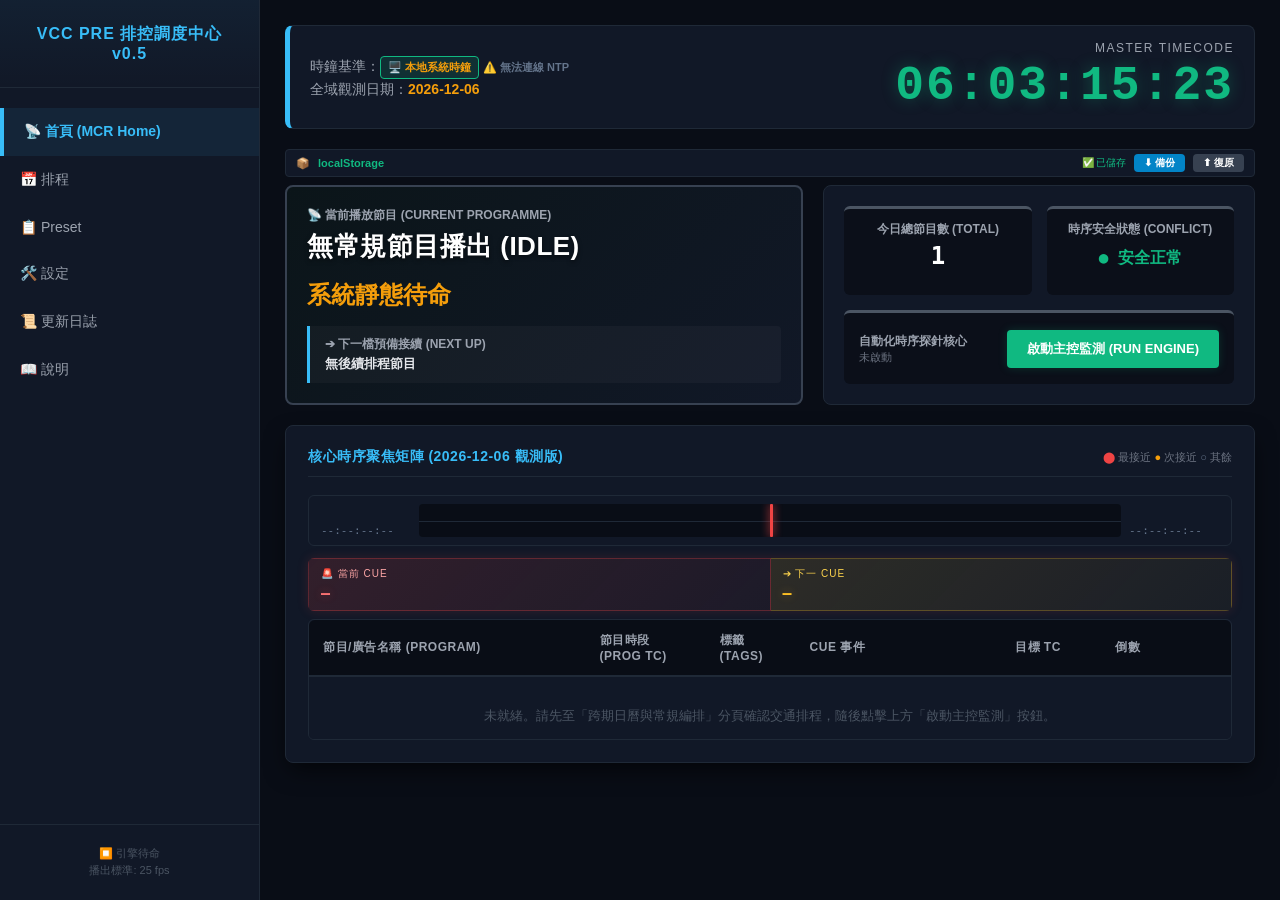
==== VPre_CountdownCtrl_PROD_v0.5.html @ c7a94a80 "Add files via upload" ====
<!DOCTYPE html>
<html lang="zh-Hant">
<head>
    <meta charset="UTF-8">
    <meta name="viewport" content="width=device-width, initial-scale=1.0">
    <title>VCC PRE 廣播主控室操作員矩陣首頁系統 v0.5</title>
    <style>
        body {
            margin: 0;
            padding: 0;
            background-color: #090d16;
            font-family: "Microsoft JhengHei", "微軟正黑體", Arial, sans-serif;
        }

        /* 獨立沙盒包裝層 */
        .vcc-pre-system-sandbox-wrapper {
            --sidebar-width: 260px;
            --primary-color: #38bdf8;
            --bg-dark: #090d16;
            --bg-panel: #111827;
            --success: #10b981;
            --warning: #f59e0b;
            --danger: #ef4444;
            --on-air: #22c55e;

            display: flex !important;
            width: 100% !important;
            height: 100vh !important;
            min-height: 780px;
            background-color: var(--bg-dark);
            color: #f1f5f9;
            box-sizing: border-box;
            overflow: hidden !important;
            position: relative;
        }

        .vcc-pre-system-sandbox-wrapper *,
        .vcc-pre-system-sandbox-wrapper *:before,
        .vcc-pre-system-sandbox-wrapper *:after {
            box-sizing: border-box;
        }

        /* 左側常駐工作列 */
        .sidebar {
            width: var(--sidebar-width);
            min-width: var(--sidebar-width);
            background-color: var(--bg-panel);
            border-right: 1px solid #1f2937;
            display: flex;
            flex-direction: column;
            justify-content: space-between;
            height: 100%;
            z-index: 10;
        }
        .sidebar-header {
            padding: 24px 20px;
            text-align: center;
            font-size: 16px;
            font-weight: bold;
            letter-spacing: 1px;
            color: var(--primary-color);
            border-bottom: 1px solid #1f2937;
            background: linear-gradient(180deg, rgba(56,189,248,0.05) 0%, rgba(0,0,0,0) 100%);
        }
        .sidebar-menu { flex: 1; padding: 20px 0; }
        .menu-item {
            padding: 15px 20px; color: #9ca3af; cursor: pointer; font-size: 14px; display: flex; align-items: center; gap: 12px; transition: all 0.2s;
        }
        .menu-item:hover { background-color: rgba(56, 189, 248, 0.04); color: #fff; }
        .menu-item.active {
            background-color: rgba(56, 189, 248, 0.08); color: var(--primary-color); border-left: 4px solid var(--primary-color); font-weight: bold;
        }
        .sidebar-footer { padding: 20px; font-size: 11px; color: #4b5563; text-align: center; border-top: 1px solid #1f2937; line-height: 1.6; }

        /* 右側核心工作區 */
        .main-content { flex: 1; padding: 25px; overflow-y: auto !important; height: 100%; background-color: var(--bg-dark); }
        .page { display: none; }
        .page.active { display: block; }

        /* 模組容器 */
        .panel-box {
            background-color: var(--bg-panel); padding: 22px; border-radius: 8px; box-shadow: 0 10px 25px -5px rgba(0, 0, 0, 0.7); margin-bottom: 20px; border: 1px solid #1f2937;
        }
        .panel-header-box {
            display: flex; justify-content: space-between; align-items: center; margin-bottom: 18px; border-bottom: 1px solid #1f2937; padding-bottom: 10px;
        }
        .panel-title { font-size: 14px; color: var(--primary-color); font-weight: bold; letter-spacing: 0.5px; text-transform: uppercase; }

        /* 廣播主控專用：頂部極致三欄網格佈局 (首頁專用) */
        .mcr-operator-grid {
            display: grid;
            grid-template-columns: 1.2fr 1fr;
            gap: 20px;
            margin-bottom: 20px;
        }
        @media(max-width: 1200px) { .mcr-operator-grid { grid-template-columns: 1fr; } }

        /* MCR On-Air 監測監視器樣式 */
        .mcr-monitor-card {
            background: linear-gradient(135deg, #0b1519 0%, #111827 100%);
            border: 2px solid #10b981;
            border-radius: 8px;
            padding: 20px;
            position: relative;
            box-shadow: 0 0 20px rgba(16, 185, 129, 0.1);
        }
        .mcr-monitor-card.no-active {
            border-color: #374151;
            box-shadow: none;
        }
        .mcr-tag-live {
            position: absolute; top: 15px; right: 20px; background-color: var(--on-air); color: #fff; padding: 3px 8px; font-size: 11px; font-weight: bold; border-radius: 4px; letter-spacing: 1px; animation: blinker 1.5s linear infinite;
        }
        @keyframes blinker { 50% { opacity: 0.3; } }

        .mcr-label-sub { font-size: 12px; color: #9ca3af; text-transform: uppercase; margin-bottom: 4px; font-weight: 600; }
        .mcr-prog-title { font-size: 26px; font-weight: 900; color: #ffffff; margin: 5px 0 15px 0; letter-spacing: 0.5px; text-shadow: 0 2px 4px rgba(0,0,0,0.5); }
        .mcr-prog-countdown { font-family: 'Courier New', Courier, monospace; font-size: 24px; color: var(--warning); font-weight: bold; }
        .mcr-next-bar { background-color: rgba(255,255,255,0.03); border-left: 3px solid var(--primary-color); padding: 10px 15px; margin-top: 15px; border-radius: 0 4px 4px 0; }

        /* Traffic 摘要狀態卡片 */
        .traffic-summary-card {
            background: #111827; border: 1px solid #1f2937; border-radius: 8px; padding: 20px; display: grid; grid-template-columns: 1fr 1fr; gap: 15px;
        }
        .traffic-stat-block {
            background: #0b0f19; padding: 12px; border-radius: 6px; border-top: 3px solid #4b5563; text-align: center;
        }
        .traffic-stat-block.alert-active { border-top-color: var(--danger); background: rgba(239, 68, 68, 0.03); }
        .traffic-stat-num { font-family: monospace; font-size: 24px; font-weight: bold; color: #fff; margin-top: 4px; }

        /* 雙欄排版（用於行事曆與表單對齊） */
        .grid-layout-2col { display: grid; grid-template-columns: 340px 1fr; gap: 20px; margin-bottom: 20px; }
        @media(max-width: 1024px) { .grid-layout-2col { grid-template-columns: 1fr; } }

        /* --- NATIVE GUI CALENDAR STYLE --- */
        .gui-calendar-card { background: #090d16; border: 1px solid #1f2937; border-radius: 6px; padding: 12px; }
        .calendar-nav-header { display: flex; justify-content: space-between; align-items: center; margin-bottom: 10px; }
        .calendar-nav-header span { font-size: 14px; font-weight: bold; color: #fff; }
        .calendar-nav-btn { background: #1f2937; color: #fff; padding: 4px 8px; font-size: 12px; border-radius: 4px; cursor: pointer; }
        .calendar-nav-btn:hover { background: var(--primary-color); color: #090d16; }
        .calendar-grid-head { display: grid; grid-template-columns: repeat(7, 1fr); text-align: center; font-size: 11px; color: #4b5563; margin-bottom: 6px; font-weight: bold; }
        .calendar-grid-body { display: grid; grid-template-columns: repeat(7, 1fr); gap: 4px; text-align: center; }
        .calendar-day-cell {
            aspect-ratio: 1; background: #111827; border-radius: 6px; display: flex; flex-direction: column; justify-content: center; align-items: center; font-size: 13px; font-family: monospace; cursor: pointer; position: relative; transition: all 0.15s; border: 1px solid transparent; color: #cbd5e1; gap:1px;
        }
        .calendar-day-cell:hover { border-color: var(--primary-color); background: rgba(56, 189, 248, 0.06); }
        .calendar-day-cell.empty { background: transparent; cursor: default; border: none; }
        .calendar-day-cell.selected { background: var(--primary-color) !important; color: #090d16 !important; font-weight: bold; border-color: var(--primary-color) !important; }
        .calendar-day-cell.today { border: 1px solid var(--success); }
        .calendar-day-cell.selected.today { border-color: var(--primary-color) !important; }
        .calendar-prog-count { font-size:9px; color:#64748b; font-weight:normal; font-family:sans-serif; }
        .calendar-day-cell.selected .calendar-prog-count { color:#090d16; opacity:0.7; }
        .calendar-day-cell.has-progs { border-bottom:2px solid #a855f7; }

        /* 表單與控制元件 */
        .input-form { display: grid; grid-template-columns: 1fr 1fr; gap: 12px; }
        .input-group { display: flex; flex-direction: column; }
        .input-group.full-width { grid-column: span 2; }
        .input-group label { font-size: 12px; color: #9ca3af; margin-bottom: 4px; }
        .input-group input, .input-group select, .input-group textarea {
            background-color: #090d16; border: 1px solid #374151; color: #fff; padding: 8px 10px; border-radius: 4px; font-size: 13px; outline: none;
        }
        .input-group input:focus, .input-group select:focus, .input-group textarea:focus { border-color: var(--primary-color); }

        /* 頂部全局控制列 */
        .global-filter-bar {
            background: #111827; padding: 12px 20px; border-radius: 6px; margin-bottom: 20px; display: flex; align-items: center; gap: 15px; border: 1px solid #1f2937;
        }
        .global-filter-bar input[type="date"] { background: #090d16; border: 1px solid #374151; color: #fff; padding: 6px 10px; border-radius: 4px; }

        /* 按鈕樣式 */
        .btn-zone { display: flex; gap: 10px; margin-top: 10px; }
        button { padding: 9px 14px; font-size: 12px; font-weight: bold; border-radius: 4px; cursor: pointer; border: none; transition: all 0.2s; }
        .btn-add { background-color: #0284c7; color: white; }
        .btn-update { background-color: var(--warning); color: #090d16; }
        .btn-start { background-color: var(--success); color: white; font-size: 13px; padding: 10px 20px; box-shadow: 0 0 10px rgba(16,185,129,0.2); }
        .btn-sync { background-color: #374151; color: white; }
        .btn-cancel { background-color: #4b5563; color: white; }
        .btn-danger-action { background-color: rgba(239, 68, 68, 0.15); color: #f87171; border: 1px solid var(--danger); }

        .btn-ctrl-group { display: flex; gap: 6px; }
        .btn-ctrl { padding: 6px 12px; font-size: 11px; font-weight: bold; border-radius: 4px; color: white; }
        .btn-import-ui { background-color: #374151; }
        .btn-export-ui { background-color: #0284c7; }
        .btn-clear-ui { background-color: rgba(239, 68, 68, 0.15); color: #f87171; border: 1px solid #dc2626; }

        /* HUD 全域看板 */
        .status-panel {
            background-color: var(--bg-panel); padding: 15px 20px; border-radius: 8px; margin-bottom: 20px; display: flex; justify-content: space-between; align-items: center; flex-wrap: wrap; border-left: 5px solid var(--primary-color); border-top: 1px solid #1f2937; border-right: 1px solid #1f2937; border-bottom: 1px solid #1f2937;
        }
        .status-item { font-size: 14px; margin: 2px 0; color: #9ca3af; }
        .status-item span { font-weight: bold; color: var(--warning); }
        .sync-badge { padding: 3px 7px; border-radius: 4px; font-size: 11px; font-weight: bold; display: inline-block; }
        .sync-success { background-color: rgba(16, 185, 129, 0.15); color: #34d399; border: 1px solid var(--success); }
        .sync-loading { background-color: rgba(59, 130, 246, 0.15); color: #60a5fa; border: 1px solid #3b82f6; }
        #clock { font-family: 'Courier New', Courier, monospace; font-size: 48px; color: var(--success); font-weight: bold; text-shadow: 0 0 16px rgba(16, 185, 129, 0.35); letter-spacing: 2px; }

        /* 系統表格 */
        .vcc-pre-table { width: 100%; border-collapse: collapse; font-size: 13px; background-color: var(--bg-panel); border-radius: 6px; overflow: hidden; }
        .vcc-pre-table th { background-color: #090d16; color: #9ca3af; text-align: left; padding: 12px 14px; border-bottom: 2px solid #1f2937; text-transform: uppercase; font-size: 12px; letter-spacing: 0.5px; }
        .vcc-pre-table td { padding: 12px 14px; border-bottom: 1px solid #1f2937; color: #e5e7eb; }
        .status-badge { padding: 2px 6px; border-radius: 4px; font-size: 11px; font-weight: bold; }
        .badge-sched { background-color: #1f2937; color: #cbd5e1; }
        .badge-periodic { background-color: rgba(168, 85, 247, 0.15); color: #c084fc; border: 1px solid #a855f7; }

        .btn-action { padding: 4px 8px; font-size: 11px; margin-right: 4px; border-radius: 4px; cursor: pointer; color: white; border: none;}
        .btn-action-edit { background-color: #d97706; }
        .btn-action-copy { background-color: #0891b2; }
        .btn-action-del { background-color: #dc2626; }

        /* 動態聚焦行 */
        .row-imminent { color: var(--danger) !important; background-color: rgba(239, 68, 68, 0.1) !important; font-weight: bold; border-left: 5px solid var(--danger) !important; }
        .row-imminent td { color: var(--danger) !important; }
        .row-future { color: var(--warning) !important; }
        .row-future td { color: var(--warning) !important; }
        .row-dimmed { color: #64748b !important; }
        .row-dimmed td { color: #64748b !important; }
        .row-trigger-active { background-color: var(--danger) !important; color: #ffffff !important; font-weight: bold; animation: pulse 0.4s infinite alternate; }
        .row-trigger-active td { color: #ffffff !important; }
        @keyframes pulse { 0% { background-color: var(--danger); } 100% { background-color: #b91c1c; } }
        /* 矩陣捲動容器 */
        .matrix-scroll-wrap { overflow-y: auto; border: 1px solid #1f2937; border-radius: 6px; }
        .matrix-scroll-wrap::-webkit-scrollbar { width: 6px; }
        .matrix-scroll-wrap::-webkit-scrollbar-track { background: #090d16; }
        .matrix-scroll-wrap::-webkit-scrollbar-thumb { background: #374151; border-radius: 3px; }

        /* 除錯終端 */
        .console-terminal {
            background-color: #030712; border: 1px solid #1f2937; font-family: 'Courier New', Courier, monospace; font-size: 12px; color: #34d399; padding: 12px; border-radius: 6px; height: 130px; overflow-y: auto; line-height: 1.4; margin-top: 5px;
        }
        .console-line { margin-bottom: 4px; }
        .console-time { color: #4b5563; margin-right: 8px; }

        /* Timeline GUI 時間軸 */
        .timeline-panel { display:flex; gap:8px; padding:8px 12px; background:#111827; border:1px solid #1f2937; border-radius:6px; margin-bottom:12px; align-items:stretch; }
        .timeline-label { font-size:11px; color:#64748b; white-space:nowrap; font-family:monospace; min-width:90px; padding-top:20px; }
        .timeline-tracks-wrap { flex:1; position:relative; overflow-x:hidden; background:#090d16; border-radius:4px; min-height:0; }
        .timeline-track { display:flex; align-items:center; height:28px; border-bottom:1px solid rgba(31,41,55,0.4); position:relative; }
        .timeline-track:last-child { border-bottom:none; }
        .timeline-track-label { width:100px; min-width:100px; font-size:10px; color:#9ca3af; padding:0 6px; overflow:hidden; text-overflow:ellipsis; white-space:nowrap; position:relative; z-index:2; }
        .timeline-track-bar { flex:1; position:relative; height:100%; }
        .timeline-prog-block { position:absolute; top:3px; height:20px; border-radius:3px; opacity:0.55; cursor:pointer; z-index:3; border:1px solid rgba(255,255,255,0.08); transition:opacity 0.15s; }
        .timeline-prog-block:hover { opacity:0.85; }
        .timeline-cue-tick { position:absolute; top:3px; width:2px; height:20px; border-radius:1px; opacity:0.6; cursor:pointer; z-index:4; }
        .timeline-cue-tick:hover { opacity:1; transform:scaleX(2); z-index:5; }
        .timeline-now-marker { position:absolute; top:0; width:3px; height:100%; background:var(--danger); z-index:10; border-radius:1px; box-shadow:0 0 8px var(--danger); transition:left 0.4s linear; pointer-events:none; }
        .timeline-now-label { position:absolute; top:-18px; font-size:10px; font-weight:bold; color:var(--danger); transform:translateX(-50%); white-space:nowrap; z-index:11; pointer-events:none; }
        .timeline-ruler { display:flex; height:18px; border-bottom:1px solid #1f2937; position:relative; }
        .timeline-ruler-label { position:absolute; font-size:9px; color:#4b5563; transform:translateX(-50%); top:2px; }

        /* Week at a Glance */
        .week-grid { display:grid; grid-template-columns:repeat(7,1fr); gap:1px; background:#1f2937; border-radius:6px; overflow:hidden; }
        .week-day-header { background:#111827; padding:8px 4px; text-align:center; font-size:11px; color:#9ca3af; font-weight:bold; border-bottom:2px solid #1f2937; }
        .week-day-header span { display:block; font-size:18px; color:#fff; font-weight:bold; margin-top:2px; }
        .week-day-header.today { color:#10b981; } .week-day-header.today span { color:#10b981; }
        .week-day-cell { background:#090d16; padding:4px; min-height:60px; font-size:10px; vertical-align:top; }
        .week-prog-block { padding:3px 4px; margin-bottom:2px; border-radius:3px; border-left:3px solid; cursor:pointer; line-height:1.3; }
        .week-prog-block:hover { filter:brightness(1.3); }
        #rundownTableBody tr { cursor:pointer; }
        #rundownTableBody tr:hover { background:rgba(56,189,248,0.03); }
        .week-prog-block .wp-time { color:#94a3b8; font-family:monospace; font-size:9px; }
        .week-prog-block .wp-name { color:#e2e8f0; font-weight:bold; font-size:10px; overflow:hidden; text-overflow:ellipsis; white-space:nowrap; }
        .week-prog-block .wp-tags { display:flex; gap:2px; flex-wrap:wrap; margin-top:1px; }

        /* Tag & Color Label */
        .tag-badge { display:inline-block; padding:1px 5px; border-radius:3px; font-size:9px; font-weight:bold; margin:1px 2px 1px 0; }

        .clr-picker { display:flex; gap:4px; flex-wrap:wrap; margin-top:4px; }
        .clr-opt { width:24px; height:24px; border-radius:50%; cursor:pointer; border:2px solid transparent; transition:all 0.15s; }
        .clr-opt:hover { transform:scale(1.2); }
        .clr-opt.active { border-color:#fff !important; box-shadow:0 0 6px rgba(255,255,255,0.4); }
        .tag-input-area { display:flex; gap:4px; flex-wrap:wrap; align-items:center; }
        .tag-input-area input { flex:1; background:#090d16; border:1px solid #374151; color:#fff; padding:5px 8px; border-radius:4px; font-size:12px; outline:none; }
        .tag-input-area input:focus { border-color:#38bdf8; }
        .tag-list { display:flex; gap:3px; flex-wrap:wrap; margin-top:4px; }

        /* 節目 Color Code */
        .prog-color-0 { --prog-color: #ef4444; } .prog-color-1 { --prog-color: #f59e0b; }
        .prog-color-2 { --prog-color: #10b981; } .prog-color-3 { --prog-color: #3b82f6; }
        .prog-color-4 { --prog-color: #8b5cf6; } .prog-color-5 { --prog-color: #ec4899; }
        .prog-color-6 { --prog-color: #06b6d4; } .prog-color-7 { --prog-color: #f97316; }
        .prog-color-dot { display:inline-block; width:10px; height:10px; border-radius:50%; margin-right:6px; vertical-align:middle; }
        .row-onair { background-color: rgba(239,68,68,0.12) !important; border-left:4px solid var(--danger) !important; animation: pulseOnAir 0.6s infinite alternate; }
        .row-nextup { background-color: rgba(245,158,11,0.08) !important; border-left:4px solid #f59e0b !important; }
        @keyframes pulseOnAir { 0% { background-color: rgba(239,68,68,0.08); } 100% { background-color: rgba(239,68,68,0.18); } }
        .matrix-row { border-left: 3px solid var(--prog-color, #374151); } /* 放在高亮 class 之後，不蓋過 .row-imminent/.row-trigger-active 的 border-left */

        /* Preset 節點表格樣式 */
        #presetNodesTable { width:100%; border-collapse:collapse; margin-bottom:8px; }
        #presetNodesTable th { color:#9ca3af; font-size:12px; padding:6px 4px; border-bottom:1px solid #374151; font-weight:600; text-align:left; }
        #presetNodesTable td { padding:3px 4px; border-bottom:1px solid #1f2937; }
        #presetNodesTable select,
        #presetNodesTable input {
            background-color: #090d16; border: 1px solid #374151; color: #fff;
            padding: 5px 6px; border-radius: 3px; font-size: 12px; outline: none; width:100%;
        }
        #presetNodesTable select:focus,
        #presetNodesTable input:focus { border-color: #38bdf8; }
        #presetNodesTable .btnNodePreview {
            padding:2px 6px; font-size:11px; cursor:pointer; display:inline-block;
            background:transparent; border:1px solid #374151; border-radius:3px; color:#fff;
        }
        #presetNodesTable .btnNodePreview:hover { border-color:#38bdf8; }
        #presetNodesTable .btnNodeRemove {
            padding:2px 6px; font-size:11px; cursor:pointer; display:inline-block;
            background:transparent; border:1px solid #dc2626; border-radius:3px; color:#f87171; margin-left:4px;
        }
        #presetNodesTable .btnNodeRemove:hover { background:rgba(220,38,38,0.15); }

        /* 可排序表頭 */
        .sortable-th:hover { color:#38bdf8 !important; }
        .sort-icon { font-size:10px; margin-left:3px; color:#64748b; }
        .sort-icon.active { color:#38bdf8; }

        /* 拖動排序 */
        .drag-handle { cursor:grab; color:#4b5563; font-size:14px; user-select:none; text-align:center; padding:2px 0; }
        .drag-handle:active { cursor:grabbing; }
        .preset-node-row.dragging { opacity:0.4; }
        .preset-node-row.drag-over { border-top:2px solid #38bdf8; }

        /* CUE Popup 動畫 */
        @keyframes cuePopIn { 0% { opacity:0; transform:translateX(-50%) translateY(-20px) scale(0.9); } 100% { opacity:1; transform:translateX(-50%) translateY(0) scale(1); } }

        /* 操作說明頁面 */
        .help-section { background:#111827; border:1px solid #1f2937; border-radius:8px; padding:18px 22px; margin-bottom:16px; }
        .help-section h2 { color:#38bdf8; font-size:16px; margin:0 0 12px 0; letter-spacing:0.5px; }
        .help-section h3 { color:#f1f5f9; font-size:14px; margin:16px 0 8px 0; }
        .help-section p, .help-section li { color:#cbd5e1; font-size:13px; line-height:1.7; margin:4px 0; }
        .help-section ul { padding-left:20px; margin:6px 0; }
        .help-section code { background:#030712; color:#34d399; padding:2px 6px; border-radius:3px; font-size:12px; font-family:monospace; }
        .help-section .tip { background:rgba(56,189,248,0.08); border-left:3px solid #38bdf8; padding:8px 12px; border-radius:0 4px 4px 0; margin:10px 0; color:#94a3b8; font-size:12px; }

        .help-section kbd { background:#1f2937; color:#e2e8f0; padding:1px 5px; border-radius:3px; font-size:11px; border:1px solid #374151; }
        .help-grid { display:grid; grid-template-columns:1fr 1fr; gap:12px; }
        @media(max-width:900px) { .help-grid { grid-template-columns:1fr; } }
        .help-card { background:#090d16; border:1px solid #1f2937; border-radius:6px; padding:12px; }
        .help-card h4 { color:#f59e0b; margin:0 0 6px 0; font-size:13px; }
    </style>
</head>
<body>

    <div class="vcc-pre-system-sandbox-wrapper">

        <div class="sidebar">
            <div>
                <div class="sidebar-header">VCC PRE 排控調度中心 v0.5</div>
                <div class="sidebar-menu">
                    <div class="menu-item active" id="menu-live" onclick="switchPage('live')">📡 首頁 (MCR Home)</div>
                    <div class="menu-item" id="menu-rundown" onclick="switchPage('rundown')">📅 排程</div>
                    <div class="menu-item" id="menu-preset" onclick="switchPage('preset')">📋 Preset</div>
                    <div class="menu-item" id="menu-settings" onclick="switchPage('settings')">🛠️ 設定</div>
                    <div class="menu-item" id="menu-changelog" onclick="switchPage('changelog')">📜 更新日誌</div>
                    <div class="menu-item" id="menu-help" onclick="switchPage('help')">📖 說明</div>
                </div>
            </div>
            <div class="sidebar-footer">
                <span id="sidebarEngineStatus">⏹️ 引擎待命</span><br>
                播出標準: <span id="sidebarFpsLabel">PAL 25 fps</span>
            </div>
        </div>

        <div class="main-content">

            <div class="status-panel">
                <div>
                    <div class="status-item">時鐘基準：<span id="syncBadge" class="sync-badge sync-loading">🖥️ 本地系統時鐘</span> <span id="ntpStatus" style="font-size:11px; color:#64748b;"></span></div>
                    <div class="status-item">全域觀測日期：<span id="lblGlobalDateDisplay">--</span></div>
                </div>
                <div style="text-align: right;">
                    <div style="font-size: 12px; color: #9ca3af; margin-bottom: 4px; text-transform: uppercase; letter-spacing: 1.5px;">Master Timecode</div>
                    <div id="clock" style="text-align:center;">00:00:00:00</div>
                </div>
            </div>

            <div style="display:flex; align-items:center; gap:8px; margin-bottom:8px; padding:4px 10px; background:#111827; border:1px solid #1f2937; border-radius:4px; font-size:11px;">
                <span style="color:#64748b;">📦</span>
                <span id="fileStatus" style="color:#10b981; font-weight:bold;">localStorage</span>
                <span style="flex:1;"></span>
                <span id="dataDirtyIndicator" style="color:#10b981; font-size:10px;">✅ 自動</span>
                <button class="btn-ctrl btn-export-ui" onclick="saveDataToFile()" style="padding:2px 10px; font-size:10px;">⬇ 備份</button>
                <button class="btn-ctrl btn-import-ui" onclick="loadDataFromFile()" style="padding:2px 10px; font-size:10px;">⬆ 復原</button>
                <input type="file" id="dataFileInput" accept=".json" style="display:none;" onchange="handleFileOpen(this)">
            </div>

            <div class="global-filter-bar" style="display: none;">
                <input type="date" id="globalTargetDate" onchange="onGlobalDateChange()">
            </div>

            <div id="page-live" class="page active">

                <div class="mcr-operator-grid">

                    <div class="mcr-monitor-card no-active" id="mcrOnAirCard">
                        <div class="mcr-tag-live" id="mcrLiveTag" style="display: none;">ON AIR</div>
                        <div class="mcr-label-sub">📡 當前播放節目 (Current Programme)</div>
                        <div class="mcr-prog-title" id="mcrOnAirTitle">無常規節目播出 (IDLE)</div>
                        <div class="mcr-prog-countdown" id="mcrOnAirCountdown">系統靜態待命</div>

                        <div class="mcr-next-bar">
                            <div class="mcr-label-sub" style="margin-bottom: 2px;">➔ 下一檔預備接續 (Next Up)</div>
                            <div style="font-size: 13px; font-weight: bold; color: #e5e7eb;" id="mcrNextTitle">無後續排程節目</div>
                        </div>
                    </div>

                    <div class="traffic-summary-card">
                        <div class="traffic-stat-block">
                            <div class="mcr-label-sub">今日總節目數 (Total)</div>
                            <div class="traffic-stat-num" id="homeTotalCount">0</div>
                        </div>
                        <div class="traffic-stat-block" id="homeConflictBlock">
                            <div class="mcr-label-sub">時序安全狀態 (Conflict)</div>
                            <div class="traffic-stat-num" id="homeConflictStatus" style="font-size: 16px; color: #10b981; padding-top: 6px;">● 安全正常</div>
                        </div>
                        <div class="traffic-stat-block" style="grid-column: span 2; display: flex; justify-content: space-between; align-items: center; padding: 10px 15px; text-align: left;">
                            <div>
                                <div class="mcr-label-sub" style="margin-bottom: 0;">自動化時序探針核心</div>
                                <div style="font-size: 11px; color: #6b7280;" id="homeEngineStatus">未啟動</div>
                            </div>
                            <button class="btn-start" id="btnMainTrack" onclick="initGlobalTracking()">啟動主控監測 (RUN ENGINE)</button>
                        </div>
                    </div>

                </div>

                <div class="panel-box">
                    <div class="panel-header-box">
                        <div class="panel-title" id="matrixTitle">時序矩陣 (Timeline)</div>
                        <div style="font-size: 11px; color: #6b7280;"><span style="color:#ef4444;">⬤</span> 最接近 <span style="color:#f59e0b;">●</span> 次接近 <span style="color:#64748b;">○</span> 其餘</div>
                    </div>

                    <!-- Timeline GUI 時間軸（按節目分層） -->
                    <div class="timeline-panel">
                        <div class="timeline-label" id="timelineRangeStart">--:--:--:--</div>
                        <div class="timeline-tracks-wrap" id="timelineTracksWrap">
                            <div class="timeline-ruler" id="timelineRuler"><!-- JS 填入刻度標籤 --></div>
                            <div id="timelineTrackContainer"><!-- JS 填入各節目軌道 --></div>
                            <div class="timeline-now-marker" id="timelineNowMarker" style="left:50%;"></div>
                            <div class="timeline-now-label" id="timelineNowLabel" style="left:50%;">NOW</div>
                        </div>
                        <div class="timeline-label" id="timelineRangeEnd">--:--:--:--</div>
                    </div>

                    <!-- 當前 & 下一個 Cue Point 即時看板 -->
                    <div style="display:flex; gap:0; margin:8px 0; padding:0; border-radius:6px; overflow:hidden; font-size:13px; box-shadow:0 0 12px rgba(239,68,68,0.15);">
                        <div style="flex:1; background:linear-gradient(135deg, rgba(239,68,68,0.15) 0%, rgba(239,68,68,0.05) 100%); border:1px solid rgba(239,68,68,0.3); padding:8px 12px;">
                            <div style="color:#fca5a5; font-size:10px; text-transform:uppercase; letter-spacing:1px; margin-bottom:3px;">🚨 當前 Cue</div>
                            <div id="currentCueDisplay" style="color:#f87171; font-size:15px; font-weight:bold; font-family:monospace; text-shadow:0 0 8px rgba(239,68,68,0.4);">—</div>
                        </div>
                        <div style="flex:1; background:linear-gradient(135deg, rgba(251,191,36,0.12) 0%, rgba(251,191,36,0.04) 100%); border:1px solid rgba(251,191,36,0.25); padding:8px 12px; border-left:none;">
                            <div style="color:#fcd34d; font-size:10px; text-transform:uppercase; letter-spacing:1px; margin-bottom:3px;">➔ 下一 Cue</div>
                            <div id="nextCueDisplay" style="color:#fbbf24; font-size:15px; font-weight:bold; font-family:monospace; text-shadow:0 0 8px rgba(251,191,36,0.4);">—</div>
                        </div>
                    </div>

                    <div class="matrix-scroll-wrap" id="matrixScrollWrap">
                        <table class="vcc-pre-table" style="margin-bottom:0;">
                            <thead>
                                <tr>
                                    <th style="width:30%;">節目/廣告名稱 (Program)</th>
                                    <th style="width:120px;">節目時段 (Prog TC)</th>
                                    <th style="width:90px;">標籤 (Tags)</th>
                                    <th>Cue 事件</th>
                                    <th style="width:100px;">目標 TC</th>
                                    <th style="width:130px;">倒數</th>
                                </tr>
                            </thead>
                            <tbody id="matrixTableBody">
                                <tr><td colspan="6" style="text-align: center; color: #4b5563; padding: 30px 0;">未就緒。請先至「跨期日曆與常規編排」分頁確認交通排程，隨後點擊上方「啟動主控監測」按鈕。</td></tr>
                            </tbody>
                        </table>
                    </div>
                </div>
            </div>

            <div id="page-rundown" class="page">
                <div class="grid-layout-2col">
                    <div class="panel-box" style="margin-bottom: 0;">
                        <div class="panel-header-box"><div class="panel-title">行事曆 (Calendar)</div></div>
                        <div class="gui-calendar-card">
                            <div class="calendar-nav-header">
                                <div class="calendar-nav-btn" onclick="moveCalendarMonth(-1)">◀</div>
                                <span id="calendarMonthLabel">2026 年 06 月</span>
                                <div class="calendar-nav-btn" onclick="moveCalendarMonth(1)">▶</div>
                            </div>
                            <div class="calendar-grid-head">
                                <div>日</div><div>一</div><div>二</div><div>三</div><div>四</div><div>五</div><div>六</div>
                            </div>
                            <div class="calendar-grid-body" id="calendarGridBody"></div>
                        </div>
                        <p style="font-size:11px; color:#4b5563; margin-top:10px; line-height:1.5;">💡 點擊切換日期 · <span style="color:#a855f7;font-weight:bold;">●</span> 有排程</p>
                    </div>

                    <div class="panel-box" style="margin-bottom: 0;">
                        <div class="panel-header-box"><div class="panel-title" id="formPanelTitle">新增節目</div></div>
                        <div class="input-form">
                            <div class="input-group">
                                <label>節目名稱</label>
                                <input type="text" id="progName" value="新增節目">
                            </div>
                            <div class="input-group">
                                <label>播放日期</label>
                                <input type="date" id="progDate">
                            </div>
                            <div class="input-group">
                                <label>開播時碼 (TC)</label>
                                <div style="display:flex; gap:6px;">
                                    <input type="text" id="startTimeStr" placeholder="18:30:00:00" style="flex:1;">
                                    <button class="btn-sync" onclick="setStartTimeOneMinLater()" style="padding:4px 8px; font-size:11px; white-space:nowrap;">⏱ 一分鐘後</button>
                                </div>
                            </div>
                            <div class="input-group">
                                <label>長度</label>
                                <input type="text" id="durationStr" placeholder="00:30:00:00" value="00:30:00:00">
                            </div>
                            <div class="input-group">
                                <label>週期</label>
                                <select id="periodicType" onchange="onPeriodicTypeChange()">
                                    <option value="none">✨ 單次</option>
                                    <option value="daily">🔄 每日</option>
                                    <option value="weekdays">📅 工作日</option>
                                    <option value="weekly">📆 每週</option>
                                    <option value="custom">🗓️ 自訂星期</option>
                                </select>
                            </div>
                            <div class="input-group" id="periodicEndGroup" style="display:none;">
                                <label>終止日期</label>
                                <input type="date" id="periodicEndDate">
                            </div>
                            <div class="input-group" id="periodicDayGroup" style="display:none;">
                                <label>選擇星期</label>
                                <div style="display:flex; gap:4px; flex-wrap:wrap;">
                                    <label style="cursor:pointer;display:flex;align-items:center;gap:3px;background:#1f2937;padding:4px 8px;border-radius:4px;font-size:12px;"><input type="checkbox" class="day-cb" value="0" style="width:14px;height:14px;"> 日</label>
                                    <label style="cursor:pointer;display:flex;align-items:center;gap:3px;background:#1f2937;padding:4px 8px;border-radius:4px;font-size:12px;"><input type="checkbox" class="day-cb" value="1" style="width:14px;height:14px;"> 一</label>
                                    <label style="cursor:pointer;display:flex;align-items:center;gap:3px;background:#1f2937;padding:4px 8px;border-radius:4px;font-size:12px;"><input type="checkbox" class="day-cb" value="2" style="width:14px;height:14px;"> 二</label>
                                    <label style="cursor:pointer;display:flex;align-items:center;gap:3px;background:#1f2937;padding:4px 8px;border-radius:4px;font-size:12px;"><input type="checkbox" class="day-cb" value="3" style="width:14px;height:14px;"> 三</label>
                                    <label style="cursor:pointer;display:flex;align-items:center;gap:3px;background:#1f2937;padding:4px 8px;border-radius:4px;font-size:12px;"><input type="checkbox" class="day-cb" value="4" style="width:14px;height:14px;"> 四</label>
                                    <label style="cursor:pointer;display:flex;align-items:center;gap:3px;background:#1f2937;padding:4px 8px;border-radius:4px;font-size:12px;"><input type="checkbox" class="day-cb" value="5" style="width:14px;height:14px;"> 五</label>
                                    <label style="cursor:pointer;display:flex;align-items:center;gap:3px;background:#1f2937;padding:4px 8px;border-radius:4px;font-size:12px;"><input type="checkbox" class="day-cb" value="6" style="width:14px;height:14px;"> 六</label>
                                </div>
                            </div>
                            <div class="input-group" id="overrideSingleGroup" style="display:none;">
                                <label style="display:flex; align-items:center; gap:8px; cursor:pointer;">
                                    <input type="checkbox" id="chkOverrideSingle" style="width:16px;height:16px;">
                                    <span>🔀 只改此筆</span>
                                </label>
                                <div style="font-size:11px; color:#64748b; margin-top:2px;">不影響週期設定，僅新增單次版本</div>
                            </div>
                            <div class="input-group full-width">
                                <label>Cue Preset</label>
                                <select id="progPreset"></select>
                            </div>
                            <div class="input-group full-width">
                                <label>🏷️ 標籤</label>
                                <div class="tag-input-area">
                                    <input type="text" id="progTagInput" placeholder="輸入標籤後按 Enter 或點新增">
                                    <button class="btn-sync" onclick="addProgramTag()" style="padding:4px 8px; font-size:11px;">＋ 新增</button>
                                </div>
                                <div class="tag-list" id="progTagList"></div>
                            </div>
                            <div class="input-group full-width">
                                <label>🎨 顏色標籤</label>
                                <div class="clr-picker" id="progColorPicker"></div>
                                <input type="hidden" id="progColorLabel" value="">
                            </div>
                        </div>
                        <div class="btn-zone">
                            <button class="btn-add" id="btnSubmitForm" onclick="submitProgramForm()">儲存至編排庫 (Save Entry)</button>
                            <button class="btn-cancel" id="btnCancelEdit" onclick="exitEditMode()" style="display:none;">取消修改</button>
                        </div>
                    </div>
                </div>

                <div class="panel-box" style="margin-top: 20px;">
                    <div class="panel-header-box">
                        <div class="panel-title">📆 本週縱覽</div>
                        <div style="font-size:11px; color:#6b7280;" id="weekGlanceLabel">選擇一週</div>
                    </div>
                    <div id="weekGlanceContainer" class="week-grid">
                        <!-- JS 渲染 -->
                    </div>
                </div>

                <div class="panel-box" style="overflow-y: auto; max-height: 350px; margin-top: 20px;">
                    <div class="panel-header-box">
                        <div class="panel-title" id="rundownListTitle">節目表 (Rundown)</div>
                        <div class="btn-ctrl-group">
                            <input type="file" id="importFile" accept=".json" style="display:none;" onchange="importRundown(this)">
                            <button class="btn-ctrl btn-import-ui" onclick="document.getElementById('importFile').click()">匯入</button>
                            <button class="btn-ctrl btn-export-ui" onclick="exportRundown()">匯出</button>
                            <button class="btn-ctrl btn-clear-ui" onclick="clearAllPrograms()">全清</button>
                        </div>
                    </div>
                    <table class="vcc-pre-table" id="rundownTable">
                        <thead>
                            <tr>
                                <th style="cursor:pointer;" onclick="sortRundownTable('name')" class="sortable-th">名稱 <span class="sort-icon" id="sortRundown-name"></span></th>
                                <th style="cursor:pointer;" onclick="sortRundownTable('broadcastDate')" class="sortable-th">日期 <span class="sort-icon" id="sortRundown-broadcastDate"></span></th>
                                <th style="cursor:pointer;" onclick="sortRundownTable('startTime')" class="sortable-th">開播 <span class="sort-icon" id="sortRundown-startTime"></span></th>
                                <th style="cursor:pointer;" onclick="sortRundownTable('endTime')" class="sortable-th">結束 <span class="sort-icon" id="sortRundown-endTime"></span></th>
                                <th style="cursor:pointer;" onclick="sortRundownTable('duration')" class="sortable-th">長度 <span class="sort-icon" id="sortRundown-duration"></span></th>
                                <th style="cursor:pointer;" onclick="sortRundownTable('periodicType')" class="sortable-th">週期 <span class="sort-icon" id="sortRundown-periodicType"></span></th>
                                <th style="cursor:pointer;" onclick="sortRundownTable('presetId')" class="sortable-th">Preset <span class="sort-icon" id="sortRundown-presetId"></span></th>
                                <th style="width: 90px; text-align: center;">操作</th>
                            </tr>
                        </thead>
                        <tbody id="rundownTableBody"></tbody>
                    </table>
                </div>
            </div>

            <div id="page-preset" class="page">
                <div class="panel-box">
                    <div class="panel-header-box"><div class="panel-title">Preset 管理器</div></div>
                    <div class="input-form" style="grid-template-columns: 1fr;">
                        <div class="input-group">
                            <label>選擇 Preset</label>
                            <select id="presetSelector" onchange="onPresetSelectionChange()"></select>
                        </div>
                        <div class="input-group">
                            <label>名稱</label>
                            <input text="text" id="presetNameField">
                        </div>
                        <div class="input-group">
                            <label>節點設定 (每行一個提示點)</label>
                            <table id="presetNodesTable">
                                <thead>
                                    <tr>
                                        <th style="width:28px;cursor:default;text-align:center;" title="拖動以排序">☰</th>
                                        <th style="width:90px;cursor:pointer;" onclick="sortPresetNodes('offsetType')" class="sortable-th">偏移方式 <span class="sort-icon" id="sortIcon-offsetType"></span></th>
                                        <th style="width:80px;cursor:pointer;" onclick="sortPresetNodes('offsetSec')" class="sortable-th">偏移 (MM:SS) <span class="sort-icon" id="sortIcon-offsetSec"></span></th>
                                        <th style="cursor:pointer;" onclick="sortPresetNodes('nodeName')" class="sortable-th">節點名稱 <span class="sort-icon" id="sortIcon-nodeName"></span></th>
                                        <th style="width:130px;cursor:pointer;" onclick="sortPresetNodes('soundId')" class="sortable-th">提示音 <span class="sort-icon" id="sortIcon-soundId"></span></th>
                                        <th style="width:70px;text-align:center;">操作</th>
                                    </tr>
                                </thead>
                                <tbody id="presetNodesTbody">
                                    <!-- 由 JS 動態渲染 -->
                                </tbody>
                            </table>
                            <button class="btn-sync" onclick="addNodeRow()" style="font-size:12px; padding:5px 10px;">＋ 新增</button>
                        </div>
                    </div>
                    <div class="btn-zone">
                        <button class="btn-sync" onclick="initNewPresetForm()">新建</button>
                        <button class="btn-add" style="background-color: #10b981;" onclick="savePresetAction()">儲存</button>
                        <button class="btn-cancel btn-danger-action" onclick="deletePresetAction()">刪除</button>
                    </div>
                    <div style="margin-top:10px; border-top:1px solid #1f2937; padding-top:8px;">
                        <div style="display:flex; align-items:center; gap:10px; margin-bottom:6px;">
                            <span style="font-size:12px; color:#64748b; cursor:pointer;" onclick="togglePresetJsonArea()" id="presetJsonToggle">▶ JSON</span>
                            <input type="file" id="presetImportFile" accept=".json" style="display:none;" onchange="importPresetFromFile(this)">
                            <button class="btn-ctrl btn-export-ui" style="font-size:11px; padding:3px 8px;" onclick="exportPresetAsJson()">匯出</button>
                            <button class="btn-ctrl btn-import-ui" style="font-size:11px; padding:3px 8px;" onclick="document.getElementById('presetImportFile').click()">匯入</button>
                            <button class="btn-add" style="font-size:11px; padding:3px 8px; background-color:#374151;" onclick="applyPresetJson()">套用</button>
                        </div>
                        <textarea id="presetJsonArea" style="display:none; width:100%; height:100px; background:#030712; border:1px solid #374151; color:#a7f3d0; padding:8px; font-family:monospace; font-size:11px; border-radius:4px; resize:vertical;" placeholder="在此貼上 JSON 或點擊「從檔案匯入」..."></textarea>
                    </div>
                </div>
            </div>

            <div id="page-settings" class="page">
                <div style="display: grid; grid-template-columns: 1fr 1fr; gap: 20px;">
                    <div>
                        <div class="panel-box">
                            <div class="panel-header-box"><div class="panel-title">🔊 音訊設定</div></div>
                            <div class="input-form" style="grid-template-columns: 1fr;">
                                <div class="input-group">
                                    <label>預設頻率 (Hz)</label>
                                    <input type="number" id="cfgBeepFreq" value="1500" min="400" max="4000" onchange="saveConfig()">
                                </div>
                                <div class="input-group">
                                    <label>持續時間 (秒)</label>
                                    <input type="number" id="cfgBeepDur" value="0.5" step="0.1" min="0.1" max="3" onchange="saveConfig()">
                                </div>
                            </div>
                            <button class="btn-sync" onclick="testOscillatorSound()">🔊 測試音</button>
                        </div>
                    </div>
                    <div class="panel-box" style="margin-top:15px;">
                        <div class="panel-header-box"><div class="panel-title">⏱ FPS 設定</div></div>
                        <div class="input-form" style="grid-template-columns: 1fr;">
                            <div class="input-group">
                                <label>FPS</label>
                                <div style="display:flex; align-items:center; gap:8px;">
                                    <input type="number" id="cfgFrameRate" value="25" min="1" max="60" style="width:80px;">
                                    <span style="font-size:11px; color:#64748b;">PAL: 25 / NTSC: 29.97 / 電影: 24</span>
                                    <button class="btn-sync" onclick="applyFrameRate()" style="padding:4px 10px; font-size:11px;">套用</button>
                                </div>
                                <div style="font-size:11px; color:#64748b; margin-top:4px;">⚠️ 需重啟 ENGINE</div>
                            </div>
                        </div>
                    </div>
                    <div class="panel-box" style="margin-top:15px;">
                        <div class="panel-header-box"><div class="panel-title">🌐 時區</div></div>
                        <div class="input-form" style="grid-template-columns: 1fr;">
                            <div class="input-group">
                                <label>時區</label>
                                <select id="cfgTimezone" onchange="saveConfig()" style="width:100%;"></select>
                                <div style="font-size:11px; color:#64748b; margin-top:4px;">影響換日與 Cue 觸發時間</div>
                            </div>
                        </div>
                    </div>
                    <div class="panel-box" style="margin-top:15px;">
                        <div class="panel-header-box"><div class="panel-title">🗑️ 保留原則</div></div>
                        <div class="input-form" style="grid-template-columns: 1fr;">
                            <div class="input-group">
                                <label>Cue 保留秒數</label>
                                <div style="display:flex; align-items:center; gap:8px;">
                                    <input type="number" id="cfgRetentionSec" value="5" min="0" max="60" style="width:80px;" onchange="saveConfig()">
                                    <span style="font-size:11px; color:#64748b;">秒</span>
                                </div>
                                <div style="font-size:11px; color:#64748b; margin-top:4px;">觸發後在矩陣中保留多久</div>
                            </div>
                        </div>
                    </div>
                    <div>
                        <div class="panel-box">
                            <div class="panel-header-box"><div class="panel-title">⚙️ Config 檔</div></div>
                            <div style="font-size:11px; color:#9ca3af; margin-bottom:6px;">所有設定 JSON</div>
                            <textarea id="configJsonArea" style="width:100%; height:90px; background:#030712; border:1px solid #374151; color:#a7f3d0; padding:6px; font-family:monospace; font-size:11px; border-radius:4px; resize:vertical; margin-bottom:6px;"></textarea>
                            <div class="btn-zone" style="gap:6px;">
                                <button class="btn-ctrl btn-export-ui" style="font-size:10px; padding:4px 8px;" onclick="refreshConfigJsonArea()">🔄 刷新</button>
                                <button class="btn-add" style="font-size:10px; padding:4px 8px; background-color:#10b981;" onclick="applyConfigJson()">套用</button>
                                <button class="btn-sync" style="font-size:10px; padding:4px 8px;" onclick="exportConfigAsJson()">下載</button>
                                <input type="file" id="configImportFile" accept=".json" style="display:none;" onchange="importConfigFromFile(this)">
                                <button class="btn-ctrl btn-import-ui" style="font-size:10px; padding:4px 8px;" onclick="document.getElementById('configImportFile').click()">匯入</button>
                                <button class="btn-cancel btn-danger-action" style="font-size:10px; padding:4px 8px;" onclick="factoryResetStorage()">🚨 重置</button>
                            </div>
                        </div>
                        <div class="panel-box" style="margin-top:15px;">
                            <div class="panel-header-box"><div class="panel-title">🚑 Crash Dump</div></div>
                            <div style="font-size:11px; color:#9ca3af; margin-bottom:6px;">系統狀態報告</div>
                            <textarea id="crashDumpArea" style="width:100%; height:100px; background:#030712; border:1px solid #374151; color:#a7f3d0; padding:6px; font-family:monospace; font-size:11px; border-radius:4px; resize:vertical; margin-bottom:6px;"></textarea>
                            <div class="btn-zone" style="gap:6px;">
                                <button class="btn-ctrl btn-export-ui" style="font-size:10px; padding:4px 8px;" onclick="generateCrashDump()">📋 生成</button>
                                <button class="btn-sync" style="font-size:10px; padding:4px 8px;" onclick="saveCrashDumpToFile()">⬇ 下載</button>
                            </div>
                        </div>
                        <div class="panel-box" style="margin-top:15px;">
                            <div class="panel-header-box"><div class="panel-title">⚡ 開發者選項</div></div>
                            <div class="input-form" style="grid-template-columns: 1fr;">
                                <div class="input-group">
                                    <label>Engine 間隔 (ms)</label>
                                    <div style="display:flex; align-items:center; gap:8px;">
                                        <input type="number" id="devEngineInterval" value="40" min="10" max="1000" style="width:80px;">
                                        <button class="btn-sync" onclick="applyDevEngineInterval()" style="padding:4px 10px; font-size:11px;">套用</button>
                                    </div>
                                    <div style="font-size:11px; color:#64748b; margin-top:2px;">⚠️ 低於 30ms 可能影響效能，需重啟 ENGINE 生效</div>
                                </div>
                                <div class="input-group">
                                    <label>Log 保留行數</label>
                                    <input type="number" id="devLogLines" value="200" min="10" max="5000" onchange="applyDevLogLines()" style="width:80px;">
                                </div>
                                <div class="input-group">
                                    <label>除錯模式</label>
                                    <div style="display:flex; align-items:center; gap:12px;">
                                        <label style="display:flex; align-items:center; gap:4px;cursor:pointer;"><input type="checkbox" id="devVerboseLog" onchange="applyDevVerboseLog()"> 詳細 Log</label>
                                        <label style="display:flex; align-items:center; gap:4px;cursor:pointer;"><input type="checkbox" id="devDebugLayout" onchange="applyDevDebugLayout()"> 顯示佈局邊框</label>
                                    </div>
                                </div>
                            </div>
                        </div>
                        <div class="panel-box" style="margin-top:15px;">
                            <div class="panel-header-box"><div class="panel-title">記憶體狀態探針 (Rundown JSON Inspector)</div></div>
                            <div class="input-group">
                                <textarea id="debugStateTextArea" style="height: 140px; font-size: 11px; color: #a7f3d0; background:#030712; border: 1px solid #374151; padding: 10px; font-family: monospace; resize: none;"></textarea>
                            </div>
                            <div class="btn-zone" style="margin-top: 8px;">
                                <button class="btn-update" style="padding: 6px 12px;" onclick="applyInjectedJsonState()">注入並套用原始 JSON 變更</button>
                                <button class="btn-sync" style="padding: 6px 12px;" onclick="refreshJsonInspectorProbe()">刷新探針</button>
                            </div>
                        </div>
                    </div>
                </div>

                <div class="panel-box" style="margin-top: 5px;">
                    <div class="panel-header-box"><div class="panel-title">系統日誌 (Console)</div></div>
                    <div class="console-terminal" id="consoleTerminal"></div>
                </div>
            </div>

            <div id="page-changelog" class="page">
                <div class="help-section">
                    <h2>📜 VCC PRE 更新日誌</h2>
                    <p>目前版本：<b>v0.5</b> — 追蹤所有功能變更。</p>
                </div>

                <div class="help-section">
                    <h3>v0.5 (2026-06-18)</h3>
                    <ul>
                        <li>程式碼重構：加入完整原始碼文件標頭與模組說明</li>
                        <li>新增「操作說明」頁面 — 為廣播操作員編寫的完整指南</li>
                        <li>動態節目表新增「結束時碼」欄位</li>
                        <li>新增 📋 複製節⽬功能</li>
                        <li>按鈕加入文字標籤（編輯、複製、刪除）</li>
                        <li>ON AIR 警示改為紅色閃爍</li>
                        <li>矩陣分組顯示：節目名稱 + 時段 [HH:MM:SS:FF – HH:MM:SS:FF]</li>
                        <li>矩陣範圍縮小為前後各 3 項 + 自動置中對準「即將進行」</li>
                        <li>矩陣高度改為自適應視窗</li>
                        <li>跨頁面 CUE 引擎：全頁面運作，非首頁仍觸發 Popup 與聲音</li>
                        <li>引擎可隨時停止（Toggle 模式）</li>
                        <li>頁面內 CUE Popup 提示（取代瀏覽器通知）</li>
                        <li>提示音完整尊重 Preset 設定（含重複次數與波形）</li>
                        <li>新增統一 Config 管理系統，設定值持久化</li>
                        <li>保留原則設定（CUE 保留秒數）</li>
                        <li>時區設定</li>
                        <li>Timeline 改為 Duration 色塊 + Cue 刻度</li>
                        <li>節目 Tag 與 Color Label 系統</li>
                        <li>矩陣欄位拆分（節目名稱 / Tags / Cue Event）</li>
                        <li>表單預設值改為「現在」</li>
                        <li>行事曆改為週日起始 + 顯示節目數量</li>
                        <li>Preset 偏移改為 MM:SS 格式</li>
                        <li>拖曳排序 + 表頭排序</li>
                        <li>支援外部 JSON 匯出/匯入備份</li>
                    </ul>
                </div>

                <div class="help-section">
                    <h3>v0.4 (2026-06-17)</h3>
                    <ul>
                        <li>新增 Preset 節點表格化 UI（偏移方式/秒數/名稱/提示音）</li>
                        <li>提示音 Preset 系統（9 種含長短響、重複次數）</li>
                        <li>Timeline GUI 時間軸</li>
                        <li>節目 Color Code 8 色循環</li>
                        <li>矩陣三級視覺標示（🔴 最接近 / 🟡 次接近 / ⚪ 其餘）</li>
                        <li>NTP 時間校準改為本地時鐘 + 連線檢查</li>
                    </ul>
                </div>

                <div class="help-section">
                    <h3>v0.3 — 初始公開版本</h3>
                    <ul>
                        <li>基本排程 CRUD（新增/編輯/刪除）</li>
                        <li>行事曆與本週縱覽</li>
                        <li>Preset 語法管理器（CSV 格式）</li>
                        <li>ENGINE 即時監控（矩陣 + Timeline）</li>
                        <li>音訊振盪器測試</li>
                        <li>系統設定與探針</li>
                    </ul>
                </div>
            </div>

            <div id="page-help" class="page">
                <div class="help-section">
                    <h2>📖 VCC PRE 操作說明 — 給廣播操作員</h2>
                    <p>VCC PRE 是一套 <b>網頁版廣播排控系統</b>，讓您在同一畫面管理節目排程、設定 Cue 提示音、監控播出時序。所有資料自動儲存在您瀏覽器的 localStorage 中，重整或關閉頁面都不會遺失。</p>
                    <div class="tip">💡 建議首次使用時，點擊頂部列「⬇ 匯出備份」下載一次備份檔。之後所有修改都會自動儲存，無需手動操作。</div>
                </div>

                <div class="help-grid">
                    <div class="help-card">
                        <h4>📡 首頁 ─ 即時監控中心</h4>
                        <p>點擊「🚨 啟動主控監測」按鈕即開啟 ENGINE：</p>
                        <ul>
                            <li><b>🚨 當前 Cue Point</b> — 紅底面板顯示正在觸發中的提示點與節目名</li>
                            <li><b>➔ 下一個 Cue Point</b> — 黃底面板顯示即將到來的 Cue 與倒數秒數</li>
                            <li><b>Timeline 時間軸</b> — 每個節目一條軌道，<span style="color:rgba(255,255,255,0.55);background:var(--prog-color,#374151);padding:1px 6px;border-radius:3px;">半透明色塊</span> = 節目播出區間，<span style="color:#fff;">│</span> 白色刻度 = Cue 點，<span style="color:#ef4444;">▼ NOW</span> 紅線隨時間移動</li>
                            <li><b>矩陣表</b> — 以前近點為中心前後各 5 項，<span style="color:#ef4444;">🔴</span> 最接近 <span style="color:#f59e0b;">🟡</span> 次接近 <span style="color:#64748b;">⚪</span> 其餘。右側欄位顯示 Tags 與節目名稱</li>
                            <li><b>點擊 ENGINE 按鈕可隨時停止</b> — 再次點擊重新啟動</li>
                        </ul>
                    </div>
                    <div class="help-card">
                        <h4>📅 排程 ─ 節目管理</h4>
                        <ul>
                            <li><b>行事曆</b> — 點日期切換觀測日。藍底 = 選取日，綠框 = 今天，紫底線 = 當日有排程，數字下方顯示節目數量</li>
                            <li><b>輸入表單</b> — 填寫名稱、日期、開播時碼、長度、週期模式、Tags、顏色標籤後儲存</li>
                            <li><b>🏷️ Tags 標籤</b> — 輸入文字按 Enter 或點「＋新增」，可過濾分類節目</li>
                            <li><b>🎨 顏色標籤</b> — 點選色圈為節目指定專屬色（覆蓋自動編配）</li>
                            <li><b>📆 本週縱覽</b> — 一週節目一覽，點擊節目方塊直接編輯</li>
                            <li><b>動態節目表</b> — 點整行任一點進入編輯模式，排序點擊表頭</li>
                        </ul>
                    </div>
                    <div class="help-card">
                        <h4>📋 Preset ─ 提示點設計</h4>
                        <p>每個節目可套用一組 Preset，內含多個 Cue 節點：</p>
                        <ul>
                            <li><b>偏移方式</b> — 開始前／開始後／結束前／結束時，搭配 <b>MM:SS</b> 時間輸入</li>
                            <li><b>提示音選取</b> — 從 9 種音色中選擇（短促、雙短、三短、長響、雙長響、急促 Alert、Chime、Bell、Tone）</li>
                            <li><kbd>🔊</kbd> 預聽按鈕 — 完整播放所選音色（含重複次數與間隔）</li>
                            <li>拖拽 <span style="color:#4b5563;">⋮⋮</span> 排序節點；點表頭排序各欄</li>
                            <li>底部 JSON 區 — 可直接編輯或匯入/匯出 Preset 定義</li>
                        </ul>
                        <div class="tip">💡 開播/結束 cue 建議用高頻 (2000Hz)，提醒 cue 用中頻 (1000Hz)，背景 cue 用低頻 (400-800Hz)</div>
                    </div>
                    <div class="help-card">
                        <h4>🛠️ 設定 ─ 系統調校</h4>
                        <ul>
                            <li><b>🔊 音訊振盪器</b> — 預設頻率與音長，變更自動儲存</li>
                            <li><b>FPS 格數</b> — PAL 25 / NTSC 29.97 / 電影 24fps。變更後 ENGINE 自動重算</li>
                            <li><b>🌐 時區</b> — 設定運作時區（影響所有日期與 Cue 觸發時間）</li>
                            <li><b>🗑️ 保留原則</b> — 已觸發 Cue 在矩陣中保留的秒數（5 秒預設）</li>
                            <li><b>⬇ 匯出備份／⬆ 匯入備份</b> — 單一 JSON 檔包含所有設定、排程、Preset，可跨機器轉移</li>
                            <li><b>⚙️ Config 面板</b> — 檢視/編輯原始設定 JSON</li>
                        </ul>
                    </div>
                    <div class="help-card">
                        <h4>🎵 提示音一覽</h4>
                        <table style="width:100%;font-size:12px;border-collapse:collapse;">
                            <tr><th style="text-align:left;color:#9ca3af;padding:4px 2px;">音色</th><th style="text-align:left;color:#9ca3af;padding:4px 2px;">頻率</th><th style="text-align:left;color:#9ca3af;padding:4px 2px;">響法</th><th style="text-align:left;color:#9ca3af;padding:4px 2px;">適合</th></tr>
                            <tr><td>短促 Beep</td><td>800Hz</td><td>● 1 次</td><td>簡短提示</td></tr>
                            <tr><td>雙短 Beep (2x)</td><td>1000Hz</td><td>●● 2 次</td><td>中等警示</td></tr>
                            <tr><td>三短 Beep (3x)</td><td>1200Hz</td><td>●●● 3 次</td><td>緊急預告</td></tr>
                            <tr><td>長響 Beep</td><td>1500Hz</td><td>▬ 1 次</td><td>重要轉折</td></tr>
                            <tr><td>雙長響 (2x)</td><td>1500Hz</td><td>▬▬ 2 次</td><td>極重要 cue</td></tr>
                            <tr><td>急促 Alert (3x)</td><td>2000Hz</td><td>▄▄▄ square 波</td><td>緊急 cue</td></tr>
                            <tr><td>柔和 Chime</td><td>1500Hz</td><td>● 1 次</td><td>溫和提示</td></tr>
                            <tr><td>低沈 Bell</td><td>400Hz</td><td>● 1 次</td><td>背景/結束</td></tr>
                            <tr><td>標準 Tone</td><td>1000Hz</td><td>● 1 次</td><td>一般用途</td></tr>
                        </table>
                        <div class="tip" style="margin-top:6px;">💡 Preset 頁面每行都有 <kbd>🔊</kbd> 預聽，引擎 CUE 觸發時會播放完整設定（含重複次數與波形類型）</div>
                    </div>
                    <div class="help-card">
                        <h4>⚡ 快捷操作</h4>
                        <ul>
                            <li><kbd>⏱ 一分鐘後</kbd> — 快速填入「現在 + 60 秒」的開播時碼</li>
                            <li><b>點行編輯</b> — 動態節目表或本週縱覽點項目直接編輯，不必按 ✏️</li>
                            <li><b>Enter 新增標籤</b> — 在標籤輸入框按 Enter 快速加入</li>
                            <li><b>拖曳 Preset 節點</b> — 抓 <span style="color:#4b5563;">⋮⋮</span> 排序</li>
                            <li><b>表頭排序</b> — 點任一欄位表頭排序，再點切換升降序</li>
                            <li><b>ENGINE 切換</b> — 啟動後按鈕變為「點擊停止」，可隨時關閉 ENGINE</li>
                            <li><b>🚨 CUE Popup</b> — CUE 觸發時頁面頂部彈出醒目紅條提示音</li>
                            <li><b>匯出/匯入</b> — 使用頂部列備份所有資料</li>
                        </ul>
                    </div>
                </div>

                <div class="help-section">
                    <h3>⏱️ 時間與格數</h3>
                    <p>時碼格式：<b>HH:MM:SS:FF</b>（FF = frame 格數）。預設 PAL 25fps（每幀 40ms），可在設定頁改為 29.97（NTSC）或 24（電影）。變更後需重新啟動 ENGINE 才會套用到 Cue 計算。</p>
                    <p>系統使用<b>電腦本地時鐘</b>配合指定時區運作。時區設定確保換日與 Cue 觸發時間正確。NTP 連線狀態僅供參考。</p>
                </div>

                <div class="help-section">
                    <h3>⚠️ 注意事項</h3>
                    <ul>
                        <li>資料儲存在瀏覽器 <b>localStorage</b>，清除瀏覽資料前請先匯出備份</li>
                        <li>啟用 ENGINE 後切換分頁會自動暫停 timer，返回時恢復</li>
                        <li>「工廠重置」會清空所有資料（排程、Preset、設定），請先備份</li>
                        <li>如需跨機器同步，使用頂部「⬇ 匯出備份」下載 .json，再到另一台匯入</li>
                        <li>NTP 校時依賴 <code>worldtimeapi.org</code>，無法連線不影響本地功能</li>

                    </ul>
                </div>
            </div>

        </div>
    </div>

<script>
    // ============================================================================
    // VCC PRE — 廣播排控自動化系統 v0.5
    // ============================================================================
    // 適用於廣播電視操作員，單一 HTML 檔案，無伺服器依賴。
    //
    // === 架構總覽 ===
    // dataLayer:  cuePresets / masterScheduleDB / appConfig — 記憶體資料
    // storage:    localStorage — 自動同步儲存（3 個 key）
    // engine:     timerInterval (40ms) → updateGlobalDashboard / checkCueTriggersOnly
    // UI layer:   6 頁分頁（live, rundown, preset, settings, help）+ 全域 file bar
    //
    // === 資料流 ===
    // 使用者操作 → mutate() → markDirty() → localStorage.setItem()
    // window.onload → loadConfig() + localStorage → 渲染所有 UI
    // initGlobalTracking() → 啟動 engine → 每 40ms 檢查 CUE 觸發
    //
    // === 主要模組 ===
    // 1. Timecode 引擎（dateToTimecode / timecodeToTotalFrames / totalFramesToTimecode）
    // 2. Config 管理（saveConfig / loadConfig / applyConfigJson / exportConfigAsJson）
    // 3. 行事曆（renderGUICalendar / renderWeekGlance）
    // 4. 排程 CRUD（submitProgramForm / enterEditMode / exitEditMode / deleteProgram）
    // 5. Preset 管理（savePresetAction / addNodeRow / renderPresetNodes / sortPresetNodes）
    // 6. 引擎（initGlobalTracking / calculateGlobalTimelineMatrix / updateGlobalDashboard / checkCueTriggersOnly）
    // 7. 聲音系統（playBroadcastBeep / previewSound / soundPresets）
    // 8. Tag & Color Label（addProgramTag / renderColorPicker）
    //
    // === 全域變數 ===
    // cuePresets — { id → { name, nodes[] } }
    // masterScheduleDB — [{ id, name, broadcastDate, startTime, duration, periodicType, ... }]
    // appConfig — { frameRate, beepFreq, beepDur, timezone, retentionSeconds, ... }
    // globalTriggers — [{ progName, cueName, targetFrames, soundPreset, triggered, ... }]
    // progDurations — { progName → { startFrames, endFrames } }
    // frameRate / isTrackingActive / timerInterval / audioCtx
    // ============================================================================

    // ===== 資料儲存（同步 localStorage） =====

    function getDataSet() {
        return {
            version: 2,
            exportedAt: new Date().toISOString(),
            presets: cuePresets,
            schedule: masterScheduleDB,
            config: appConfig
        };
    }

    function applyDataSet(ds) {
        if (!ds) return;
        if (ds.presets && typeof ds.presets === 'object') {
            cuePresets = ds.presets;
            localStorage.setItem('vcc_pre_presets_v8', JSON.stringify(cuePresets));
        }
        if (Array.isArray(ds.schedule)) {
            masterScheduleDB = ds.schedule;
            localStorage.setItem('vcc_pre_master_db_v8', JSON.stringify(masterScheduleDB));
        }
        if (ds.config) {
            appConfig = ds.config;
            localStorage.setItem('vcc_pre_config_v8', JSON.stringify(appConfig));
            frameRate = appConfig.frameRate || 25;
            document.getElementById('cfgFrameRate').value = frameRate;
            document.getElementById('cfgBeepFreq').value = appConfig.beepFreq || 1500;
            document.getElementById('cfgBeepDur').value = appConfig.beepDur || 0.5;
            const tzEl = document.getElementById('cfgTimezone');
            if (tzEl && appConfig.timezone) tzEl.value = appConfig.timezone;
            timelineRange.maxFrames = 86400 * frameRate;
        }
    }

    function markDirty() {
        // 同步儲存到 localStorage
        try {
            localStorage.setItem('vcc_pre_presets_v8', JSON.stringify(cuePresets));
            localStorage.setItem('vcc_pre_master_db_v8', JSON.stringify(masterScheduleDB));
            localStorage.setItem('vcc_pre_config_v8', JSON.stringify(appConfig || {}));
        } catch(e) {}
        const indicator = document.getElementById('dataDirtyIndicator');
        if (indicator) indicator.innerText = '✅ 已儲存';
    }

    function updateFileStatus(text) {
        let el = document.getElementById('fileStatus');
        if (el) el.innerText = text;
    }

    function loadDataFromFile() {
        document.getElementById('dataFileInput').click();
    }

    function handleFileOpen(input) {
        const file = input.files[0];
        if (!file) return;
        const reader = new FileReader();
        reader.onload = function(e) {
            try {
                let ds = JSON.parse(e.target.result);
                if (!ds.version) { alert('無效的資料檔格式'); return; }
                applyDataSet(ds);
                updateFileStatus('📄 ' + file.name);
                writeLog('✅ 已載入備份檔: ' + file.name, 'success');
                renderGUICalendar(); renderWeekGlance(); calculateMCRTrafficSummary(); renderRundownUI();
                refreshPresetDropdownUI(); onPresetSelectionChange();
                if (isTrackingActive) calculateGlobalTimelineMatrix(true);
            } catch(err) { alert('檔案解析錯誤: ' + err.message); }
        };
        reader.readAsText(file);
        input.value = '';
    }

    function saveDataToFile(silent) {
        let ds = getDataSet();
        const json = JSON.stringify(ds, null, 2);
        const blob = new Blob([json], { type: 'application/json' });
        const url = URL.createObjectURL(blob);
        let a = document.createElement('a');
        a.href = url;
        a.download = 'VCC_PRE_Backup_' + new Date().toISOString().split('T')[0] + '.json';
        document.body.appendChild(a); a.click(); a.remove();
        URL.revokeObjectURL(url);
        if (!silent) writeLog('💾 備份已下載: ' + a.download, 'success');
    }

    function newDataFile() {
        if (!confirm('清除所有資料？確定？')) return;
        cuePresets = {}; masterScheduleDB = []; appConfig = null;
        localStorage.clear();
        loadDefaultPresets();
        saveConfig();
        markDirty();
        renderGUICalendar(); renderWeekGlance(); calculateMCRTrafficSummary(); renderRundownUI();
        refreshPresetDropdownUI(); onPresetSelectionChange();
        if (isTrackingActive) { isTrackingActive = false; location.reload(); }
        writeLog('✕ 已清除所有資料', 'warn');
    }

    // ===== 全域狀態變數 =====
    let timerInterval = null;        // 核心引擎 40ms 定時器 (ENGINE)
    let audioCtx = null;             // 共用 AudioContext（所有提示音）
    let timeOffset = 0;              // 時區偏移（預設 1ms = 使用本地時鐘）
    let isTrackingActive = false;    // ENGINE 是否正在運作
    let masterScheduleDB = [];       // 排程資料庫 [{ id, name, startTime, duration, ... }]
    let globalTriggers = [];         // 展開的 Cue 點陣列 [{ progName, cueName, targetFrames, ... }]
    let currentEditingId = null;     // 正在編輯的排程 ID
    let cuePresets = {};             // Preset 定義 { id → { name, nodes[] } }
    const progDurations = {};          // Timeline 節目色塊 { progName → { startFrames, endFrames } }
    let frameRate = 25;              // 每秒格數（PAL=25, NTSC=29.97, Film=24）
    const timelineRange = { minFrames: 0, maxFrames: 86400*frameRate };  // Timeline 可視範圍（幀）
    let progColorMap = {};           // 節目 → 顏色索引
    let lastNearestIdx = -1;         // 矩陣自動對齊鎖（避免每幀搶奪滾動）
    const MATRIX_COLORS = ['#ef4444','#f59e0b','#10b981','#3b82f6','#8b5cf6','#ec4899','#06b6d4','#f97316'];

    // GUI 行事曆目前的月/年檢視狀態
    let calCurrentYear = new Date().getFullYear(); let calCurrentMonth = new Date().getMonth(); // 從今日初始化

    // ===== 統一設定管理 (Config) =====
    let appConfig = {};

    function defaultConfig() {
        return {
            frameRate: 25,
            beepFreq: 1500,
            beepDur: 0.5,
            timezone: Intl.DateTimeFormat().resolvedOptions().timeZone || 'Asia/Hong_Kong',
            lastSelectedDate: new Date().toISOString().split('T')[0],
            retentionSeconds: 5,
            version: 3
        };
    }

    function getRetentionFrames() {
        let sec = (appConfig && appConfig.retentionSeconds) ? appConfig.retentionSeconds : 5;
        return sec * frameRate;
    }

    function saveConfig() {
        appConfig.frameRate = frameRate;
        appConfig.beepFreq = parseFloat(document.getElementById('cfgBeepFreq').value) || 1500;
        appConfig.beepDur = parseFloat(document.getElementById('cfgBeepDur').value) || 0.5;
        appConfig.timezone = document.getElementById('cfgTimezone').value;
        appConfig.retentionSeconds = parseInt(document.getElementById('cfgRetentionSec').value) || 5;
        appConfig.lastSelectedDate = document.getElementById('globalTargetDate').value;
        localStorage.setItem('vcc_pre_config_v8', JSON.stringify(appConfig));
        markDirty();
    }

    function loadConfig() {
        const raw = localStorage.getItem('vcc_pre_config_v8');
        if (raw) {
            try { appConfig = JSON.parse(raw); } catch(e) { appConfig = defaultConfig(); }
        } else {
            appConfig = defaultConfig();
            appConfig.timezone = Intl.DateTimeFormat().resolvedOptions().timeZone || 'Asia/Hong_Kong';
        }
        // 套用到全域變數與 UI 輸入
        frameRate = appConfig.frameRate || 25;
        document.getElementById('cfgFrameRate').value = frameRate;
        document.getElementById('cfgBeepFreq').value = appConfig.beepFreq || 1500;
        document.getElementById('cfgBeepDur').value = appConfig.beepDur || 0.5;
        const tzEl = document.getElementById('cfgTimezone');
        if (tzEl && appConfig.timezone) tzEl.value = appConfig.timezone;
        const retEl = document.getElementById('cfgRetentionSec');
        if (retEl) retEl.value = appConfig.retentionSeconds || 5;
        timelineRange.maxFrames = 86400 * frameRate;
        const fpsLabel = document.getElementById('sidebarFpsLabel');
        if (fpsLabel) fpsLabel.innerText = frameRate + ' fps';
    }

    // --- Timecode 核心轉換引擎（支援動態 FPS） ---
    function dateToTimecode(d) {
        let hh = String(d.getHours()).padStart(2, '0');
        let mm = String(d.getMinutes()).padStart(2, '0');
        let ss = String(d.getSeconds()).padStart(2, '0');
        let ff = String(Math.floor(d.getMilliseconds() / (1000 / frameRate))).padStart(2, '0');
        return hh + ":" + mm + ":" + ss + ":" + ff;
    }

    function timecodeToTotalFrames(tc) {
        const parts = tc.split(':');
        if (parts.length !== 4) return 0;
        return ((parseInt(parts[0], 10) * 3600 + parseInt(parts[1], 10) * 60 + parseInt(parts[2], 10)) * frameRate) + parseInt(parts[3], 10);
    }

    function totalFramesToTimecode(f) {
        if (f < 0) f = 0;
        let ff = f % frameRate;
        const totalSecs = Math.floor(f / frameRate);
        return String(Math.floor(totalSecs / 3600) % 24).padStart(2, '0') + ':' +
               String(Math.floor((totalSecs % 3600) / 60)).padStart(2, '0') + ':' +
               String(totalSecs % 60).padStart(2, '0') + ':' +
               String(ff).padStart(2, '0');
    }

    // ===== Config JSON 匯出/匯入 =====
    function refreshConfigJsonArea() {
        const area = document.getElementById('configJsonArea');
        if (area) { saveConfig(); area.value = JSON.stringify(appConfig, null, 2); }
    }

    function applyConfigJson() {
        const area = document.getElementById('configJsonArea');
        if (!area || !area.value.trim()) return;
        try {
            const newCfg = JSON.parse(area.value.trim());
            if (newCfg.frameRate === undefined) { alert("Config 必須包含 frameRate"); return; }
            // 套用到 UI 與全域變數
            appConfig = newCfg;
            localStorage.setItem('vcc_pre_config_v8', JSON.stringify(appConfig));
            frameRate = appConfig.frameRate;
            document.getElementById('cfgFrameRate').value = frameRate;
            document.getElementById('cfgBeepFreq').value = appConfig.beepFreq || 1500;
            document.getElementById('cfgBeepDur').value = appConfig.beepDur || 0.5;
            const retEl = document.getElementById('cfgRetentionSec');
            if (retEl) retEl.value = appConfig.retentionSeconds || 5;
            timelineRange.maxFrames = 86400 * frameRate;
            if (appConfig.lastSelectedDate) {
                document.getElementById('globalTargetDate').value = appConfig.lastSelectedDate;
                onGlobalDateChange();
            }
            writeLog("⚙️ Config 已套用: " + frameRate + " fps, beep " + appConfig.beepFreq + "Hz", 'success');
        } catch(e) { alert("JSON 語法錯誤: " + e.message); }
    }

    function exportConfigAsJson() {
        // 直接從 UI 與全域變數收集當前設定，不觸發 markDirty
        const exportCfg = Object.assign({}, appConfig);
        exportCfg.frameRate = frameRate;
        exportCfg.beepFreq = parseFloat(document.getElementById('cfgBeepFreq').value) || 1500;
        exportCfg.beepDur = parseFloat(document.getElementById('cfgBeepDur').value) || 0.5;
        exportCfg.retentionSeconds = parseInt(document.getElementById('cfgRetentionSec').value) || 5;
        const dataStr = "data:text/json;charset=utf-8," + encodeURIComponent(JSON.stringify(exportCfg, null, 2));
        const dl = document.createElement('a'); dl.setAttribute("href", dataStr);
        dl.setAttribute("download", "VCC_PRE_Config.json");
        document.body.appendChild(dl); dl.click(); dl.remove();
    }

    function importConfigFromFile(input) {
        const file = input.files[0]; if (!file) return;
        const reader = new FileReader();
        reader.onload = function(e) {
            const area = document.getElementById('configJsonArea');
            if (area) area.value = e.target.result;
            applyConfigJson();
        };
        reader.readAsText(file);
        input.value = '';
    }

    function applyFrameRate() {
        const newFr = parseInt(document.getElementById('cfgFrameRate').value, 10);
        if (!newFr || newFr < 1 || newFr > 60) { alert("請輸入 1-60 之間的格數"); return; }
        frameRate = newFr;
        timelineRange.maxFrames = 86400 * frameRate;
        saveConfig();
        writeLog("⚙️ 時鐘格數已變更為 " + frameRate + " fps", 'warn');
        const fpsLabel = document.getElementById('sidebarFpsLabel');
        if (fpsLabel) fpsLabel.innerText = frameRate + ' fps';
        if (isTrackingActive) {
            calculateGlobalTimelineMatrix(true);
            writeLog("⚠️ ENGINE 已使用新格數 " + frameRate + "fps 重新計算", 'info');
        }
    }

    // ===== 秒數 ↔ MM:SS 轉換（節點偏移用） =====
    function secToMmss(sec) {
        if (sec === 0) return "0:00";
        let m = Math.floor(Math.abs(sec) / 60);
        let s = Math.abs(sec) % 60;
        return (sec < 0 ? '-' : '') + m + ':' + String(s).padStart(2, '0');
    }

    function mmssToSec(str) {
        if (!str || typeof str !== 'string') return parseInt(str, 10) || 0;
        let trimmed = str.trim();
        const negative = trimmed.startsWith('-');
        if (negative) trimmed = trimmed.substring(1);
        const parts = trimmed.split(':');
        if (parts.length === 2) {
            return (negative ? -1 : 1) * (parseInt(parts[0], 10) * 60 + parseInt(parts[1], 10));
        }
        return parseInt(trimmed, 10) || 0;
    }

    // --- 智慧自動冒號輸入遮罩 ---
    function setupTimecodeMask(inputElementId) {
        let el = document.getElementById(inputElementId);
        if (!el) return;
        el.addEventListener('input', function() {
            let cursorPosition = el.selectionStart;
            const originalLength = el.value.length;
            let digits = el.value.replace(/\D/g, '').slice(0, 8);
            let formatted = "";
            for (let i = 0; i < digits.length; i++) {
                if (i === 2 || i === 4 || i === 6) formatted += ":";
                formatted += digits[i];
            }
            el.value = formatted;
            if (el.value.length > originalLength && (cursorPosition === 2 || cursorPosition === 5 || cursorPosition === 8)) {
                el.setSelectionRange(cursorPosition + 1, cursorPosition + 1);
            }
        });

        el.addEventListener('blur', function() {
            let digits = el.value.replace(/\D/g, '');
            while (digits.length < 8) digits += "0";
            let hh = digits.slice(0,2); let mm = digits.slice(2,4); let ss = digits.slice(4,6); let ff = digits.slice(6,8);
            if (parseInt(ff, 10) >= frameRate) ff = String(frameRate - 1);
            if (parseInt(mm, 10) >= 60) mm = "59";
            if (parseInt(ss, 10) >= 60) ss = "59";
            if (parseInt(hh, 10) >= 24) hh = "23";
            el.value = hh + ":" + mm + ":" + ss + ":" + ff;
        });
    }

    function writeLog(message, type = 'info') {
        const consoleEl = document.getElementById('consoleTerminal');
        if (!consoleEl) return;
        const now = new Date();
        const timeStr = now.toTimeString().split(' ')[0] + "." + String(now.getMilliseconds()).padStart(3, '0');
        let line = document.createElement('div');
        line.className = "console-line";
        if (type === 'error') line.style.color = "#ef4444";
        if (type === 'warn') line.style.color = "#f59e0b";
        line.innerHTML = '<span class="console-time">[' + timeStr + ']</span>' + message;
        consoleEl.appendChild(line);
        consoleEl.scrollTop = consoleEl.scrollHeight;
    }

    function switchPage(pageId) {
        document.querySelectorAll('.page').forEach(function(p) { p.classList.remove('active'); });
        document.querySelectorAll('.menu-item').forEach(function(m) { m.classList.remove('active'); });

        const targetPage = document.getElementById('page-' + pageId);
        const targetMenu = document.getElementById('menu-' + pageId);
        if (targetPage) targetPage.classList.add('active');
        if (targetMenu) targetMenu.classList.add('active');

        writeLog("工作區分頁切換至: " + pageId.toUpperCase());
        if (pageId === 'settings') { refreshJsonInspectorProbe(); refreshConfigJsonArea(); }
        // 跨頁面 CUE 引擎：全頁面運作，永遠監聽 CUE 觸發
        if (isTrackingActive) {
            if (timerInterval) { clearInterval(timerInterval); timerInterval = null; }
            if (pageId === 'live') {
                timerInterval = setInterval(updateGlobalDashboard, 40);
                adjustMatrixHeight();
            } else {
                timerInterval = setInterval(checkCueTriggersOnly, 40);
            }
        }
    }

    function onPeriodicTypeChange() {
        let type = document.getElementById('periodicType').value;
        const endGroup = document.getElementById('periodicEndGroup');
        const dayGroup = document.getElementById('periodicDayGroup');
        if (type === 'none') {
            endGroup.style.display = 'none';
            if (dayGroup) dayGroup.style.display = 'none';
        } else {
            endGroup.style.display = 'flex';
            if (!document.getElementById('periodicEndDate').value) {
                document.getElementById('periodicEndDate').value = document.getElementById('progDate').value;
            }
            if (dayGroup) dayGroup.style.display = (type === 'custom') ? 'flex' : 'none';
        }
    }

    // ===== 本週縱覽 Week at a Glance =====
    function renderWeekGlance() {
        const container = document.getElementById('weekGlanceContainer');
        const label = document.getElementById('weekGlanceLabel');
        if (!container) return;

        // Find the week containing the selected date
        const selectedDate = document.getElementById('globalTargetDate').value;
        if (!selectedDate) return;
        const sel = new Date(selectedDate);
        // Get Sunday of that week
        const sunday = new Date(sel);
        sunday.setDate(sunday.getDate() - sunday.getDay()); // getDay(): 0=Sun
        const weekDays = [];
        const dayNames = ['週日','週一','週二','週三','週四','週五','週六'];
        for (let i = 0; i < 7; i++) {
            let d = new Date(sunday);
            d.setDate(sunday.getDate() + i);
            weekDays.push(d);
        }
        if (label) {
            const weekStart = (sunday.getMonth()+1) + '/' + sunday.getDate();
            const weekEnd = weekDays[6];
            label.innerText = '週' + weekStart + ' — ' + (weekEnd.getMonth()+1) + '/' + weekEnd.getDate();
        }

        const todayStr = getTodayStr();
        const progColorIdx = {};

        container.innerHTML = '';
        // Header row
        weekDays.forEach(function(d) {
            let dateStr = d.getFullYear() + '-' + String(d.getMonth()+1).padStart(2,'0') + '-' + String(d.getDate()).padStart(2,'0');
            const header = document.createElement('div');
            header.className = 'week-day-header' + (dateStr === todayStr ? ' today' : '');
            header.innerHTML = dayNames[d.getDay()] + '<span>' + d.getDate() + '</span>';
            container.appendChild(header);
        });
        // Day cells
        weekDays.forEach(function(d) {
            const dateStr = d.getFullYear() + '-' + String(d.getMonth()+1).padStart(2,'0') + '-' + String(d.getDate()).padStart(2,'0');
            const cell = document.createElement('div');
            cell.className = 'week-day-cell';
            const progs = getExpandedRundownForDate(dateStr);
            // Sort by start time
            progs.sort(function(a,b) { return a.startTime.localeCompare(b.startTime); });
            progs.forEach(function(p) {
                if (!progColorIdx[p.name]) {
                    if (p.colorLabel) {
                        let bestDiff = Infinity, bestIdx = 0;
                        for (let ci2 = 0; ci2 < MATRIX_COLORS.length; ci2++) {
                            const diff = Math.abs(parseInt(p.colorLabel.slice(1),16) - parseInt(MATRIX_COLORS[ci2].slice(1),16));
                            if (diff < bestDiff) { bestDiff = diff; bestIdx = ci2; }
                        }
                        progColorIdx[p.name] = bestIdx;
                    } else {
                        progColorIdx[p.name] = Object.keys(progColorIdx).length % 8;
                    }
                }
                let ci = progColorIdx[p.name];
                const block = document.createElement('div');
                block.className = 'week-prog-block';
                block.style.borderLeftColor = MATRIX_COLORS[ci];
                block.style.backgroundColor = MATRIX_COLORS[ci] + '15';
                block.dataset.progId = p.id;
                let tagHtml = '';
                if (p.tags && p.tags.length > 0) {
                    tagHtml = '<div class="wp-tags">' + p.tags.map(function(t) { return '<span class="tag-badge" style="background:#1f2937;color:#e2e8f0;">' + t + '</span>'; }).join('') + '</div>';
                }
                block.innerHTML = '<div class="wp-time">' + p.startTime.substring(0,5) + ' - ' + p.duration.substring(0,5) + '</div><div class="wp-name">' + p.name + '</div>' + tagHtml;
                block.onclick = function(e) {
                    e.stopPropagation();
                    enterEditMode(this.dataset.progId);
                };
                cell.appendChild(block);
            });
            if (progs.length === 0) {
                const empty = document.createElement('div');
                empty.style.cssText = 'color:#374151; font-size:9px; text-align:center; padding-top:20px;';
                empty.innerText = '—';
                cell.appendChild(empty);
            }
            container.appendChild(cell);
        });
    }

    // --- 核心日曆與週期模式檢查 ---
    function getPeriodicDays() {
        const cbs = document.querySelectorAll('.day-cb');
        const days = [];
        cbs.forEach(function(cb) { if (cb.checked) days.push(parseInt(cb.value, 10)); });
        return days;
    }

    function setPeriodicDays(days) {
        const cbs = document.querySelectorAll('.day-cb');
        cbs.forEach(function(cb) {
            cb.checked = days.indexOf(parseInt(cb.value, 10)) >= 0;
        });
    }

    function periodicTypeLabel(pt, days) {
        if (pt === 'none') return '單次';
        if (pt === 'daily') return '每日';
        if (pt === 'weekdays') return '工作日';
        if (pt === 'weekly') return '每週';
        if (pt === 'custom') {
            const names = ['日','一','二','三','四','五','六'];
            return '每週 ' + (days || []).map(function(d) { return names[d]; }).join('');
        }
        return pt;
    }

    function isProgramActiveOnDate(prog, targetDateStr) {
        if (targetDateStr < prog.broadcastDate) return false;
        if (prog.periodicType === 'none') {
            return prog.broadcastDate === targetDateStr;
        }
        if (prog.periodicEndDate && targetDateStr > prog.periodicEndDate) return false;

        const targetDateObj = new Date(targetDateStr);
        const dayOfWeek = targetDateObj.getDay();

        if (prog.periodicType === 'daily') return true;
        if (prog.periodicType === 'weekdays') return dayOfWeek >= 1 && dayOfWeek <= 5;
        if (prog.periodicType === 'weekly') {
            const baseDateObj = new Date(prog.broadcastDate);
            return baseDateObj.getDay() === dayOfWeek;
        }
        if (prog.periodicType === 'custom') {
            return (prog.periodicDays || []).indexOf(dayOfWeek) >= 0;
        }
        return false;
    }

    function getExpandedRundownForDate(targetDateStr) {
        const activeList = [];
        masterScheduleDB.forEach(function(prog) {
            if (isProgramActiveOnDate(prog, targetDateStr)) {
                const instance = Object.assign({}, prog);
                instance.computedDate = targetDateStr;
                activeList.push(instance);
            }
        });
        activeList.sort(function(a, b) { return a.startTime.localeCompare(b.startTime); });
        return activeList;
    }

    // --- NATIVE GUI 日曆渲染邏輯 ---
    function renderGUICalendar() {
        const gridBody = document.getElementById('calendarGridBody');
        const monthLabel = document.getElementById('calendarMonthLabel');
        if (!gridBody || !monthLabel) return;

        gridBody.innerHTML = "";
        monthLabel.innerText = calCurrentYear + " 年 " + String(calCurrentMonth + 1).padStart(2, '0') + " 月";

        const firstDayIdx = new Date(calCurrentYear, calCurrentMonth, 1).getDay();
        // 以星期日為一週起始
        let offset = firstDayIdx;
        const daysInMonth = new Date(calCurrentYear, calCurrentMonth + 1, 0).getDate();
        const selectedDateStr = document.getElementById('globalTargetDate').value;
        const todayStr = getTodayStr();

        // 填入月前空白格（以週日起算）
        for (let i = 0; i < offset; i++) {
            const emptyCell = document.createElement('div');
            emptyCell.className = "calendar-day-cell empty";
            gridBody.appendChild(emptyCell);
        }

        // 預先計算每日節目數量（批次加速）
        const progCountCache = {};
        for (let day = 1; day <= daysInMonth; day++) {
            let cellDateStr = calCurrentYear + "-" + String(calCurrentMonth + 1).padStart(2, '0') + "-" + String(day).padStart(2, '0');
            let count = 0;
            for (let d = 0; d < masterScheduleDB.length; d++) {
                if (isProgramActiveOnDate(masterScheduleDB[d], cellDateStr)) count++;
            }
            progCountCache[day] = count;
        }

        for (let day = 1; day <= daysInMonth; day++) {
            let cellDateStr = calCurrentYear + "-" + String(calCurrentMonth + 1).padStart(2, '0') + "-" + String(day).padStart(2, '0');
            const count = progCountCache[day];

            const cell = document.createElement('div');
            cell.className = "calendar-day-cell";
            cell.dataset.date = cellDateStr;

            // 日期數字
            const daySpan = document.createElement('span');
            daySpan.style.cssText = 'font-size:13px;font-weight:bold;line-height:1.2;';
            daySpan.innerText = day;
            cell.appendChild(daySpan);

            // 節目數量標籤
            const countSpan = document.createElement('span');
            countSpan.className = 'calendar-prog-count';
            countSpan.innerText = count > 0 ? count + ' 節目' : '—';
            cell.appendChild(countSpan);

            if (cellDateStr === selectedDateStr) cell.classList.add('selected');
            if (cellDateStr === todayStr) cell.classList.add('today');
            if (count > 0) cell.classList.add('has-progs');

            cell.onclick = function() {
                document.getElementById('globalTargetDate').value = this.dataset.date;
                onGlobalDateChange();
            };

            gridBody.appendChild(cell);
        }
    }

    function moveCalendarMonth(dir) {
        calCurrentMonth += dir;
        if (calCurrentMonth > 11) { calCurrentMonth = 0; calCurrentYear++; }
        if (calCurrentMonth < 0) { calCurrentMonth = 11; calCurrentYear--; }
        renderGUICalendar();
    }

    // --- 首頁 MCR 交通摘要與時序檢查安全計算 ---
    function calculateMCRTrafficSummary() {
        const targetDateStr = document.getElementById('globalTargetDate').value;
        const activeList = getExpandedRundownForDate(targetDateStr);

        const totalCountEl = document.getElementById('homeTotalCount');
        if (totalCountEl) totalCountEl.innerText = activeList.length;

        let hasOverlapConflict = false;
        let previousEndFrames = -1;

        activeList.forEach(function(prog) {
            const startFr = timecodeToTotalFrames(prog.startTime);
            const durFr = timecodeToTotalFrames(prog.duration);
            const endFr = startFr + durFr;
            if (startFr < previousEndFrames) {
                hasOverlapConflict = true;
            }
            previousEndFrames = Math.max(previousEndFrames, endFr);
        });

        const conflictStatusEl = document.getElementById('homeConflictStatus');
        const conflictBlockEl = document.getElementById('homeConflictBlock');
        if (conflictBlockEl && conflictStatusEl) {
            if (hasOverlapConflict) {
                conflictBlockEl.classList.add('alert-active');
                conflictStatusEl.innerText = "⚠️ 時序重疊衝突";
                conflictStatusEl.style.color = "const(--danger)";
            } else {
                conflictBlockEl.classList.remove('alert-active');
                conflictStatusEl.innerText = "● 安全正常";
                conflictStatusEl.style.color = "const(--success)";
            }
        }
    }

    function onGlobalDateChange() {
        const selectedDate = document.getElementById('globalTargetDate').value;
        saveConfig();
        writeLog("工作台全域觀測日期切換至：" + selectedDate, 'warn');

        const matrixTitleEl = document.getElementById('matrixTitle');
        const rundownListTitleEl = document.getElementById('rundownListTitle');
        const globalDateDisplayEl = document.getElementById('lblGlobalDateDisplay');

        if (matrixTitleEl) matrixTitleEl.innerText = "核心時序聚焦矩陣 (" + selectedDate + " 觀測版)";
        if (rundownListTitleEl) rundownListTitleEl.innerText = "動態節目表快照 (" + selectedDate + " Traffic Log)";
        if (globalDateDisplayEl) globalDateDisplayEl.innerText = selectedDate;

        const parts = selectedDate.split('-');
        calCurrentYear = parseInt(parts[0], 10);
        calCurrentMonth = parseInt(parts[1], 10) - 1;

        // 表單的生效日期跟隨行事曆選取
        document.getElementById('progDate').value = selectedDate;

        renderGUICalendar();
        renderWeekGlance();
        calculateMCRTrafficSummary();
        renderRundownUI();
        if (isTrackingActive) {
            calculateGlobalTimelineMatrix(true);
        }
    }

    window.onload = function() {
        writeLog("VCC PRE 廣播自動化主控調度系統初始化...", 'info');

        setupTimecodeMask('startTimeStr');
        setupTimecodeMask('durationStr');

        // 載入儲存的設定（FPS、beep、上次日期等）
        loadConfig();

        // 從 localStorage 載入（同步快速啟動），非同步從 IndexedDB 補齊
        const localPresets = localStorage.getItem('vcc_pre_presets_v8');
        if (localPresets) { try { cuePresets = JSON.parse(localPresets); } catch(e) { loadDefaultPresets(); } }
        else { loadDefaultPresets(); }
        const localDB = localStorage.getItem('vcc_pre_master_db_v8');
        if (localDB) { try { masterScheduleDB = JSON.parse(localDB); } catch(e) { masterScheduleDB = []; } }

        // 使用 localStorage 資料，無 IndexedDB

        // 填入時區下拉選項
        const tzEl = document.getElementById('cfgTimezone');
        if (tzEl) {
            const commonTZs = ['Asia/Taipei','Asia/Hong_Kong','Asia/Shanghai','Asia/Tokyo','Asia/Seoul','Asia/Singapore','Asia/Kuala_Lumpur','Asia/Bangkok','Asia/Kolkata','Asia/Dubai','Australia/Sydney','Pacific/Auckland','Europe/London','Europe/Berlin','Europe/Paris','America/New_York','America/Chicago','America/Denver','America/Los_Angeles','UTC'];
            const currentTz = Intl.DateTimeFormat().resolvedOptions().timeZone;
            const selectedTz = (appConfig && appConfig.timezone) ? appConfig.timezone : currentTz;
            commonTZs.forEach(function(tz) {
                const opt = document.createElement('option');
                opt.value = tz; opt.textContent = tz;
                if (tz === selectedTz) opt.selected = true;
                tzEl.appendChild(opt);
            });
            // 如果當前時區不在列表中，也加入
            if (commonTZs.indexOf(selectedTz) < 0) {
                const opt = document.createElement('option');
                opt.value = selectedTz; opt.textContent = selectedTz + ' (當前系統)';
                opt.selected = true;
                tzEl.appendChild(opt);
            }
        }

        const todayStr = getTodayStr();
        document.getElementById('globalTargetDate').value = todayStr;
        document.getElementById('progDate').value = todayStr;
        document.getElementById('periodicEndDate').value = todayStr;

        // 修復核心：將依賴時間基準與資料庫初始化的代碼全部歸入 Asynchronous Callback 作用域中
        syncWithNetworkTime(function() {
            const now = getCalibratedDate();
            // 資料已從 localStorage 載入（見上方），此處不再重複讀取
            refreshPresetDropdownUI();

            // 若無排程資料則注入種子範例
            if (localDB) {
                // 已有資料，什麼都不做
            } else {
                masterScheduleDB.push({
                    id: "P_INIT_1", name: "晨間新聞精華", broadcastDate: todayStr,
                    startTime: "07:00:00:00", duration: "00:15:00:00",
                    periodicType: "weekdays", periodicEndDate: new Date().getFullYear() + "-12-31", presetId: "std_news"
                });
                masterScheduleDB.push({
                    id: "P_INIT_2", name: "六點半新聞報導", broadcastDate: todayStr,
                    startTime: "18:30:00:00", duration: "00:30:00:00",
                    periodicType: "daily", periodicEndDate: new Date().getFullYear() + "-12-31", presetId: "std_news"
                });
                saveToLocalStorage();
            }

            document.getElementById('startTimeStr').value = dateToTimecode(getCalibratedDate());
            renderColorPicker(0);
            onGlobalDateChange();
            onPresetSelectionChange();
            checkNtpStatus();
        });

        setInterval(refreshClockOnly, 40);

        // 自適應矩陣高度
        adjustMatrixHeight();
        window.addEventListener('resize', adjustMatrixHeight);
    };

    // =============================================
    // 提示音 Preset 定義（含長短響、重複次數）
    // 引擎 CUE 觸發時查此表取得完整設定（波形/頻率/重複次數/間隔）
    // 使用者可在 Preset 頁面的「提示音」下拉選單中選取
    // =============================================
    const soundPresets = [
        { id: "short_beep",  label: "短促 Beep",     freq: 800,  dur: 0.15, repeats: 1, gap: 0,    type: "sine" },
        { id: "double_beep", label: "雙短 Beep (2x)", freq: 1000, dur: 0.15, repeats: 2, gap: 0.12, type: "sine" },
        { id: "triple_beep", label: "三短 Beep (3x)", freq: 1200, dur: 0.12, repeats: 3, gap: 0.08, type: "sine" },
        { id: "long_beep",   label: "長響 Beep",      freq: 1500, dur: 0.8,  repeats: 1, gap: 0,    type: "sine" },
        { id: "double_long", label: "雙長響 (2x)",     freq: 1500, dur: 0.7,  repeats: 2, gap: 0.15, type: "sine" },
        { id: "alert",       label: "急促 Alert (3x)", freq: 2000, dur: 0.1,  repeats: 3, gap: 0.06, type: "square" },
        { id: "chime",       label: "柔和 Chime",      freq: 1500, dur: 0.5,  repeats: 1, gap: 0,    type: "sine" },
        { id: "bell",        label: "低沈 Bell",       freq: 400,  dur: 0.5,  repeats: 1, gap: 0,    type: "sine" },
        { id: "tone",        label: "標準 Tone",       freq: 1000, dur: 0.3,  repeats: 1, gap: 0,    type: "sine" }
    ];

    // =============================================
    // 動態節點表格操作
    // =============================================
    function addNodeRow(nodeData) {
        const tbody = document.getElementById('presetNodesTbody');
        const row = document.createElement('tr');
        row.className = 'preset-node-row';
        row.draggable = true;
        row.setAttribute('data-drag-idx', tbody.children.length);

        let offsetType = nodeData ? nodeData.offsetType : '開始前';
        let offsetSec = nodeData ? nodeData.offsetSec : 10;
        const nodeName = nodeData ? nodeData.nodeName : '新節點';
        let soundId = nodeData ? nodeData.soundId : 'short_beep';

        // Drag handle TD
        const tdDrag = document.createElement('td');
        tdDrag.style.cssText = 'text-align:center;cursor:grab;';
        tdDrag.textContent = '⋮⋮';
        tdDrag.className = 'drag-handle';
        row.appendChild(tdDrag);

        const td1 = document.createElement('td');
        const selOffset = document.createElement('select');
        selOffset.className = 'offsetType';
        ['開始前','開始後','結束前','結束時'].forEach(function(o) {
            const opt = document.createElement('option');
            opt.value = o; opt.textContent = o;
            if (o === offsetType) opt.selected = true;
            selOffset.appendChild(opt);
        });
        td1.appendChild(selOffset);
        row.appendChild(td1);

        const td2 = document.createElement('td');
        const inpSec = document.createElement('input');
        inpSec.type = 'text'; inpSec.className = 'offsetSec'; inpSec.placeholder = 'MM:SS'; inpSec.value = secToMmss(offsetSec);
        inpSec.addEventListener('input', function() {
            const digits = inpSec.value.replace(/\D/g, '').slice(0, 4);
            if (digits.length <= 2) { inpSec.value = digits; return; }
            const colonAt = digits.length - 2;
            inpSec.value = digits.substring(0, colonAt) + ':' + digits.substring(colonAt);
        });
        td2.appendChild(inpSec);
        row.appendChild(td2);

        const td3 = document.createElement('td');
        const inpName = document.createElement('input');
        inpName.type = 'text'; inpName.className = 'nodeName'; inpName.placeholder = '節點名稱'; inpName.value = nodeName;
        td3.appendChild(inpName);
        row.appendChild(td3);

        const td4 = document.createElement('td');
        const selSound = document.createElement('select');
        selSound.className = 'soundSelect';
        soundPresets.forEach(function(sp) {
            const opt = document.createElement('option');
            opt.value = sp.id; opt.textContent = sp.label;
            if (sp.id === soundId) opt.selected = true;
            selSound.appendChild(opt);
        });
        td4.appendChild(selSound);
        row.appendChild(td4);

        const td5 = document.createElement('td');
        td5.style.cssText = 'white-space:nowrap;text-align:center;';
        const btnPrev = document.createElement('button');
        btnPrev.textContent = '🔊';
        btnPrev.className = 'btnNodePreview';
        btnPrev.title = '預聽（含長短響/重複）';
        btnPrev.onclick = function() { previewSound(row); };
        td5.appendChild(btnPrev);
        const btnDel = document.createElement('button');
        btnDel.textContent = '✕';
        btnDel.className = 'btnNodeRemove';
        btnDel.title = '刪除節點';
        btnDel.onclick = function() { removeNodeRow(btnDel); };
        td5.appendChild(btnDel);
        row.appendChild(td5);

        // Drag & Drop 事件
        row.addEventListener('dragstart', function(e) {
            e.dataTransfer.setData('text/plain', Array.from(tbody.children).indexOf(row));
            row.classList.add('dragging');
        });
        row.addEventListener('dragend', function() {
            row.classList.remove('dragging');
            tbody.querySelectorAll('.drag-over').forEach(function(r) { r.classList.remove('drag-over'); });
        });
        row.addEventListener('dragover', function(e) {
            e.preventDefault();
            tbody.querySelectorAll('.drag-over').forEach(function(r) { if (r !== row) r.classList.remove('drag-over'); });
            row.classList.add('drag-over');
        });
        row.addEventListener('dragleave', function() {
            row.classList.remove('drag-over');
        });
        row.addEventListener('drop', function(e) {
            e.preventDefault();
            row.classList.remove('drag-over');
            let fromIdx = parseInt(e.dataTransfer.getData('text/plain'));
            const toIdx = Array.from(tbody.children).indexOf(row);
            if (fromIdx === toIdx) return;
            const rows = Array.from(tbody.children);
            const refRow = (toIdx > fromIdx) ? rows[toIdx + 1] : rows[toIdx];
            tbody.insertBefore(rows[fromIdx], refRow);
        });

        tbody.appendChild(row);
    }

    function removeNodeRow(btn) {
        const row = btn.closest ? btn.closest('tr') : btn.parentNode.parentNode;
        if (row && row.parentNode) row.parentNode.removeChild(row);
    }

    function previewSound(row) {
        const sel = row.querySelector('.soundSelect');
        if (!sel) return;
        let soundId = sel.value;
        let preset = null;
        for (let i = 0; i < soundPresets.length; i++) {
            if (soundPresets[i].id === soundId) { preset = soundPresets[i]; break; }
        }
        if (!preset) return;
        try {
            const actx = window.audioCtx || new (window.AudioContext || window.webkitAudioContext)();
            if (actx.state === 'suspended') actx.resume();
            window.audioCtx = actx;
            const repeats = preset.repeats || 1;
            const gap = preset.gap || 0;
            const dur = preset.dur || 0.3;
            let freq = preset.freq || 1000;
            let type = preset.type || 'sine';
            for (let r = 0; r < repeats; r++) {
                (function(idx) {
                    let offset = (dur + gap) * idx;
                    setTimeout(function() {
                        const osc = actx.createOscillator();
                        const gain = actx.createGain();
                        osc.connect(gain); gain.connect(actx.destination);
                        osc.type = type;
                        osc.frequency.value = freq;
                        gain.gain.setValueAtTime(0.25, actx.currentTime);
                        osc.start(); osc.stop(actx.currentTime + dur);
                    }, offset * 1000);
                })(r);
            }
            const info = preset.label + (repeats > 1 ? ' (' + repeats + '次)' : '');
            writeLog('🔊 Preview: ' + info);
        } catch(e) { writeLog('🔇 Preview: ' + e.message, 'error'); }
    }

    function renderPresetNodes(nodes) {
        const tbody = document.getElementById('presetNodesTbody');
        tbody.innerHTML = '';
        // Reset sort icons
        presetSortState.field = null; presetSortState.asc = true;
        document.querySelectorAll('#presetNodesTable .sort-icon').forEach(function(el) {
            el.textContent = ''; el.classList.remove('active');
        });
        if (!nodes || nodes.length === 0) { addNodeRow(); return; }
        nodes.forEach(function(n) {
            let offset = n.offset;
            let offsetType = '開始前';
            let offsetSec = 10;
            if (typeof offset === 'number') {
                if (offset < 0) { offsetType = '開始前'; offsetSec = Math.abs(offset); }
                else { offsetType = '開始後'; offsetSec = offset; }
            } else if (typeof offset === 'string') {
                const eNum = parseInt(offset.replace('e', '').replace('-', '')) || 0;
                if (offset.startsWith('e-')) { offsetType = '結束前'; offsetSec = Math.abs(eNum); }
                else if (offset === 'e0') { offsetType = '結束時'; offsetSec = 0; }
                else { offsetType = '開始前'; offsetSec = Math.abs(eNum); }
            }
            let freq = n.freq || 1000;
            let soundId = 'tone';
            let bestDiff = Infinity;
            for (let i = 0; i < soundPresets.length; i++) {
                const diff = Math.abs(soundPresets[i].freq - freq);
                if (diff < bestDiff) { bestDiff = diff; soundId = soundPresets[i].id; }
            }
            addNodeRow({
                offsetType: offsetType,
                offsetSec: offsetSec,
                nodeName: n.name || '',
                soundId: soundId
            });
        });
    }

    // 節點排序狀態
    const presetSortState = { field: null, asc: true };

    function sortPresetNodes(field) {
        const rows = document.querySelectorAll('#presetNodesTbody tr');
        if (rows.length < 2) return;

        if (presetSortState.field === field) presetSortState.asc = !presetSortState.asc;
        else { presetSortState.field = field; presetSortState.asc = true; }

        document.querySelectorAll('#presetNodesTable .sort-icon').forEach(function(el) {
            el.textContent = ''; el.classList.remove('active');
        });
        const iconEl = document.getElementById('sortIcon-' + field);
        if (iconEl) { iconEl.textContent = presetSortState.asc ? '▲' : '▼'; iconEl.classList.add('active'); }

        const data = [];
        rows.forEach(function(row) {
            data.push({
                offsetType: row.querySelector('.offsetType').value,
                offsetSec: mmssToSec(row.querySelector('.offsetSec').value),
                nodeName: row.querySelector('.nodeName').value.trim(),
                soundId: row.querySelector('.soundSelect').value
            });
        });

        data.sort(function(a, b) {
            let va = a[field], vb = b[field];
            if (field === 'offsetSec') { va = parseInt(va) || 0; vb = parseInt(vb) || 0; }
            else { va = (va || '').toString().toLowerCase(); vb = (vb || '').toString().toLowerCase(); }
            return presetSortState.asc ? (va < vb ? -1 : va > vb ? 1 : 0) : (va < vb ? 1 : va > vb ? -1 : 0);
        });

        const tbody = document.getElementById('presetNodesTbody');
        tbody.innerHTML = '';
        data.forEach(function(d) { addNodeRow(d); });
    }

    function onPresetSelectionChange() {
        let id = document.getElementById('presetSelector').value;
        if (!id || !cuePresets[id]) return;
        document.getElementById('presetNameField').value = cuePresets[id].name;
        renderPresetNodes(cuePresets[id].nodes);
        refreshPresetJsonArea();
    }

    function savePresetAction() {
        const selId = document.getElementById('presetSelector').value;
        let name = document.getElementById('presetNameField').value.trim();
        if (!name) return;
        const rows = document.querySelectorAll('#presetNodesTbody tr');
        const parsedNodes = [];
        rows.forEach(function(row) {
            let offsetType = row.querySelector('.offsetType').value;
            const offsetSec = mmssToSec(row.querySelector('.offsetSec').value);
            const nodeName = row.querySelector('.nodeName').value.trim();
            const soundId = row.querySelector('.soundSelect').value;
            if (!nodeName) return;
            let freq = 1000;
            for (let i = 0; i < soundPresets.length; i++) {
                if (soundPresets[i].id === soundId) { freq = soundPresets[i].freq; break; }
            }
            let finalOffset;
            if (offsetType === '開始前') finalOffset = -offsetSec;
            else if (offsetType === '開始後') finalOffset = offsetSec;
            else if (offsetType === '結束前') finalOffset = 'e-' + offsetSec;
            else if (offsetType === '結束時') finalOffset = 'e0';
            parsedNodes.push({ offset: finalOffset, name: nodeName, freq: freq, soundId: soundId });
        });
        const targetId = selId ? selId : "preset_" + Date.now();
        cuePresets[targetId] = { name: name, nodes: parsedNodes };
        localStorage.setItem('vcc_pre_presets_v8', JSON.stringify(cuePresets));
        refreshPresetDropdownUI();
        document.getElementById('presetSelector').value = targetId;
        refreshPresetJsonArea();
        markDirty();
        if (isTrackingActive) calculateGlobalTimelineMatrix(true);
    }

    function initNewPresetForm() {
        document.getElementById('presetSelector').value = "";
        document.getElementById('presetNameField').value = "自訂邏輯_" + Math.floor(Math.random()*1000);
        renderPresetNodes([
            { offset: -300, name: "⏳ 開播前五分鐘", freq: 800, soundId: "short_beep" },
            { offset: -180, name: "⏳ 開播前三分鐘", freq: 800, soundId: "short_beep" },
            { offset: -60, name: "⏳ 開播前一分鐘", freq: 1000, soundId: "tone" },
            { offset: -30, name: "🔔 開播前30秒", freq: 1000, soundId: "tone" },
            { offset: -15, name: "🔔 開播前15秒", freq: 1200, soundId: "triple_beep" },
            { offset: 0, name: "▶ 開播", freq: 2000, soundId: "alert" },
            { offset: "e-300", name: "⏳ 結束前五分鐘", freq: 800, soundId: "short_beep" },
            { offset: "e-180", name: "⏳ 結束前三分鐘", freq: 800, soundId: "short_beep" },
            { offset: "e-60", name: "⏳ 結束前一分鐘", freq: 1000, soundId: "tone" },
            { offset: "e-30", name: "🔔 結束前30秒", freq: 1000, soundId: "tone" },
            { offset: "e-15", name: "🔔 結束前15秒", freq: 1200, soundId: "triple_beep" },
            { offset: "e0", name: "■ 結束", freq: 500, soundId: "bell" }
        ]);
        document.getElementById('presetJsonArea').value = '';
    }

    function loadDefaultPresets() {
        cuePresets = {
            "std_news": {
                name: "標準新聞 (News)",
                nodes: [
                    { offset: -30, name: "30s 前 (Pre-Air 30s)", freq: 600, soundId: "bell" },
                    { offset: -5, name: "5s 前 (Pre-Air 5s)", freq: 1000, soundId: "short_beep" },
                    { offset: 0, name: "▶ 播出 (ON AIR)", freq: 2000, soundId: "alert" },
                    { offset: "e-5", name: "結尾 5s 前 (Pre-End 5s)", freq: 1000, soundId: "short_beep" },
                    { offset: "e0", name: "■ 結束 (END)", freq: 450, soundId: "bell" }
                ]
            },
            "short_promo": {
                name: "廣告短片 (Promo)",
                nodes: [
                    { offset: -2, name: "2s 前 (Cue Host)", freq: 800, soundId: "double_beep" },
                    { offset: 0, name: "▶ 播出 (ON AIR)", freq: 2200, soundId: "alert" },
                    { offset: "e0", name: "■ 結束 (END)", freq: 500, soundId: "bell" }
                ]
            }
        };
        localStorage.setItem('vcc_pre_presets_v8', JSON.stringify(cuePresets));
    }

    function getCalibratedDate() {
        const tz = (appConfig && appConfig.timezone) ? appConfig.timezone : Intl.DateTimeFormat().resolvedOptions().timeZone;
        const now = new Date();
        try {
            const opts = { timeZone: tz, hour12: false };
            const dateStr = now.toLocaleDateString('en-CA', opts);
            const timeStr = now.toLocaleTimeString('en-US', opts);
            const dp = dateStr.split('-');
            const tp = timeStr.split(':');
            return new Date(parseInt(dp[0]), parseInt(dp[1])-1, parseInt(dp[2]), parseInt(tp[0]), parseInt(tp[1]), parseInt(tp[2]), now.getMilliseconds());
        } catch(e) {
            return new Date(Date.now() + timeOffset);
        }
    }

    // 取得設定時區下的日期字串 YYYY-MM-DD（不走 toISOString，避免 UTC 偏移）
    function getTodayStr() {
        const tz = (appConfig && appConfig.timezone) ? appConfig.timezone : Intl.DateTimeFormat().resolvedOptions().timeZone;
        try {
            return new Date().toLocaleDateString('en-CA', { timeZone: tz });
        } catch(e) {
            let d = new Date();
            return d.getFullYear() + '-' + String(d.getMonth()+1).padStart(2,'0') + '-' + String(d.getDate()).padStart(2,'0');
        }
    }
    function computeEndTime(startTC, durTC) {
        const sf = timecodeToTotalFrames(startTC);
        const df = timecodeToTotalFrames(durTC);
        return totalFramesToTimecode(sf + df); // HH:MM:SS:FF 完整格式
    }

    function saveToLocalStorage() {
        localStorage.setItem('vcc_pre_master_db_v8', JSON.stringify(masterScheduleDB));
        refreshJsonInspectorProbe();
        markDirty();
    }

    function refreshPresetDropdownUI() {
        const progSelect = document.getElementById('progPreset');
        const mgrSelect = document.getElementById('presetSelector');
        if(!progSelect || !mgrSelect) return;
        const c1 = progSelect.value; const c2 = mgrSelect.value;
        progSelect.innerHTML = ""; mgrSelect.innerHTML = "";
        for (let id in cuePresets) {
            const o1 = document.createElement('option'); o1.value = id; o1.innerText = cuePresets[id].name; progSelect.appendChild(o1);
            const o2 = document.createElement('option'); o2.value = id; o2.innerText = cuePresets[id].name; mgrSelect.appendChild(o2);
        }
        if (c1 && cuePresets[c1]) progSelect.value = c1;
        if (c2 && cuePresets[c2]) mgrSelect.value = c2;
    }

    function deletePresetAction() {
        let id = document.getElementById('presetSelector').value;
        if (!id || id === "std_news") return;
        if (confirm("確定刪除此預設集？")) {
            delete cuePresets[id];
            localStorage.setItem('vcc_pre_presets_v8', JSON.stringify(cuePresets));
            masterScheduleDB.forEach(function(p) { if (p.presetId === id) p.presetId = "std_news"; });
            saveToLocalStorage(); refreshPresetDropdownUI();
            // 重置表單至第一個可用 preset 或空白
            const firstKey = Object.keys(cuePresets)[0];
            if (firstKey) {
                document.getElementById('presetSelector').value = firstKey;
                onPresetSelectionChange();
            } else {
                initNewPresetForm();
            }
            renderRundownUI(); calculateMCRTrafficSummary();
            markDirty();
            if (isTrackingActive) calculateGlobalTimelineMatrix(true);
        }
    }

    // ===== Preset JSON 匯出/匯入 =====
    function togglePresetJsonArea() {
        const area = document.getElementById('presetJsonArea');
        const toggle = document.getElementById('presetJsonToggle');
        if (!area || !toggle) return;
        if (area.style.display === 'none' || area.style.display === '') {
            area.style.display = 'block';
            toggle.innerText = '▼ JSON 一鍵匯出/匯入';
            refreshPresetJsonArea();
        } else {
            area.style.display = 'none';
            toggle.innerText = '▶ JSON 一鍵匯出/匯入';
        }
    }

    function refreshPresetJsonArea() {
        const area = document.getElementById('presetJsonArea');
        let id = document.getElementById('presetSelector').value;
        if (!area || !id || !cuePresets[id]) return;
        area.value = JSON.stringify(cuePresets[id], null, 2);
    }

    function exportPresetAsJson() {
        let id = document.getElementById('presetSelector').value;
        if (!id || !cuePresets[id]) { alert("請先選擇一個預設集！"); return; }
        const dataStr = "data:text/json;charset=utf-8," + encodeURIComponent(JSON.stringify(cuePresets[id], null, 2));
        const dl = document.createElement('a'); dl.setAttribute("href", dataStr);
        dl.setAttribute("download", "VCC_PRE_Preset_" + id + ".json");
        document.body.appendChild(dl); dl.click(); dl.remove();
    }

    function importPresetFromFile(input) {
        const file = input.files[0]; if (!file) return;
        const reader = new FileReader();
        reader.onload = function(e) {
            try {
                const data = JSON.parse(e.target.result);
                const area = document.getElementById('presetJsonArea');
                if (area) {
                    area.style.display = 'block';
                    document.getElementById('presetJsonToggle').innerText = '▼ JSON 一鍵匯出/匯入';
                    area.value = JSON.stringify(data, null, 2);
                    writeLog("已載入 Preset JSON 檔案: " + file.name, 'info');
                }
            } catch(err) { alert("JSON 解析錯誤: " + err.message); }
        };
        reader.readAsText(file);
        input.value = '';
    }

    function applyPresetJson() {
        const area = document.getElementById('presetJsonArea');
        if (!area || !area.value.trim()) { alert("JSON 內容為空！"); return; }
        try {
            const data = JSON.parse(area.value.trim());
            if (!data.name || !Array.isArray(data.nodes)) { alert("JSON 必須包含 name 與 nodes 陣列"); return; }
            // Validate nodes
            for (let i = 0; i < data.nodes.length; i++) {
                let n = data.nodes[i];
                if (n.offset === undefined || !n.name) { alert("節點 " + (i+1) + " 缺少 offset 或 name"); return; }
            }
            // Generate ID if new, or use current
            const selId = document.getElementById('presetSelector').value;
            const targetId = selId && cuePresets[selId] ? selId : "preset_" + Date.now();
            cuePresets[targetId] = { name: data.name, nodes: data.nodes };
            localStorage.setItem('vcc_pre_presets_v8', JSON.stringify(cuePresets));
            refreshPresetDropdownUI();
            document.getElementById('presetSelector').value = targetId;
            onPresetSelectionChange();
            markDirty();
            if (isTrackingActive) calculateGlobalTimelineMatrix(true);
            writeLog("✅ Preset JSON 已套用: " + data.name, 'success');
        } catch(err) { alert("JSON 語法錯誤: " + err.message); }
    }

    function syncWithNetworkTime(callback) {
        const badge = document.getElementById('syncBadge');
        const ntpStatusEl = document.getElementById('ntpStatus');
        timeOffset = 1; // 強制使用本地時鐘
        if (badge) {
            badge.className = "sync-badge sync-success"; badge.innerText = "🖥️ 本地系統時鐘";
        }
        if (callback) callback();
    }

    function checkNtpStatus() {
        const ntpStatusEl = document.getElementById('ntpStatus');
        const settingsNtpEl = document.getElementById('settingsNtpStatus');
        if (settingsNtpEl) settingsNtpEl.innerText = "🔄 檢查中...";
        fetch('https://worldtimeapi.org/api/timezone/Asia/Hong_Kong')
            .then(function(res) { return res.json(); })
            .then(function() {
                if (ntpStatusEl) ntpStatusEl.innerText = "🟢 NTP 已連線";
                if (settingsNtpEl) settingsNtpEl.innerText = "🟢 已連線 (worldtimeapi.org)";
            })
            .catch(function() {
                if (ntpStatusEl) ntpStatusEl.innerText = "⚠️ 無法連線 NTP";
                if (settingsNtpEl) settingsNtpEl.innerText = "⚠️ 連線失敗 — 請檢查網路或防火牆設定";
            });
    }

    // ===== 自適應矩陣高度（填滿視窗剩餘空間） =====
    function adjustMatrixHeight() {
        const wrap = document.getElementById('matrixScrollWrap');
        if (!wrap) return;
        const rect = wrap.getBoundingClientRect();
        const viewH = window.innerHeight;
        const topOffset = rect.top;
        // 預留底部 padding + 終端 console（約 160px）
        const newH = Math.max(120, viewH - topOffset - 160);
        wrap.style.height = newH + 'px';
    }

    function checkCueTriggersOnly() {
        // 輕量版：僅檢查 CUE 觸發（不限頁面），不更新 DOM 矩陣
        if (!isTrackingActive || globalTriggers.length === 0) return;
        const now = getCalibratedDate();
        const currentTotalFrames = timecodeToTotalFrames(dateToTimecode(now));
        const retentionFrames = getRetentionFrames();
        for (let ci = 0; ci < globalTriggers.length; ci++) {
            if (globalTriggers[ci].triggered) continue;
            const diff = globalTriggers[ci].targetFrames - currentTotalFrames;
            if (diff <= 0 && diff > -retentionFrames) {
                writeLog("CUE 觸發：" + globalTriggers[ci].fullNodeName, 'warn');
                playBroadcastBeep(globalTriggers[ci].freq, globalTriggers[ci].soundPreset);
                sendCueNotification(globalTriggers[ci].progName, globalTriggers[ci].cueName);
                globalTriggers[ci].triggered = true;
            }
        }
    }

    function refreshClockOnly() {
        const clockEl = document.getElementById('clock');
        if(clockEl) clockEl.innerText = dateToTimecode(getCalibratedDate());
    }

    function setStartTimeOneMinLater() {
        const now = getCalibratedDate();
        const later = new Date(now.getTime() + 60 * 1000);
        document.getElementById('startTimeStr').value = dateToTimecode(later);
        writeLog("⏱ 已填入「一分鐘後」時碼: " + dateToTimecode(later), 'info');
    }

    // ===== Tag & Color Label 管理 =====
    let currentTags = [];

    function renderColorPicker(selectedIdx) {
        const picker = document.getElementById('progColorPicker');
        if (!picker) return;
        picker.innerHTML = '';
        ['無 (自動)', '#ef4444','#f59e0b','#10b981','#3b82f6','#8b5cf6','#ec4899','#06b6d4','#f97316'].forEach(function(c, idx) {
            const dot = document.createElement('div');
            dot.className = 'clr-opt' + (selectedIdx === idx ? ' active' : '');
            if (idx === 0) { dot.style.cssText = 'width:24px;height:24px;border-radius:4px;cursor:pointer;border:2px solid transparent;font-size:10px;display:flex;align-items:center;justify-content:center;color:#64748b;'; dot.innerText = '✕'; }
            else { dot.style.backgroundColor = c; }
            dot.onclick = function() {
                document.querySelectorAll('.clr-opt').forEach(function(o) { o.classList.remove('active'); });
                dot.classList.add('active');
                document.getElementById('progColorLabel').value = idx === 0 ? '' : c;
            };
            picker.appendChild(dot);
        });
    }

    function renderTagList() {
        const list = document.getElementById('progTagList');
        if (!list) return;
        list.innerHTML = '';
        currentTags.forEach(function(t, idx) {
            const badge = document.createElement('span');
            badge.className = 'tag-badge';
            badge.style.cssText = 'background:#1f2937;color:#e2e8f0;display:inline-flex;align-items:center;gap:4px;padding:2px 8px;border-radius:3px;font-size:11px;';
            badge.innerHTML = t + ' <span style="cursor:pointer;color:#ef4444;font-weight:bold;margin-left:2px;" onclick="removeProgramTag(' + idx + ')">✕</span>';
            list.appendChild(badge);
        });
    }

    function addProgramTag() {
        const input = document.getElementById('progTagInput');
        const tag = input.value.trim();
        if (!tag || currentTags.indexOf(tag) >= 0) return;
        currentTags.push(tag);
        input.value = '';
        renderTagList();
    }

    function removeProgramTag(idx) {
        currentTags.splice(idx, 1);
        renderTagList();
    }

    // Enter key in tag input
    document.addEventListener('keydown', function(e) {
        if (e.key === 'Enter' && document.activeElement && document.activeElement.id === 'progTagInput') {
            e.preventDefault();
            addProgramTag();
        }
    });

    function submitProgramForm() {
        let name = document.getElementById('progName').value.trim();
        const bDate = document.getElementById('progDate').value;
        const startStr = document.getElementById('startTimeStr').value;
        const durStr = document.getElementById('durationStr').value;
        let pType = document.getElementById('periodicType').value;
        const pEndDate = document.getElementById('periodicEndDate').value;
        const pid = document.getElementById('progPreset').value;
        let periodicDays = (pType === 'custom') ? getPeriodicDays() : [];

        if (!name || !bDate || !startStr || !durStr) { alert("請完整填寫製播欄位！"); return; }
        if (pType !== 'none' && pEndDate < bDate) { alert("重複終止日期不得早於起播生效日期！"); return; }
        if (pType === 'custom' && periodicDays.length === 0) { alert("請至少選擇一天！"); return; }

        let colorLabel = document.getElementById('progColorLabel').value;
        let tags = currentTags.slice(); // copy

        if (currentEditingId !== null) {
            const overrideSingle = document.getElementById('chkOverrideSingle').checked;
            let target = masterScheduleDB.find(function(p) { return p.id === currentEditingId; });
            if (target) {
                if (overrideSingle && target.periodicType !== 'none') {
                    masterScheduleDB.push({
                        id: "P_" + Date.now(), name: name, broadcastDate: bDate, startTime: startStr,
                        duration: durStr, periodicType: 'none', periodicEndDate: '',
                        presetId: pid, tags: tags, colorLabel: colorLabel, periodicDays: []
                    });
                    writeLog("🔀 已建立單次覆蓋節目（原始週期未變更）。");
                } else {
                    target.name = name; target.broadcastDate = bDate; target.startTime = startStr;
                    target.duration = durStr; target.periodicType = pType; target.periodicEndDate = (pType === 'none' ? '' : pEndDate);
                    target.presetId = pid; target.tags = tags; target.colorLabel = colorLabel;
                    target.periodicDays = periodicDays;
                    writeLog("已更新排程資源條目。");
                }
            }
            exitEditMode();
        } else {
            masterScheduleDB.push({
                id: "P_" + Date.now(), name: name, broadcastDate: bDate, startTime: startStr,
                duration: durStr, periodicType: pType, periodicEndDate: (pType === 'none' ? '' : pEndDate),
                presetId: pid, tags: tags, colorLabel: colorLabel, periodicDays: periodicDays
            });
            writeLog("新增跨期編排節目 [" + name + "] 成功。");
        }
        saveToLocalStorage();
        renderGUICalendar();
        calculateMCRTrafficSummary();
        renderRundownUI();
        if (isTrackingActive) calculateGlobalTimelineMatrix(true);
    }

    function enterEditMode(id) {
        let target = masterScheduleDB.find(function(p) { return p.id === id; });
        if (!target) return;
        currentEditingId = id;
        document.getElementById('progName').value = target.name;
        document.getElementById('progDate').value = target.broadcastDate;
        document.getElementById('startTimeStr').value = target.startTime;
        document.getElementById('durationStr').value = target.duration;
        document.getElementById('periodicType').value = target.periodicType;
        document.getElementById('periodicEndDate').value = target.periodicEndDate || target.broadcastDate;
        document.getElementById('progPreset').value = target.presetId || "std_news";
        setPeriodicDays(target.periodicDays || []);
        // Restore tags & color label
        currentTags = target.tags ? target.tags.slice() : [];
        renderTagList();
        let clrIdx = 0;
        if (target.colorLabel) {
            const clrOpts = ['', '#ef4444','#f59e0b','#10b981','#3b82f6','#8b5cf6','#ec4899','#06b6d4','#f97316'];
            clrIdx = clrOpts.indexOf(target.colorLabel);
            if (clrIdx < 0) clrIdx = 0;
        }
        renderColorPicker(clrIdx);
        document.getElementById('progColorLabel').value = target.colorLabel || '';

        // 顯示「只修改此筆」選項（僅週期性節目）
        const overrideGroup = document.getElementById('overrideSingleGroup');
        if (overrideGroup) {
            overrideGroup.style.display = (target.periodicType !== 'none') ? 'block' : 'none';
        }
        document.getElementById('chkOverrideSingle').checked = false;

        onPeriodicTypeChange();
        document.getElementById('formPanelTitle').innerText = "✏️ 變更調度主檔 (ID: " + id + ")";
        const submitBtn = document.getElementById('btnSubmitForm');
        submitBtn.className = "btn-update"; submitBtn.innerText = "💾 更新變更項目 (Update)";
        document.getElementById('btnCancelEdit').style.display = "inline-block";
        switchPage('rundown');
    }

    function exitEditMode() {
        currentEditingId = null;
        document.getElementById('formPanelTitle').innerText = "跨期交通調度輸入 (Traffic Entry Input)";
        const submitBtn = document.getElementById('btnSubmitForm');
        submitBtn.className = "btn-add"; submitBtn.innerText = "儲存至編排庫 (Save Entry)";
        document.getElementById('btnCancelEdit').style.display = "none";

        const todayStr = document.getElementById('globalTargetDate').value;
        document.getElementById('progName').value = "新編排常規節目";
        document.getElementById('progDate').value = todayStr;
        document.getElementById('startTimeStr').value = dateToTimecode(getCalibratedDate());
        document.getElementById('periodicType').value = "none";
        setPeriodicDays([]);
        currentTags = []; renderTagList();
        renderColorPicker(0);
        document.getElementById('progColorLabel').value = '';
        document.getElementById('chkOverrideSingle').checked = false;
        document.getElementById('overrideSingleGroup').style.display = 'none';
        onPeriodicTypeChange();
    }

    function duplicateProgram(id) {
        let target = masterScheduleDB.find(function(p) { return p.id === id; });
        if (!target) return;
        // 填入表單
        document.getElementById('progName').value = target.name + ' (複製)';
        document.getElementById('progDate').value = target.broadcastDate;
        document.getElementById('startTimeStr').value = target.startTime;
        document.getElementById('durationStr').value = target.duration;
        document.getElementById('periodicType').value = target.periodicType;
        document.getElementById('periodicEndDate').value = target.periodicEndDate || target.broadcastDate;
        document.getElementById('progPreset').value = target.presetId || "std_news";
        setPeriodicDays(target.periodicDays || []);
        currentTags = target.tags ? target.tags.slice() : [];
        renderTagList();
        let clrIdx = 0;
        if (target.colorLabel) {
            const clrOpts = ['', '#ef4444','#f59e0b','#10b981','#3b82f6','#8b5cf6','#ec4899','#06b6d4','#f97316'];
            clrIdx = clrOpts.indexOf(target.colorLabel);
            if (clrIdx < 0) clrIdx = 0;
        }
        renderColorPicker(clrIdx);
        document.getElementById('progColorLabel').value = target.colorLabel || '';
        onPeriodicTypeChange();
        // 清除編輯狀態，視為新增
        currentEditingId = null;
        document.getElementById('formPanelTitle').innerText = "📋 複製節目 — 調整後儲存";
        const submitBtn = document.getElementById('btnSubmitForm');
        submitBtn.className = "btn-add"; submitBtn.innerText = "📋 另存新節目 (Save as New)";
        document.getElementById('btnCancelEdit').style.display = "none";
        document.getElementById('chkOverrideSingle').checked = false;
        document.getElementById('overrideSingleGroup').style.display = 'none';
        switchPage('rundown');
        writeLog("📋 已複製節目 [" + target.name + "]，請調整後儲存。", 'info');
    }

    function deleteProgram(id) {
        if (currentEditingId === id) exitEditMode();
        masterScheduleDB = masterScheduleDB.filter(function(p) { return p.id !== id; });
        saveToLocalStorage(); renderGUICalendar(); calculateMCRTrafficSummary(); renderRundownUI();
        if (isTrackingActive) calculateGlobalTimelineMatrix(true);
    }

    function clearAllPrograms() {
        if (confirm("確定全清 VCC PRE 編排庫？所有常規設定將消失。")) {
            if (currentEditingId !== null) exitEditMode();
            masterScheduleDB = []; saveToLocalStorage(); renderGUICalendar(); calculateMCRTrafficSummary(); renderRundownUI();
            if (isTrackingActive) calculateGlobalTimelineMatrix(true);
        }
    }

    function exportRundown() {
        const dataStr = "data:text/json;charset=utf-8," + encodeURIComponent(JSON.stringify(masterScheduleDB, null, 2));
        const dl = document.createElement('a'); dl.setAttribute("href", dataStr);
        dl.setAttribute("download", "VCC_PRE_Visual_MasterSchedule.json");
        document.body.appendChild(dl); dl.click(); dl.remove();
    }

    function importRundown(input) {
        const file = input.files[0]; if (!file) return;
        const reader = new FileReader();
        reader.onload = function(e) {
            try {
                const imported = JSON.parse(e.target.result);
                if (Array.isArray(imported)) {
                    masterScheduleDB = imported; saveToLocalStorage(); onGlobalDateChange();
                    writeLog("外部多期交通數據集視覺化注入成功。");
                }
            } catch(err) { alert("檔案解析失敗"); }
        };
        reader.readAsText(file); input.value = '';
    }

    // Rundown 排序狀態
    const rundownSortState = { field: null, asc: true };

    function sortRundownTable(field) {
        if (rundownSortState.field === field) rundownSortState.asc = !rundownSortState.asc;
        else { rundownSortState.field = field; rundownSortState.asc = true; }
        // Update icons
        document.querySelectorAll('#rundownTable .sort-icon').forEach(function(el) {
            el.textContent = ''; el.classList.remove('active');
        });
        const iconEl = document.getElementById('sortRundown-' + field);
        if (iconEl) { iconEl.textContent = rundownSortState.asc ? '▲' : '▼'; iconEl.classList.add('active'); }
        renderRundownUI();
    }

    function renderRundownUI() {
        const tbody = document.getElementById('rundownTableBody'); if(!tbody) return;
        tbody.innerHTML = "";

        const targetDateStr = document.getElementById('globalTargetDate').value;
        const activeList = getExpandedRundownForDate(targetDateStr);

        if (activeList.length === 0) {
            tbody.innerHTML = '<tr><td colspan="8" style="text-align: center; color: #4b5563;">⚠️ 觀測日期 [' + targetDateStr + '] 無任何單次或常規週期節目。</td></tr>';
            return;
        }

        // Apply sorting if active
        if (rundownSortState.field) {
            activeList.sort(function(a, b) {
                let va = a[rundownSortState.field], vb = b[rundownSortState.field];
                if (rundownSortState.field === 'startTime' || rundownSortState.field === 'duration' || rundownSortState.field === 'endTime') {
                    // TC format HH:MM:SS:FF → compare as string (lexicographic works for TC)
                    if (rundownSortState.field === 'endTime') {
                        va = computeEndTime(va, a.duration);
                        vb = computeEndTime(vb, b.duration);
                    }
                } else if (rundownSortState.field === 'broadcastDate') {
                    // Date string YYYY-MM-DD, lexicographic works
                } else if (rundownSortState.field === 'presetId') {
                    va = (cuePresets[va] ? cuePresets[va].name : va || '').toLowerCase();
                    vb = (cuePresets[vb] ? cuePresets[vb].name : vb || '').toLowerCase();
                } else {
                    va = (va || '').toString().toLowerCase();
                    vb = (vb || '').toString().toLowerCase();
                }
                if (va < vb) return rundownSortState.asc ? -1 : 1;
                if (va > vb) return rundownSortState.asc ? 1 : -1;
                return 0;
            });
        }

        // 找出 on-air / next-up
        const currentTotalFrames = timecodeToTotalFrames(dateToTimecode(getCalibratedDate()));
        let onAirId = null, nextUpId = null;
        activeList.forEach(function(prog) {
            const sf = timecodeToTotalFrames(prog.startTime);
            let ef = sf + timecodeToTotalFrames(prog.duration);
            if (currentTotalFrames >= sf && currentTotalFrames <= ef) onAirId = prog.id;
            if (sf > currentTotalFrames && !nextUpId) nextUpId = prog.id;
        });

        // Build color map
        progColorMap = {};
        activeList.forEach(function(prog, idx) {
            // 如果節目有自訂 colorLabel，直接用該顏色；否則自動分配
            if (prog.colorLabel) {
                progColorMap[prog.name] = prog.colorLabel;
            } else {
                progColorMap[prog.name] = idx % 8;
            }
        });

        // 點擊整行 = 編輯（跳過按鈕）
        tbody.onclick = function(e) {
            let target = e.target;
            while (target && target !== tbody) {
                if (target.tagName === 'BUTTON' || target.tagName === 'A') return;
                if (target.tagName === 'TR' && target.dataset.progId) {
                    enterEditMode(target.dataset.progId);
                    return;
                }
                target = target.parentNode;
            }
        };

        activeList.forEach(function(prog) {
            const typeLabel = periodicTypeLabel(prog.periodicType, prog.periodicDays);
            const typeBadge = (prog.periodicType === 'none') ? 'badge-sched' : 'badge-periodic';

            const currentPresetName = cuePresets[prog.presetId] ? cuePresets[prog.presetId].name : "未指定";
            const cIdx = progColorMap[prog.name] || 0;
            const dotColor = MATRIX_COLORS[cIdx];
            let highlightClass = "";
            if (prog.id === onAirId) highlightClass = "row-onair";
            else if (prog.id === nextUpId) highlightClass = "row-nextup";

            // Tags
            let tagsHtml = '';
            if (prog.tags && prog.tags.length > 0) {
                prog.tags.forEach(function(tt) {
                    tagsHtml += '<span class="tag-badge" style="background:#1f2937;color:#e2e8f0;">' + tt + '</span>';
                });
            }

            tbody.innerHTML += '<tr class="' + highlightClass + '" data-prog-id="' + prog.id + '">' +
                '<td><span class="prog-color-dot" style="background:' + dotColor + ';"></span><b>' + prog.name + '</b> ' + tagsHtml + '</td>' +
                '<td style="color:#9ca3af;">' + prog.broadcastDate + '</td>' +
                '<td style="font-family:monospace; font-weight:bold;">' + prog.startTime + '</td>' +
                '<td style="font-family:monospace;">' + computeEndTime(prog.startTime, prog.duration) + '</td>' +
                '<td style="font-family:monospace;">' + prog.duration + '</td>' +
                '<td><span class="status-badge ' + typeBadge + '">' + typeLabel + '</span></td>' +
                '<td><span style="color:#38bdf8;">' + currentPresetName + '</span></td>' +
                '<td style="text-align: center; white-space:nowrap;">' +
                    '<button class="btn-action btn-action-edit" onclick="enterEditMode(\'' + prog.id + '\')">✏️ 編輯</button>' +
                    '<button class="btn-action btn-action-copy" onclick="duplicateProgram(\'' + prog.id + '\')">📋 複製</button>' +
                    '<button class="btn-action btn-action-del" onclick="deleteProgram(\'' + prog.id + '\')">❌ 刪除</button>' +
                '</td>' +
                '</tr>';
        });
    }

    function initGlobalTracking() {
        const trackBtn = document.getElementById('btnMainTrack');
        // 如果已在運行，切換為停止
        if (isTrackingActive) {
            isTrackingActive = false;
            if (timerInterval) { clearInterval(timerInterval); timerInterval = null; }
            if (trackBtn) {
                trackBtn.style.backgroundColor = ""; trackBtn.innerText = "▶ 啟動主控監測 (RUN ENGINE)";
            }
            const engineStatusEl = document.getElementById('homeEngineStatus');
            if (engineStatusEl) {
                engineStatusEl.innerText = "引擎已停止";
                engineStatusEl.style.color = "#64748b";
            }
            const sideEng = document.getElementById('sidebarEngineStatus');
            if (sideEng) sideEng.innerText = '⏹️ 引擎待命';
            writeLog("⏹️ 主控監測 ENGINE 已停止", 'warn');
            return;
        }

        const targetDateStr = document.getElementById('globalTargetDate').value;
        const activeList = getExpandedRundownForDate(targetDateStr);
        if (activeList.length === 0) { alert("當前觀測日無資料可供時序監測運算"); return; }

        isTrackingActive = true;
        if (trackBtn) {
            trackBtn.style.backgroundColor = "#ea580c"; trackBtn.innerText = "🚨 ENGINE LIVE (點擊停止)";
        }
        const engineStatusEl = document.getElementById('homeEngineStatus');
        if (engineStatusEl) {
            engineStatusEl.innerText = "核心運算引擎：ON-AIR RUNNING";
            engineStatusEl.style.color = "const(--warning)";
        }
        const sideEng = document.getElementById('sidebarEngineStatus');
        if (sideEng) sideEng.innerText = '🟢 ENGINE ON-AIR';
        writeLog("VCC PRE 觀測日 [" + targetDateStr + "] 矩陣引擎鎖定並作為主控首頁核心。", 'warn');

        calculateGlobalTimelineMatrix(false);
        if (timerInterval) clearInterval(timerInterval);
        // 根據當前頁面決定全儀表板還是輕量 CUE 監聽
        const currentPage = document.querySelector('.page.active');
        const onLivePage = currentPage && currentPage.id === 'page-live';
        timerInterval = setInterval(onLivePage ? updateGlobalDashboard : checkCueTriggersOnly, 40);
    }

    function calculateGlobalTimelineMatrix(isHotReload) {
        const targetDateStr = document.getElementById('globalTargetDate').value;
        const activeList = getExpandedRundownForDate(targetDateStr);

        // Build progColorMap from active list
        const uniqueProgNames = [];
        const seenNames = {};
        activeList.forEach(function(p) {
            if (!seenNames[p.id]) { seenNames[p.id] = true; uniqueProgNames.push(p.name); }
        });
        uniqueProgNames.forEach(function(name, idx) {
            // 檢查是否有 colorLabel → 取最接近的 MATRIX_COLORS 索引
            let clrOverride = null;
            activeList.forEach(function(p) { if (p.name === name && p.colorLabel) clrOverride = p.colorLabel; });
            if (clrOverride) {
                let bestDiff = Infinity, bestIdx = 0;
                for (let ci = 0; ci < MATRIX_COLORS.length; ci++) {
                    const diff = Math.abs(parseInt(clrOverride.slice(1),16) - parseInt(MATRIX_COLORS[ci].slice(1),16));
                    if (diff < bestDiff) { bestDiff = diff; bestIdx = ci; }
                }
                progColorMap[name] = bestIdx;
            } else {
                progColorMap[name] = idx % 8;
            }
        });

        // Calculate timeline range from all programs
        timelineRange.minFrames = 86400*25;
        timelineRange.maxFrames = 0;
        activeList.forEach(function(prog) {
            const sf = timecodeToTotalFrames(prog.startTime);
            const df = timecodeToTotalFrames(prog.duration);
            if (sf < timelineRange.minFrames) timelineRange.minFrames = sf;
            if (sf + df > timelineRange.maxFrames) timelineRange.maxFrames = sf + df;
        });
        if (timelineRange.maxFrames - timelineRange.minFrames < 90000) {
            const pad = 45000; // ~30min padding
            timelineRange.minFrames = Math.max(0, timelineRange.minFrames - pad);
            timelineRange.maxFrames = timelineRange.minFrames + 90000;
        }

        const triggeredBackup = {};
        globalTriggers.forEach(function(t) { triggeredBackup[t.fullNodeName] = t.triggered; });
        globalTriggers = [];

        activeList.forEach(function(prog) {
            const startFrames = timecodeToTotalFrames(prog.startTime);
            const durFrames = timecodeToTotalFrames(prog.duration);
            const endFrames = startFrames + durFrames;

            prog.startTotalFrames = startFrames;
            prog.endTotalFrames = endFrames;
            progDurations[prog.name] = { startFrames: startFrames, endFrames: endFrames, progName: prog.name };

            const targetPreset = cuePresets[prog.presetId] ? cuePresets[prog.presetId] : cuePresets["std_news"];

            targetPreset.nodes.forEach(function(node) {
                let nodeTargetFrames = 0;
                if (typeof node.offset === "string" && node.offset.startsWith('e')) {
                    const offSec = parseInt(node.offset.replace("e", ""), 10);
                    nodeTargetFrames = endFrames + (offSec * frameRate);
                } else {
                    nodeTargetFrames = startFrames + (node.offset * frameRate);
                }

                const fullNodeName = "【" + prog.name + "】" + node.name;
                const wasTriggered = triggeredBackup[fullNodeName] ? true : false;

                // 找對應的 soundPreset（若無 soundId 則以頻率最近匹配，確保舊資料相容）
                let spMatch = null;
                if (node.soundId) {
                    for (let si = 0; si < soundPresets.length; si++) {
                        if (soundPresets[si].id === node.soundId) { spMatch = soundPresets[si]; break; }
                    }
                }
                if (!spMatch) {
                    // 回溯相容：以頻率最近匹配
                    let bestDiff = Infinity, bestIdx = 0;
                    for (let si = 0; si < soundPresets.length; si++) {
                        const diff = Math.abs(soundPresets[si].freq - (node.freq || 1000));
                        if (diff < bestDiff) { bestDiff = diff; bestIdx = si; }
                    }
                    spMatch = soundPresets[bestIdx];
                }
                globalTriggers.push({
                    progId: prog.id,
                    progName: prog.name,
                    progTags: prog.tags || [],
                    cueName: node.name,
                    fullNodeName: fullNodeName,
                    targetFrames: nodeTargetFrames,
                    timecodeStr: totalFramesToTimecode(nodeTargetFrames),
                    triggered: wasTriggered,
                    freq: node.freq,
                    soundPreset: spMatch || null
                });
            });
        });

        globalTriggers.sort(function(a, b) { return a.targetFrames - b.targetFrames; });
        if (isHotReload) writeLog("時序矩陣首頁資料流熱插拔重算完成。");

        const matrixBody = document.getElementById('matrixTableBody'); if(!matrixBody) return;
        matrixBody.innerHTML = "";
        // Group triggers by program and render: header row (program info → Cue sub-rows)
        const grouped = {};
        globalTriggers.forEach(function(t, i) {
            if (!grouped[t.progName]) grouped[t.progName] = { triggers: [], progIndex: i };
            grouped[t.progName].triggers.push(i);
        });
        const sortedProgNames = Object.keys(grouped).sort(function(a, b) { return grouped[a].progIndex - grouped[b].progIndex; });
        sortedProgNames.forEach(function(pn) {
            const pd = progDurations[pn];
            const progStartTC = pd ? totalFramesToTimecode(pd.startFrames).substring(0,8) : '--:--:--';
            const progEndTC = pd ? totalFramesToTimecode(pd.endFrames).substring(0,8) : '--:--:--';
            const indices = grouped[pn].triggers;
            const cIdx = (progColorMap[pn] !== undefined) ? progColorMap[pn] : 0;
            // Tags from first trigger of this program
            const firstT = globalTriggers[indices[0]];
            let tagsHtml = '';
            if (firstT.progTags && firstT.progTags.length > 0) {
                firstT.progTags.forEach(function(tt) {
                    tagsHtml += '<span class="tag-badge" style="background:#1f2937;color:#e2e8f0;">' + tt + '</span> ';
                });
            }
            // Program header row (name + time range + tags span all Cue rows)
            matrixBody.innerHTML += '<tr class="matrix-row prog-color-' + cIdx + '" style="background:#0f172a;border-bottom:2px solid #1f2937;">' +
                '<td colspan="6" style="padding:8px 10px;">' +
                '<span class="prog-color-dot" style="background:' + MATRIX_COLORS[cIdx] + ';width:12px;height:12px;"></span> ' +
                '<b style="font-size:14px;">' + pn + '</b>' +
                tagsHtml +
                ' <span style="color:#64748b;font-size:11px;font-family:monospace;">[' + progStartTC + ' – ' + progEndTC + ']</span>' +
                '</td></tr>';
            // Cue sub-rows with mx-row-{triggerIndex} for dashboard compatibility
            indices.forEach(function(ti) {
                let t = globalTriggers[ti];
                matrixBody.innerHTML += '<tr id="mx-row-' + ti + '" class="matrix-row prog-color-' + cIdx + '" style="border-top:none;">' +
                    '<td></td><td></td>' +
                    '<td style="padding-left:12px;">' + t.cueName + '</td>' +
                    '<td style="font-family:monospace;">' + t.timecodeStr + '</td>' +
                    '<td id="mx-status-' + ti + '">等待</td></tr>';
            });
        });

        // Initialize timeline labels & ruler
        const rangeStartEl = document.getElementById('timelineRangeStart');
        const rangeEndEl = document.getElementById('timelineRangeEnd');
        if (rangeStartEl) rangeStartEl.innerText = totalFramesToTimecode(timelineRange.minFrames);
        if (rangeEndEl) rangeEndEl.innerText = totalFramesToTimecode(timelineRange.maxFrames);
        const rangeSpan = timelineRange.maxFrames - timelineRange.minFrames;
        const trackContainer = document.getElementById('timelineTrackContainer');
        if (trackContainer && rangeSpan > 0 && globalTriggers.length > 0) {
            // 收集各節目 Cue 點
            const progCues = {};
            globalTriggers.forEach(function(t) {
                if (!progCues[t.progName]) progCues[t.progName] = [];
                progCues[t.progName].push(t);
            });
            const progNames = Object.keys(progCues);
            // 填入時間刻度標籤
            const ruler = document.getElementById('timelineRuler');
            if (ruler) {
                ruler.innerHTML = '';
                const rulerSteps = Math.min(8, progNames.length + 2);
                for (let rs = 0; rs <= rulerSteps; rs++) {
                    const rl = document.createElement('div');
                    rl.className = 'timeline-ruler-label';
                    rl.style.left = (100 * rs / rulerSteps) + '%';
                    rl.innerText = totalFramesToTimecode(Math.round(timelineRange.minFrames + rangeSpan * rs / rulerSteps)).substring(0, 8);
                    ruler.appendChild(rl);
                }
            }
            // 填入節目軌道（Duration 色塊 + Cue 刻度）
            trackContainer.innerHTML = '';
            progNames.forEach(function(pn) {
                const cIdx = (progColorMap[pn] !== undefined) ? progColorMap[pn] : 0;
                const track = document.createElement('div');
                track.className = 'timeline-track';
                const label = document.createElement('div');
                label.className = 'timeline-track-label';
                label.innerHTML = '<span class="prog-color-dot" style="background:' + MATRIX_COLORS[cIdx] + ';width:6px;height:6px;"></span> ' + pn;
                track.appendChild(label);
                const bar = document.createElement('div');
                bar.className = 'timeline-track-bar';

                // 節目 Duration 色塊（從 progDurations）
                const pd = progDurations[pn];
                if (pd && pd.startFrames < pd.endFrames) {
                    const blockStart = Math.max(0, ((pd.startFrames - timelineRange.minFrames) / rangeSpan) * 100);
                    const blockEnd = Math.min(100, ((pd.endFrames - timelineRange.minFrames) / rangeSpan) * 100);
                    const block = document.createElement('div');
                    block.className = 'timeline-prog-block';
                    block.style.left = blockStart + '%';
                    block.style.width = Math.max(0.5, blockEnd - blockStart) + '%';
                    block.style.backgroundColor = MATRIX_COLORS[cIdx];
                    block.title = pn + ' [' + totalFramesToTimecode(pd.startFrames).substring(0,5) + ' – ' + totalFramesToTimecode(pd.endFrames).substring(0,5) + ']';
                    bar.appendChild(block);
                }

                // Cue tick 刻度（疊加在色塊上）
                progCues[pn].forEach(function(t) {
                    const pct = ((t.targetFrames - timelineRange.minFrames) / rangeSpan) * 100;
                    if (pct < 0 || pct > 100) return;
                    const tick = document.createElement('div');
                    tick.className = 'timeline-cue-tick';
                    tick.style.left = pct + '%';
                    tick.style.backgroundColor = MATRIX_COLORS[cIdx];
                    tick.title = t.cueName + ' [' + t.timecodeStr + ']';
                    bar.appendChild(tick);
                });
                track.appendChild(bar);
                trackContainer.appendChild(track);
            });
        } else {
            if (trackContainer) trackContainer.innerHTML = '';
            const ruler = document.getElementById('timelineRuler');
            if (ruler) ruler.innerHTML = '';
        }
    }

    // --- 儀表板核心動態運算 (整合首頁 Programme 檢視器、Timeline、矩陣) ---
    function updateGlobalDashboard() {
        try {
            const now = getCalibratedDate();
            const currentTcStr = dateToTimecode(now);
            const clockEl = document.getElementById('clock');
            if(clockEl) clockEl.innerText = currentTcStr;

            const currentTotalFrames = timecodeToTotalFrames(currentTcStr);

            const targetDateStr = document.getElementById('globalTargetDate').value;
            const activeList = getExpandedRundownForDate(targetDateStr);

            let onAirProg = null;
            let nextUpProg = null;

            activeList.forEach(function(prog) {
                const startFr = timecodeToTotalFrames(prog.startTime);
                const durFr = timecodeToTotalFrames(prog.duration);
                const endFr = startFr + durFr;

                prog.startTotalFrames = startFr;
                prog.endTotalFrames = endFr;

                if (currentTotalFrames >= startFr && currentTotalFrames <= endFr) {
                    onAirProg = prog;
                } else if (startFr > currentTotalFrames && !nextUpProg) {
                    nextUpProg = prog;
                }
            });

            // 更新首頁當前節目與倒數面板
            const mcrCard = document.getElementById('mcrOnAirCard');
            const mcrLiveTag = document.getElementById('mcrLiveTag');
            if (mcrCard && mcrLiveTag) {
                if (onAirProg) {
                    mcrCard.classList.remove('no-active');
                    mcrLiveTag.style.display = 'block';
                    document.getElementById('mcrOnAirTitle').innerText = onAirProg.name;

                    const remainingFrames = onAirProg.endTotalFrames - currentTotalFrames;
                    const remainingSec = Math.ceil(remainingFrames / frameRate);
                    const rMin = Math.floor(remainingSec / 60);
                    const rSec = remainingSec % 60;
                    document.getElementById('mcrOnAirCountdown').innerText = "⏳ 離結束剩餘: " + (rMin > 0 ? rMin + "m " : "") + rSec + "s";
                } else {
                    mcrCard.classList.add('no-active');
                    mcrLiveTag.style.display = 'none';
                    document.getElementById('mcrOnAirTitle').innerText = "無常規節目播出 (IDLE)";
                    document.getElementById('mcrOnAirCountdown').innerText = "系統靜態待命";
                }
            }

            // 更新下一檔節目欄
            const nextTitleEl = document.getElementById('mcrNextTitle');
            if (nextTitleEl) {
                if (nextUpProg) {
                    const nStartFr = timecodeToTotalFrames(nextUpProg.startTime);
                    const nDiffSec = Math.ceil((nStartFr - currentTotalFrames) / frameRate);
                    const nMin = Math.floor(nDiffSec / 60);
                    const nSec = nDiffSec % 60;
                    nextTitleEl.innerText = nextUpProg.name + " [" + nextUpProg.startTime + "] (倒數 " + (nMin > 0 ? nMin + "m " : "") + nSec + "s 後播)";
                } else {
                    nextTitleEl.innerText = "無後續排程節目";
                }
            }

            // ===== Timeline GUI — 僅更新 NOW 游標（刻度/軌道在 calculateGlobalTimelineMatrix 初始化） =====
            const rangeSpan = timelineRange.maxFrames - timelineRange.minFrames;
            if (rangeSpan > 0) {
                const nowPct = Math.min(100, Math.max(0, ((currentTotalFrames - timelineRange.minFrames) / rangeSpan) * 100));
                const nowMarker = document.getElementById('timelineNowMarker');
                const nowLabel = document.getElementById('timelineNowLabel');
                if (nowMarker) nowMarker.style.left = nowPct + '%';
                if (nowLabel) { nowLabel.style.left = nowPct + '%'; nowLabel.innerText = '▼ NOW ' + currentTcStr; }
            }

            // ===== 矩陣滾動視窗：以最接近主時的 Cue 為中心 =====
            let nearestIdx = -1;
            let nearestDiff = Infinity;
            for (let k = 0; k < globalTriggers.length; k++) {
                const absDiff = Math.abs(globalTriggers[k].targetFrames - currentTotalFrames);
                if (absDiff < nearestDiff) { nearestDiff = absDiff; nearestIdx = k; }
            }

            // 更新當前 & 下一個 Cue Point 看板
            const currentCueEl = document.getElementById('currentCueDisplay');
            const nextCueEl = document.getElementById('nextCueDisplay');
            if (currentCueEl && nextCueEl) {
                // 當前 Cue：正在觸發中的（diff <= 0 && > -getRetentionFrames()）或最接近且已到點的
                let activeCueIdx = -1;
                let upcomingCueIdx = -1;
                for (let ci = 0; ci < globalTriggers.length; ci++) {
                    const cf = globalTriggers[ci].targetFrames - currentTotalFrames;
                    if (cf <= 0 && cf > -getRetentionFrames()) {
                        activeCueIdx = ci; // 正在響的
                    }
                    if (cf > 0 && upcomingCueIdx < 0) {
                        upcomingCueIdx = ci; // 下一個將來的
                    }
                }
                if (activeCueIdx >= 0) {
                    const ac = globalTriggers[activeCueIdx];
                    currentCueEl.innerHTML = '🚨 ' + ac.progName + ' — <span style="color:#9ca3af;">' + ac.cueName + '</span> [' + ac.timecodeStr + ']';
                } else if (upcomingCueIdx >= 0 && nearestIdx >= 0) {
                    const nc = globalTriggers[nearestIdx];
                    const nDiff = nc.targetFrames - currentTotalFrames;
                    if (nDiff > -getRetentionFrames() && nDiff <= 0) {
                        currentCueEl.innerHTML = '🚨 ' + nc.progName + ' — <span style="color:#9ca3af;">' + nc.cueName + '</span> [' + nc.timecodeStr + ']';
                    } else {
                        currentCueEl.innerHTML = '<span style="color:#64748b;">— 無觸發中 Cue</span>';
                    }
                } else {
                    currentCueEl.innerHTML = '<span style="color:#64748b;">— 無觸發中 Cue</span>';
                }
                if (upcomingCueIdx >= 0) {
                    const uc = globalTriggers[upcomingCueIdx];
                    const uDiffSec = Math.ceil((uc.targetFrames - currentTotalFrames) / frameRate);
                    nextCueEl.innerHTML = '➔ ' + uc.progName + ' — <span style="color:#9ca3af;">' + uc.cueName + '</span> [' + uc.timecodeStr + '] <span style="color:#64748b; font-weight:normal;">(' + uDiffSec + 's)</span>';
                } else {
                    nextCueEl.innerHTML = '<span style="color:#64748b;">— 無後續 Cue</span>';
                }
            }

            const windowStart = Math.max(0, nearestIdx - 3);
            const windowEnd = Math.min(globalTriggers.length - 1, nearestIdx + 3);
            const windowIndices = {};
            for (let w = windowStart; w <= windowEnd; w++) { windowIndices[w] = true; }

            // 找 top1/2/3 時跳過已過去的項目（diff <= -getRetentionFrames() = 已觸發完畢），確保最高級視覺永遠是即將到來的 cue
            const distList = [];
            for (let d = windowStart; d <= windowEnd; d++) {
                const ff = globalTriggers[d].targetFrames - currentTotalFrames;
                if (ff <= -getRetentionFrames()) continue; // 已完全過去，跳過不參與高亮排序
                distList.push({ idx: d, diff: Math.abs(ff) });
            }
            distList.sort(function(a, b) { return a.diff - b.diff; });
            const top1 = distList.length > 0 ? distList[0].idx : -1;
            const top2 = distList.length > 1 ? distList[1].idx : -1;
            const top3 = distList.length > 2 ? distList[2].idx : -1;

            // 渲染每一行 + 自動對齊
            const scrollWrap = document.getElementById('matrixScrollWrap');
            let firstVisibleInWindow = -1;
            for (let i = 0; i < globalTriggers.length; i++) {
                const row = document.getElementById("mx-row-" + i);
                const statusCell = document.getElementById("mx-status-" + i);
                if (!row || !statusCell) continue;

                if (!windowIndices[i]) { row.style.display = "none"; continue; }
                row.style.display = "";
                if (firstVisibleInWindow < 0) firstVisibleInWindow = i;

                const diffFrames = globalTriggers[i].targetFrames - currentTotalFrames;
                const totalCheckSec = Math.ceil(Math.abs(diffFrames) / frameRate);
                const minPart = Math.floor(totalCheckSec / 60); const secPart = totalCheckSec % 60;
                const timeStr = (minPart > 0 ? minPart + "m " : "") + secPart + "s";

                if (diffFrames <= 0 && diffFrames > -getRetentionFrames()) {
                    row.className = "row-trigger-active matrix-row prog-color-" + ((progColorMap[globalTriggers[i].progName] !== undefined) ? progColorMap[globalTriggers[i].progName] : 0);
                    statusCell.innerText = "🚨 CUE 🚨";
                    if (!globalTriggers[i].triggered) {
                        writeLog("自動化 CUE 點觸發：" + globalTriggers[i].fullNodeName, 'warn');
                        playBroadcastBeep(globalTriggers[i].freq, globalTriggers[i].soundPreset);
                        sendCueNotification(globalTriggers[i].progName, globalTriggers[i].cueName);
                        globalTriggers[i].triggered = true;
                    }
                    continue;
                }

                if (i === top1) {
                    row.className = "row-imminent matrix-row prog-color-" + ((progColorMap[globalTriggers[i].progName] !== undefined) ? progColorMap[globalTriggers[i].progName] : 0);
                    statusCell.innerText = "⬤ 即將進行 [-" + timeStr + "]";
                } else if (i === top2 || i === top3) {
                    row.className = "row-future matrix-row prog-color-" + ((progColorMap[globalTriggers[i].progName] !== undefined) ? progColorMap[globalTriggers[i].progName] : 0);
                    const relSign = diffFrames >= 0 ? "後" : "前";
                    statusCell.innerText = "● " + relSign + timeStr;
                } else {
                    row.className = "row-dimmed matrix-row prog-color-" + ((progColorMap[globalTriggers[i].progName] !== undefined) ? progColorMap[globalTriggers[i].progName] : 0);
                    const relSign2 = diffFrames >= 0 ? "+" : "-";
                    statusCell.innerText = "○ " + relSign2 + timeStr;
                }
            }

            // 自動對齊：以「即將進行」(top1) 為中心置中
            const centerIdx = (top1 >= 0) ? top1 : nearestIdx;
            if (centerIdx >= 0 && scrollWrap && centerIdx !== lastNearestIdx) {
                lastNearestIdx = centerIdx;
                const targetRow = document.getElementById("mx-row-" + centerIdx);
                if (targetRow) {
                    scrollWrap.scrollTop = Math.max(0, targetRow.offsetTop - (scrollWrap.clientHeight / 2) + (targetRow.clientHeight / 2));
                }
            }
        } catch (err) {
            clearInterval(timerInterval); writeLog("時序核心中斷: " + err.message, 'error');
        }
    }

    // ===== 頁面內 Popup 提示（CUE 觸發時顯示） =====
    let cuePopupTimer = null;

    function sendCueNotification(progName, cueName) {
        let popup = document.getElementById('cuePopup');
        if (!popup) {
            // 若 dom 尚未建立則動態建立
            popup = document.createElement('div');
            popup.id = 'cuePopup';
            popup.style.cssText = 'position:fixed;top:20px;left:50%;transform:translateX(-50%);z-index:9999;background:linear-gradient(135deg,#dc2626,#991b1b);color:#fff;padding:16px 28px;border-radius:10px;font-size:16px;font-weight:bold;box-shadow:0 8px 32px rgba(220,38,38,0.5);text-align:center;max-width:600px;width:90%;border:1px solid rgba(255,255,255,0.15);animation:cuePopIn 0.3s ease-out;font-family:"Microsoft JhengHei",sans-serif;';
            document.body.appendChild(popup);
        }
        popup.innerHTML = '🚨 <span style="font-size:20px;">CUE 觸發！</span><br><span style="font-size:14px;opacity:0.9;">' + progName + ' — ' + cueName + '</span><br><span style="font-size:11px;opacity:0.6;display:block;margin-top:6px;">點擊關閉</span>';
        popup.style.display = 'block';
        popup.onclick = function() { popup.style.display = 'none'; };

        if (cuePopupTimer) clearTimeout(cuePopupTimer);
        cuePopupTimer = setTimeout(function() {
            if (popup) popup.style.display = 'none';
        }, 6000);
    }

    function playBroadcastBeep(customFreq, presetObj) {
        try {
            const actx = window.audioCtx || new (window.AudioContext || window.webkitAudioContext)();
            if (actx.state === 'suspended') actx.resume();
            window.audioCtx = actx;

            // 如果傳入 soundPreset 物件，使用完整設定（含重複次數、波形）
            if (presetObj) {
                const repeats = presetObj.repeats || 1;
                const gap = presetObj.gap || 0;
                const dur = presetObj.dur || 0.3;
                const freq = presetObj.freq || customFreq || 1000;
                let type = presetObj.type || 'sine';
                for (let r = 0; r < repeats; r++) {
                    (function(idx) {
                        const offset = (dur + gap) * idx;
                        setTimeout(function() {
                            const osc = actx.createOscillator();
                            const gain = actx.createGain();
                            osc.connect(gain); gain.connect(actx.destination);
                            osc.type = type;
                            osc.frequency.value = freq;
                            gain.gain.setValueAtTime(0.3, actx.currentTime);
                            osc.start(); osc.stop(actx.currentTime + dur);
                        }, offset * 1000);
                    })(r);
                }
                return;
            }

            // 向後相容：只傳頻率數字
            const freq = customFreq || parseFloat(document.getElementById('cfgBeepFreq').value) || 1500;
            const duration = parseFloat(document.getElementById('cfgBeepDur').value) || 0.5;
            const osc = actx.createOscillator(); const gain = actx.createGain();
            osc.connect(gain); gain.connect(actx.destination);
            osc.type = 'sine'; osc.frequency.value = freq; gain.gain.setValueAtTime(0.3, actx.currentTime);
            osc.start(); osc.stop(actx.currentTime + duration);
        } catch (e) {}
    }

    function testOscillatorSound() { playBroadcastBeep(); writeLog("發射手動對位測試音。"); }
    function refreshJsonInspectorProbe() {
        const debugTextArea = document.getElementById('debugStateTextArea');
        if (debugTextArea) debugTextArea.value = JSON.stringify(masterScheduleDB, null, 2);
    }

    function applyInjectedJsonState() {
        const rawJson = document.getElementById('debugStateTextArea').value;
        try {
            const parsed = JSON.parse(rawJson);
            if (Array.isArray(parsed)) {
                masterScheduleDB = parsed; saveToLocalStorage(); onGlobalDateChange();
                alert("交通排程 JSON 資料庫狀態變更已成功套用！");
            }
        } catch (e) { alert("JSON 語法錯誤: " + e.message); }
    }

    // ===== Crash Dump（診斷快取） =====
    function generateCrashDump() {
        const area = document.getElementById('crashDumpArea');
        if (!area) return;
        const now = new Date();
        const dump = {
            generatedAt: now.toISOString(),
            version: '0.5',
            timezone: (appConfig && appConfig.timezone) ? appConfig.timezone : Intl.DateTimeFormat().resolvedOptions().timeZone,
            frameRate: frameRate,
            retentionSeconds: (appConfig && appConfig.retentionSeconds) ? appConfig.retentionSeconds : 5,
            isTrackingActive: isTrackingActive,
            scheduleCount: masterScheduleDB ? masterScheduleDB.length : 0,
            presetCount: cuePresets ? Object.keys(cuePresets).length : 0,
            triggerCount: globalTriggers ? globalTriggers.length : 0,
            browserInfo: navigator.userAgent,
            localStorageKeys: Object.keys(localStorage),
            engineInterval: document.getElementById('devEngineInterval') ? document.getElementById('devEngineInterval').value : 'N/A',
            config: JSON.parse(JSON.stringify(appConfig || {})),
            schedule: masterScheduleDB.map(function(p) {
                return { id: p.id, name: p.name, broadcastDate: p.broadcastDate, startTime: p.startTime, periodicType: p.periodicType };
            }),
            presets: Object.keys(cuePresets || {}).map(function(k) {
                return { id: k, name: cuePresets[k].name, nodeCount: cuePresets[k].nodes ? cuePresets[k].nodes.length : 0 };
            })
        };
        area.value = JSON.stringify(dump, null, 2);
        writeLog("🚑 Crash Dump 已生成", 'info');
    }

    function saveCrashDumpToFile() {
        const a = document.getElementById('crashDumpArea');
        if (!a || !a.value) return;
        const b = new Blob([a.value], {type: 'text/plain'});
        const u = URL.createObjectURL(b);
        let d = document.createElement('a');
        d.href = u; d.download = 'VCC_PRE_CrashDump_' + new Date().toISOString().split('T')[0] + '.txt';
        document.body.appendChild(d); d.click(); d.remove(); URL.revokeObjectURL(u);
    }

    // ===== 開發者選項 =====
    function applyDevEngineInterval() {
        const val = parseInt(document.getElementById('devEngineInterval').value, 10);
        if (!val || val < 10) { alert('請輸入 10-1000 之間的值'); return; }
        writeLog("⚙️ 開發者：Engine 間隔已設為 " + val + "ms（需重啟 ENGINE 生效）", 'warn');
    }

    function applyDevLogLines() {
        const val = parseInt(document.getElementById('devLogLines').value, 10);
        if (!val || val < 10) return;
        writeLog("⚙️ 開發者：Log 保留行數已設為 " + val, 'info');
    }

    function applyDevVerboseLog() {
        const checked = document.getElementById('devVerboseLog').checked;
        writeLog("🛠️ 開發者：詳細 Log " + (checked ? '開啟' : '關閉'), 'info');
    }

    function applyDevDebugLayout() {
        const checked = document.getElementById('devDebugLayout').checked;
        const all = document.querySelectorAll('.panel-box, .help-section, .help-card');
        all.forEach(function(el) {
            el.style.outline = checked ? '1px solid #ef4444' : '';
        });
        writeLog("🛠️ 開發者：佈局邊框 " + (checked ? '顯示' : '隱藏'), 'info');
    }

    function factoryResetStorage() { if (confirm("確定工廠重置？")) { localStorage.clear(); location.reload(); } }
</script>
</body>
</html>
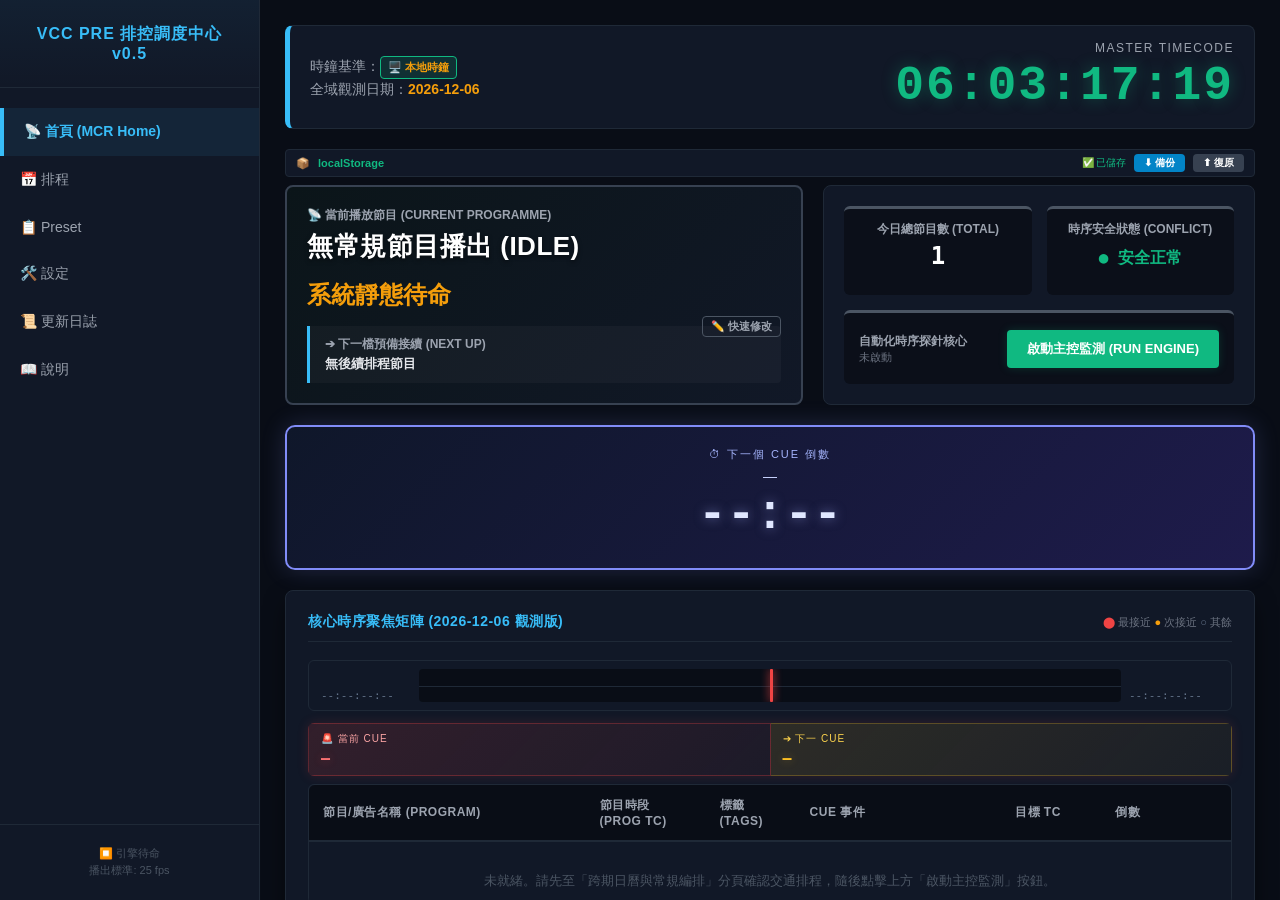
==== commit 53a10f5a: "WIP: NTP Core Service + Config Schema (T-1) Implement: - NTPManager object with async sync() method " ====
--- a/VPre_CountdownCtrl_PROD_v0.5.html
+++ b/VPre_CountdownCtrl_PROD_v0.5.html
@@ -161,6 +161,12 @@
             background-color: #090d16; border: 1px solid #374151; color: #fff; padding: 8px 10px; border-radius: 4px; font-size: 13px; outline: none;
         }
         .input-group input:focus, .input-group select:focus, .input-group textarea:focus { border-color: var(--primary-color); }
+        /* 窄螢幕響應式: 768px 以下調整表單成單欄 */
+        @media (max-width: 768px) {
+            .input-form { grid-template-columns: 1fr; }
+            .input-form .input-group input[type="text"] { font-size: 16px; padding: 10px 8px; }
+            .input-group.full-width { grid-column: span 1; }
+        }
 
         /* 頂部全局控制列 */
         .global-filter-bar {
@@ -394,7 +400,18 @@
                         <div class="mcr-tag-live" id="mcrLiveTag" style="display: none;">ON AIR</div>
                         <div class="mcr-label-sub">📡 當前播放節目 (Current Programme)</div>
                         <div class="mcr-prog-title" id="mcrOnAirTitle">無常規節目播出 (IDLE)</div>
-                        <div class="mcr-prog-countdown" id="mcrOnAirCountdown">系統靜態待命</div>
+                        <div class="mcr-prog-countdown" id="mcrOnAirCountdown">系統靜態待命</div>                        
+                        <button id="btnQuickEdit" style="float:right; background:transparent; border:1px solid #4b5563; color:#9ca3af; border-radius:4px; cursor:pointer; font-size:11px; padding:2px 8px; margin-top:5px;" onclick="toggleQuickEdit()">✏️ 快速修改</button>
+
+                        <div id="mcrQuickEdit" style="display:none; margin-top:10px; padding:10px; background:rgba(0,0,0,0.3); border-radius:6px;">
+                            <div style="display:flex; gap:8px; flex-wrap:wrap; align-items:center;">
+                                <label style="font-size:11px; color:#9ca3af;">開始: <input type="text" id="quickStartTime" style="width:130px; background:#090d16; border:1px solid #374151; color:#fff; padding:4px 6px; border-radius:3px; font-size:12px; font-family:monospace;"></label>
+                                <label style="font-size:11px; color:#9ca3af;">長度: <input type="text" id="quickDuration" style="width:130px; background:#090d16; border:1px solid #374151; color:#fff; padding:4px 6px; border-radius:3px; font-size:12px; font-family:monospace;"></label>
+                                <button class="btn-add" onclick="applyQuickEdit()" style="padding:4px 12px; font-size:11px;">套用</button>
+                                <button class="btn-cancel" onclick="cancelQuickEdit()" style="padding:4px 12px; font-size:11px;">取消</button>
+                            </div>
+                        </div>
+
 
                         <div class="mcr-next-bar">
                             <div class="mcr-label-sub" style="margin-bottom: 2px;">➔ 下一檔預備接續 (Next Up)</div>
@@ -420,6 +437,13 @@
                         </div>
                     </div>
 
+                </div>
+
+                <div id="homeCueCountdown" style="background:linear-gradient(135deg, #0f172a 0%, #1e1b4b 100%); border:2px solid #818cf8; border-radius:10px; padding:20px; margin-bottom:20px; text-align:center; box-shadow:0 0 24px rgba(129,140,248,0.2);">
+                    <div style="font-size:11px; color:#a5b4fc; text-transform:uppercase; letter-spacing:2px; margin-bottom:6px;">⏱ 下一個 Cue 倒數</div>
+                    <div id="cueCountdownLabel" style="font-size:14px; color:#c7d2fe; margin-bottom:4px;">—</div>
+                    <div id="cueCountdownTimer" style="font-family:'Courier New',monospace; font-size:48px; font-weight:bold; color:#e0e7ff; text-shadow:0 0 12px rgba(165,180,252,0.5);">--:--</div>
+                    <div id="cueCountdownMeta" style="font-size:12px; color:#a5b4fc; margin-top:6px;"></div>
                 </div>
 
                 <div class="panel-box">
@@ -503,14 +527,16 @@
                             </div>
                             <div class="input-group">
                                 <label>開播時碼 (TC)</label>
-                                <div style="display:flex; gap:6px;">
-                                    <input type="text" id="startTimeStr" placeholder="18:30:00:00" style="flex:1;">
+                                <div style="display:flex; gap:6px; flex-wrap:wrap;">
+                                    <input type="text" id="startTimeStr" placeholder="18:30:00:00" style="flex:1; min-width:160px;">
                                     <button class="btn-sync" onclick="setStartTimeOneMinLater()" style="padding:4px 8px; font-size:11px; white-space:nowrap;">⏱ 一分鐘後</button>
                                 </div>
                             </div>
                             <div class="input-group">
                                 <label>長度</label>
-                                <input type="text" id="durationStr" placeholder="00:30:00:00" value="00:30:00:00">
+                                <div style="display:flex; gap:6px; flex-wrap:wrap;">
+                                    <input type="text" id="durationStr" placeholder="00:30:00:00" style="flex:1; min-width:160px;">
+                                </div>
                             </div>
                             <div class="input-group">
                                 <label>週期</label>
@@ -983,7 +1009,7 @@
     // ============================================================================
 
     // ===== 資料儲存（同步 localStorage） =====
-
+    
     function getDataSet() {
         return {
             version: 2,
@@ -1098,6 +1124,62 @@
     let progColorMap = {};           // 節目 → 顏色索引
     let lastNearestIdx = -1;         // 矩陣自動對齊鎖（避免每幀搶奪滾動）
     const MATRIX_COLORS = ['#ef4444','#f59e0b','#10b981','#3b82f6','#8b5cf6','#ec4899','#06b6d4','#f97316'];
+    // NTP 時間服務管理器
+    const NTPManager = {
+        status: 'local',        // 'connected' | 'fallback' | 'local' | 'syncing' | 'error'
+        offset: 0,              // milliseconds (serverTime - localTime)
+        lastSyncTime: null,     // ISO string or null
+        errorMsg: '',
+        config: {
+            ntpServerUrl: 'https://worldtimeapi.org/api/timezone/Asia/Hong_Kong',
+            ntpAutoSyncInterval: 0,   // seconds, 0=disabled
+        },
+        timerId: null,          // auto-sync interval ID
+
+        // Core sync: fetch URL, parse time, compute offset
+        async sync(url) {
+            this.status = 'syncing';
+            updateNtpStatusUI();
+            url = url || this.config.ntpServerUrl;
+            const controller = new AbortController();
+            const timeoutId = setTimeout(() => controller.abort(), 5000);
+            try {
+                const res = await fetch(url, { signal: controller.signal });
+                const data = await res.json();
+                let serverEpoch = 0;
+                if (data.datetime) {
+                    serverEpoch = new Date(data.datetime).getTime();
+                } else if (data.utc_datetime) {
+                    serverEpoch = new Date(data.utc_datetime).getTime();
+                } else if (data.unixtime) {
+                    serverEpoch = parseInt(data.unixtime) * 1000;
+                }
+                if (!serverEpoch) throw new Error('無法解析伺服器時間');
+                this.offset = serverEpoch - Date.now();
+                this.lastSyncTime = new Date().toISOString();
+                timeOffset = this.offset;
+                this.status = 'connected';
+                this.errorMsg = '';
+                // Persist
+                localStorage.setItem('vcc_pre_ntp_offset', String(this.offset));
+                localStorage.setItem('vcc_pre_ntp_last_sync', this.lastSyncTime);
+                appConfig.ntpLastOffset = this.offset;
+                appConfig.ntpLastSyncTime = this.lastSyncTime;
+                saveConfig();
+            } catch(err) {
+                if (err.name === 'AbortError') {
+                    this.errorMsg = '連線超時 (5s)';
+                } else {
+                    this.errorMsg = err.message || '同步失敗';
+                }
+                // 保留上一次成功的 offset，不改動 timeOffset
+                this.status = this.offset !== 0 ? 'fallback' : 'local';
+            } finally {
+                clearTimeout(timeoutId);
+                updateNtpStatusUI();
+            }
+        }
+    };
 
     // GUI 行事曆目前的月/年檢視狀態
     let calCurrentYear = new Date().getFullYear(); let calCurrentMonth = new Date().getMonth(); // 從今日初始化
@@ -1113,6 +1195,10 @@
             timezone: Intl.DateTimeFormat().resolvedOptions().timeZone || 'Asia/Hong_Kong',
             lastSelectedDate: new Date().toISOString().split('T')[0],
             retentionSeconds: 5,
+            ntpServerUrl: localStorage.getItem('vcc_pre_ntp_server_url') || 'https://worldtimeapi.org/api/timezone/Asia/Hong_Kong',
+            ntpAutoSyncInterval: parseInt(localStorage.getItem('vcc_pre_ntp_interval') || '0'),
+            ntpLastOffset: parseInt(localStorage.getItem('vcc_pre_ntp_offset') || '0'),
+            ntpLastSyncTime: localStorage.getItem('vcc_pre_ntp_last_sync') || '',
             version: 3
         };
     }
@@ -1129,6 +1215,10 @@
         appConfig.timezone = document.getElementById('cfgTimezone').value;
         appConfig.retentionSeconds = parseInt(document.getElementById('cfgRetentionSec').value) || 5;
         appConfig.lastSelectedDate = document.getElementById('globalTargetDate').value;
+        appConfig.ntpServerUrl = NTPManager.config.ntpServerUrl;
+        appConfig.ntpAutoSyncInterval = NTPManager.config.ntpAutoSyncInterval;
+        appConfig.ntpLastOffset = NTPManager.offset;
+        appConfig.ntpLastSyncTime = NTPManager.lastSyncTime || '';
         localStorage.setItem('vcc_pre_config_v8', JSON.stringify(appConfig));
         markDirty();
     }
@@ -1153,6 +1243,62 @@
         timelineRange.maxFrames = 86400 * frameRate;
         const fpsLabel = document.getElementById('sidebarFpsLabel');
         if (fpsLabel) fpsLabel.innerText = frameRate + ' fps';
+
+        // 載入 NTP 設定
+        const storedUrl = appConfig.ntpServerUrl || localStorage.getItem('vcc_pre_ntp_server_url') || 'https://worldtimeapi.org/api/timezone/Asia/Hong_Kong';
+        const storedInterval = appConfig.ntpAutoSyncInterval || parseInt(localStorage.getItem('vcc_pre_ntp_interval') || '0');
+        const storedOffset = appConfig.ntpLastOffset || parseInt(localStorage.getItem('vcc_pre_ntp_offset') || '0');
+        const storedSyncTime = appConfig.ntpLastSyncTime || localStorage.getItem('vcc_pre_ntp_last_sync') || '';
+        NTPManager.config.ntpServerUrl = storedUrl;
+        NTPManager.config.ntpAutoSyncInterval = storedInterval;
+        NTPManager.offset = storedOffset;
+        NTPManager.lastSyncTime = storedSyncTime;
+        if (storedOffset) {
+            timeOffset = storedOffset;
+            NTPManager.status = 'fallback';
+        }
+    }
+
+    function updateNtpStatusUI() {
+        const badge = document.getElementById('syncBadge');
+        const ntpStatusEl = document.getElementById('ntpStatus');
+        if (!badge) return;
+
+        const status = NTPManager.status;
+        const offset = NTPManager.offset;
+        const lastSync = NTPManager.lastSyncTime;
+        const errorMsg = NTPManager.errorMsg;
+
+        if (status === 'syncing') {
+            badge.className = 'sync-badge sync-loading';
+            badge.innerText = '🔄 NTP 同步中…';
+            if (ntpStatusEl) ntpStatusEl.innerText = '';
+        } else if (status === 'connected') {
+            badge.className = 'sync-badge sync-success';
+            const offsetMs = Math.round(offset);
+            const sign = offsetMs >= 0 ? '+' : '';
+            badge.innerText = '🕒 NTP 已同步 (' + sign + offsetMs + 'ms)';
+            if (ntpStatusEl) {
+                const url = NTPManager.config.ntpServerUrl;
+                const timeStr = lastSync ? new Date(lastSync).toLocaleTimeString() : '';
+                ntpStatusEl.innerText = '來源: ' + url + ' | 最後同步: ' + timeStr;
+            }
+        } else if (status === 'fallback') {
+            badge.className = 'sync-badge sync-success';
+            const offsetMs = Math.round(offset);
+            badge.innerText = '🖥️ 本地時鐘 (保留偏移 ' + (offsetMs >= 0 ? '+' : '') + offsetMs + 'ms)';
+            if (ntpStatusEl) {
+                ntpStatusEl.innerText = '⚠️ NTP 同步失敗 — ' + errorMsg;
+            }
+        } else if (status === 'error') {
+            badge.className = 'sync-badge sync-success';
+            badge.innerText = '🖥️ 本地時鐘';
+            if (ntpStatusEl) ntpStatusEl.innerText = '⚠️ NTP 錯誤 — ' + errorMsg;
+        } else { // local
+            badge.className = 'sync-badge sync-success';
+            badge.innerText = '🖥️ 本地時鐘';
+            if (ntpStatusEl) ntpStatusEl.innerText = '';
+        }
     }
 
     // --- Timecode 核心轉換引擎（支援動態 FPS） ---
@@ -1646,6 +1792,8 @@
 
         setupTimecodeMask('startTimeStr');
         setupTimecodeMask('durationStr');
+        setupTimecodeMask('quickStartTime');
+        setupTimecodeMask('quickDuration');
 
         // 載入儲存的設定（FPS、beep、上次日期等）
         loadConfig();
@@ -1656,7 +1804,7 @@
         else { loadDefaultPresets(); }
         const localDB = localStorage.getItem('vcc_pre_master_db_v8');
         if (localDB) { try { masterScheduleDB = JSON.parse(localDB); } catch(e) { masterScheduleDB = []; } }
-
+        
         // 使用 localStorage 資料，無 IndexedDB
 
         // 填入時區下拉選項
@@ -1736,7 +1884,8 @@
         { id: "alert",       label: "急促 Alert (3x)", freq: 2000, dur: 0.1,  repeats: 3, gap: 0.06, type: "square" },
         { id: "chime",       label: "柔和 Chime",      freq: 1500, dur: 0.5,  repeats: 1, gap: 0,    type: "sine" },
         { id: "bell",        label: "低沈 Bell",       freq: 400,  dur: 0.5,  repeats: 1, gap: 0,    type: "sine" },
-        { id: "tone",        label: "標準 Tone",       freq: 1000, dur: 0.3,  repeats: 1, gap: 0,    type: "sine" }
+        { id: "tone",        label: "標準 Tone",       freq: 1000, dur: 0.3,  repeats: 1, gap: 0,    type: "sine" },
+        { id: "silent",      label: "靜音 (無提示)",    freq: 0,    dur: 0,    repeats: 0, gap: 0,    type: "sine" }
     ];
 
     // =============================================
@@ -1859,6 +2008,7 @@
         const sel = row.querySelector('.soundSelect');
         if (!sel) return;
         let soundId = sel.value;
+        if (soundId === "silent") { writeLog("🔇 靜音模式，無提示音", 'info'); return; }
         let preset = null;
         for (let i = 0; i < soundPresets.length; i++) {
             if (soundPresets[i].id === soundId) { preset = soundPresets[i]; break; }
@@ -1948,18 +2098,28 @@
 
         const data = [];
         rows.forEach(function(row) {
+            const sec = mmssToSec(row.querySelector('.offsetSec').value);
+            const type = row.querySelector('.offsetType').value;
             data.push({
-                offsetType: row.querySelector('.offsetType').value,
-                offsetSec: mmssToSec(row.querySelector('.offsetSec').value),
+                offsetType: type,
+                offsetSec: sec,
                 nodeName: row.querySelector('.nodeName').value.trim(),
-                soundId: row.querySelector('.soundSelect').value
+                soundId: row.querySelector('.soundSelect').value,
+                chronoKey: (
+                    type === "開始前" ? -sec :
+                    type === "開始後" ? 1000000 + sec :
+                    type === "結束前" ? 2000000 - sec :
+                    3000000
+                )
             });
         });
 
         data.sort(function(a, b) {
-            let va = a[field], vb = b[field];
-            if (field === 'offsetSec') { va = parseInt(va) || 0; vb = parseInt(vb) || 0; }
-            else { va = (va || '').toString().toLowerCase(); vb = (vb || '').toString().toLowerCase(); }
+            if (field === 'offsetSec') {
+                return presetSortState.asc ? (a.chronoKey - b.chronoKey) : (b.chronoKey - a.chronoKey);
+            }
+            let va = (a[field] || '').toString().toLowerCase();
+            let vb = (b[field] || '').toString().toLowerCase();
             return presetSortState.asc ? (va < vb ? -1 : va > vb ? 1 : 0) : (va < vb ? 1 : va > vb ? -1 : 0);
         });
 
@@ -2202,29 +2362,24 @@
     }
 
     function syncWithNetworkTime(callback) {
-        const badge = document.getElementById('syncBadge');
-        const ntpStatusEl = document.getElementById('ntpStatus');
-        timeOffset = 1; // 強制使用本地時鐘
-        if (badge) {
-            badge.className = "sync-badge sync-success"; badge.innerText = "🖥️ 本地系統時鐘";
-        }
-        if (callback) callback();
+        const storedOffset = parseInt(localStorage.getItem('vcc_pre_ntp_offset') || '0');
+        const storedSyncTime = localStorage.getItem('vcc_pre_ntp_last_sync') || '';
+        if (storedOffset) {
+            timeOffset = storedOffset;
+            NTPManager.offset = storedOffset;
+            NTPManager.lastSyncTime = storedSyncTime;
+            NTPManager.status = storedOffset !== 0 ? 'fallback' : 'local';
+        }
+        // 嘗試同步
+        NTPManager.sync(NTPManager.config.ntpServerUrl).finally(function() {
+            if (callback) callback();
+        });
     }
 
     function checkNtpStatus() {
-        const ntpStatusEl = document.getElementById('ntpStatus');
-        const settingsNtpEl = document.getElementById('settingsNtpStatus');
-        if (settingsNtpEl) settingsNtpEl.innerText = "🔄 檢查中...";
-        fetch('https://worldtimeapi.org/api/timezone/Asia/Hong_Kong')
-            .then(function(res) { return res.json(); })
-            .then(function() {
-                if (ntpStatusEl) ntpStatusEl.innerText = "🟢 NTP 已連線";
-                if (settingsNtpEl) settingsNtpEl.innerText = "🟢 已連線 (worldtimeapi.org)";
-            })
-            .catch(function() {
-                if (ntpStatusEl) ntpStatusEl.innerText = "⚠️ 無法連線 NTP";
-                if (settingsNtpEl) settingsNtpEl.innerText = "⚠️ 連線失敗 — 請檢查網路或防火牆設定";
-            });
+        updateNtpStatusUI();
+        // One-shot sync attempt (non-blocking, just for status)
+        NTPManager.sync();
     }
 
     // ===== 自適應矩陣高度（填滿視窗剩餘空間） =====
@@ -2267,6 +2422,52 @@
         const later = new Date(now.getTime() + 60 * 1000);
         document.getElementById('startTimeStr').value = dateToTimecode(later);
         writeLog("⏱ 已填入「一分鐘後」時碼: " + dateToTimecode(later), 'info');
+    }
+
+    // ===== 快速修改（首頁 MCR 快速編輯 Start Time & Duration） =====
+    let quickEditTargetId = null;
+    function toggleQuickEdit() {
+        const panel = document.getElementById('mcrQuickEdit');
+        if (!panel) return;
+        if (panel.style.display === 'none' || panel.style.display === '') {
+            const targetDateStr = document.getElementById('globalTargetDate').value;
+            const activeList = getExpandedRundownForDate(targetDateStr);
+            const currentTotalFrames = timecodeToTotalFrames(dateToTimecode(getCalibratedDate()));
+            let target = null;
+            activeList.forEach(function(p) {
+                const sf = timecodeToTotalFrames(p.startTime);
+                const ef = sf + timecodeToTotalFrames(p.duration);
+                if (currentTotalFrames >= sf && currentTotalFrames <= ef) target = p;
+            });
+            if (!target) { alert('目前無播出中節目'); return; }
+            quickEditTargetId = target.id;
+            document.getElementById('quickStartTime').value = target.startTime;
+            document.getElementById('quickDuration').value = target.duration;
+            panel.style.display = 'block';
+        } else {
+            panel.style.display = 'none';
+        }
+    }
+    function applyQuickEdit() {
+        if (!quickEditTargetId) return;
+        const newStart = document.getElementById('quickStartTime').value;
+        const newDur = document.getElementById('quickDuration').value;
+        const target = masterScheduleDB.find(function(p) { return p.id === quickEditTargetId; });
+        if (target) {
+            target.startTime = newStart;
+            target.duration = newDur;
+            saveToLocalStorage();
+            calculateMCRTrafficSummary();
+            renderRundownUI();
+            if (isTrackingActive) calculateGlobalTimelineMatrix(true);
+            writeLog('已快速修改節目 [' + target.name + '] 的開始時間與長度', 'warn');
+        }
+        cancelQuickEdit();
+    }
+    function cancelQuickEdit() {
+        quickEditTargetId = null;
+        const panel = document.getElementById('mcrQuickEdit');
+        if (panel) panel.style.display = 'none';
     }
 
     // ===== Tag & Color Label 管理 =====
@@ -2873,6 +3074,26 @@
                     block.style.backgroundColor = MATRIX_COLORS[cIdx];
                     block.title = pn + ' [' + totalFramesToTimecode(pd.startFrames).substring(0,5) + ' – ' + totalFramesToTimecode(pd.endFrames).substring(0,5) + ']';
                     bar.appendChild(block);
+                    block.addEventListener('mouseenter', function(e) {
+                        const tt = document.getElementById('timelineTooltip');
+                        if (tt) {
+                            tt.innerHTML = '<b>' + pn + '</b><br>開始: ' + totalFramesToTimecode(pd.startFrames) +
+                                           '<br>結束: ' + totalFramesToTimecode(pd.endFrames) +
+                                           '<br>長度: ' + totalFramesToTimecode(pd.endFrames - pd.startFrames);
+                            tt.style.display = 'block';
+                        }
+                    });
+                    block.addEventListener('mousemove', function(e) {
+                        const tt = document.getElementById('timelineTooltip');
+                        if (tt && tt.style.display === 'block') {
+                            tt.style.left = (e.clientX + 16) + 'px';
+                            tt.style.top = (e.clientY - 40) + 'px';
+                        }
+                    });
+                    block.addEventListener('mouseleave', function() {
+                        const tt = document.getElementById('timelineTooltip');
+                        if (tt) tt.style.display = 'none';
+                    });
                 }
 
                 // Cue tick 刻度（疊加在色塊上）
@@ -3018,6 +3239,27 @@
                 } else {
                     nextCueEl.innerHTML = '<span style="color:#64748b;">— 無後續 Cue</span>';
                 }
+
+                // Update home page Cue countdown
+                const cueCDLabel = document.getElementById('cueCountdownLabel');
+                const cueCDTimer = document.getElementById('cueCountdownTimer');
+                const cueCDMeta = document.getElementById('cueCountdownMeta');
+                if (cueCDLabel && cueCDTimer && cueCDMeta) {
+                    if (upcomingCueIdx >= 0) {
+                        const uc = globalTriggers[upcomingCueIdx];
+                        const diffFrames = uc.targetFrames - currentTotalFrames;
+                        const diffSec = Math.max(0, Math.ceil(diffFrames / frameRate));
+                        const mm = Math.floor(diffSec / 60);
+                        const ss = diffSec % 60;
+                        cueCDLabel.innerText = uc.progName + ' — ' + uc.cueName;
+                        cueCDTimer.innerText = String(mm).padStart(2,'0') + ':' + String(ss).padStart(2,'0');
+                        cueCDMeta.innerText = '目標: ' + uc.timecodeStr + ' | 剩餘 ' + diffSec + ' 秒';
+                    } else {
+                        cueCDLabel.innerText = '—';
+                        cueCDTimer.innerText = '--:--';
+                        cueCDMeta.innerText = '尚無後續 Cue';
+                    }
+                }
             }
 
             const windowStart = Math.max(0, nearestIdx - 3);
@@ -3109,7 +3351,7 @@
         popup.innerHTML = '🚨 <span style="font-size:20px;">CUE 觸發！</span><br><span style="font-size:14px;opacity:0.9;">' + progName + ' — ' + cueName + '</span><br><span style="font-size:11px;opacity:0.6;display:block;margin-top:6px;">點擊關閉</span>';
         popup.style.display = 'block';
         popup.onclick = function() { popup.style.display = 'none'; };
-
+        
         if (cuePopupTimer) clearTimeout(cuePopupTimer);
         cuePopupTimer = setTimeout(function() {
             if (popup) popup.style.display = 'none';
@@ -3117,6 +3359,7 @@
     }
 
     function playBroadcastBeep(customFreq, presetObj) {
+        if (customFreq === 0 || (presetObj && presetObj.id === "silent")) return;
         try {
             const actx = window.audioCtx || new (window.AudioContext || window.webkitAudioContext)();
             if (actx.state === 'suspended') actx.resume();
@@ -3242,5 +3485,6 @@
 
     function factoryResetStorage() { if (confirm("確定工廠重置？")) { localStorage.clear(); location.reload(); } }
 </script>
+<div id="timelineTooltip" style="display:none; position:fixed; z-index:9999; background:#1e293b; color:#f1f5f9; padding:8px 12px; border-radius:6px; font-size:12px; font-family:monospace; border:1px solid #475569; box-shadow:0 4px 16px rgba(0,0,0,0.5); pointer-events:none; white-space:nowrap;"></div>
 </body>
-</html>+</html>
